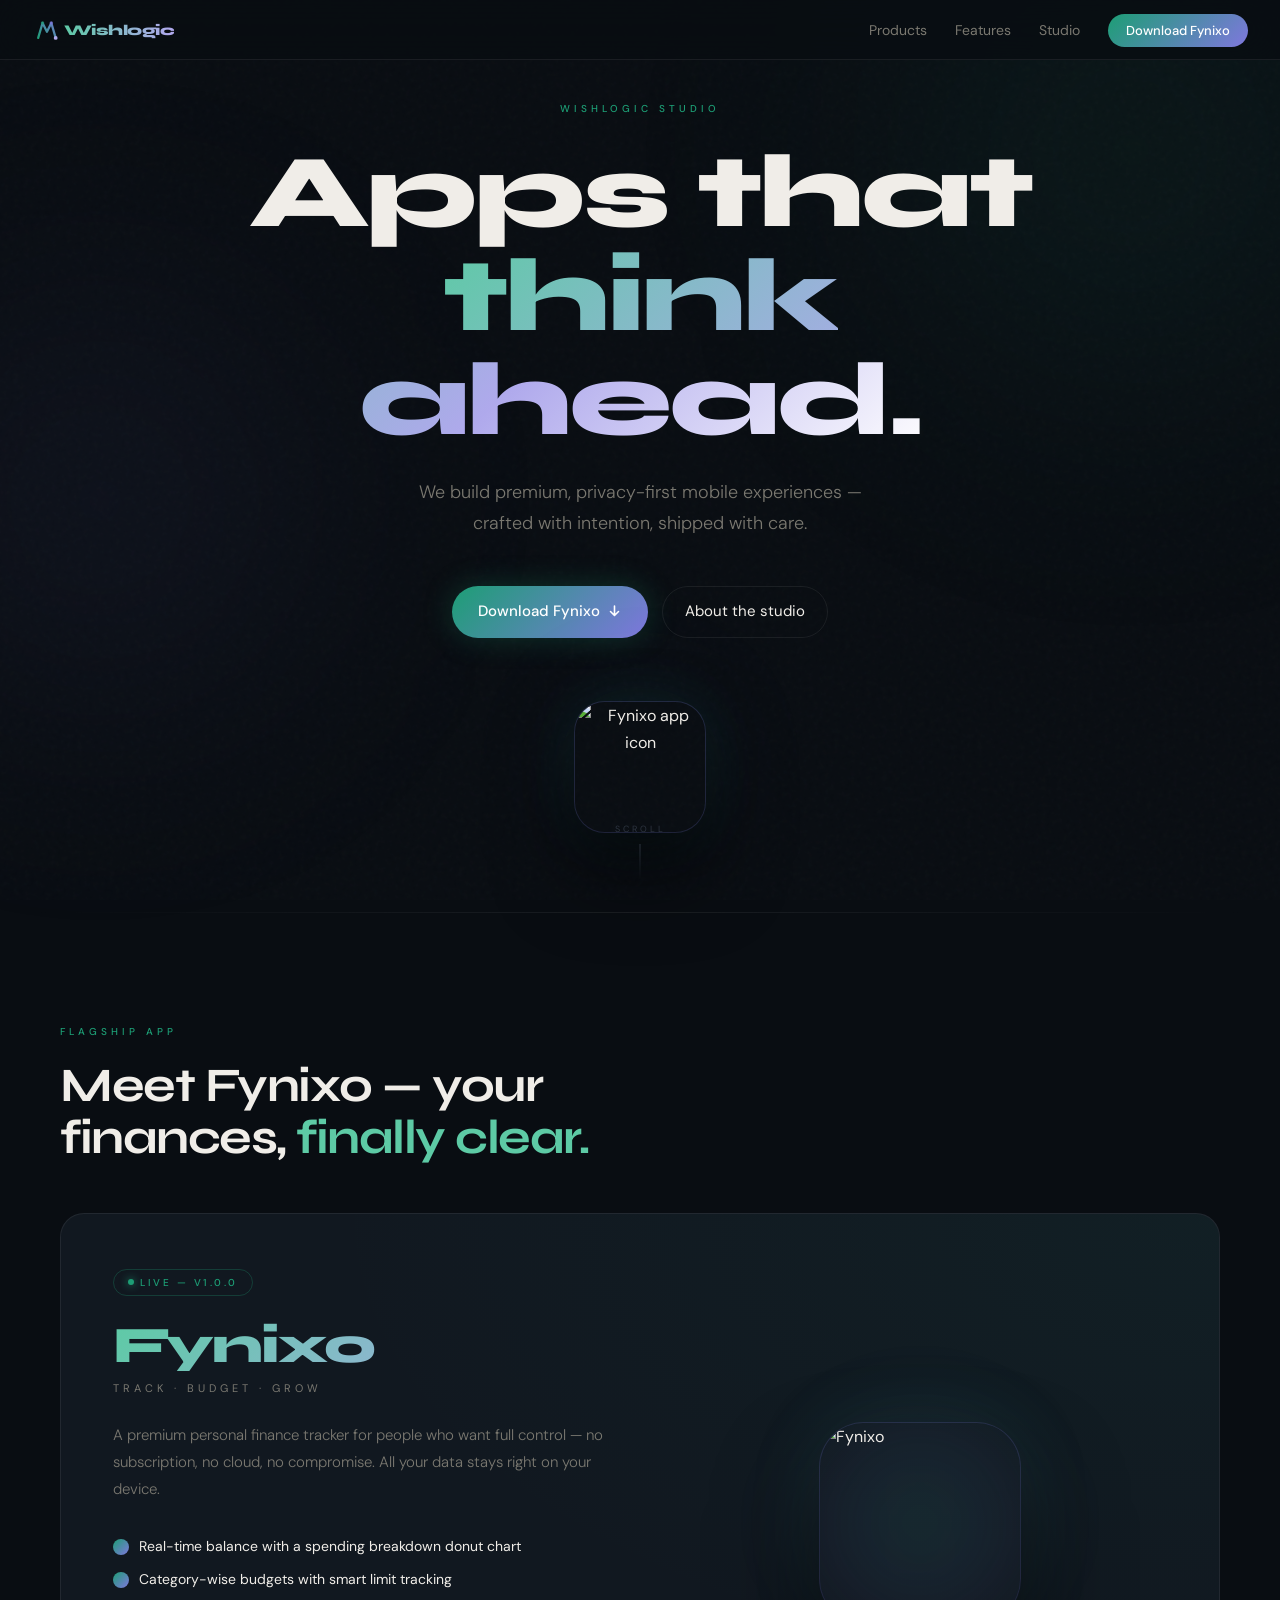
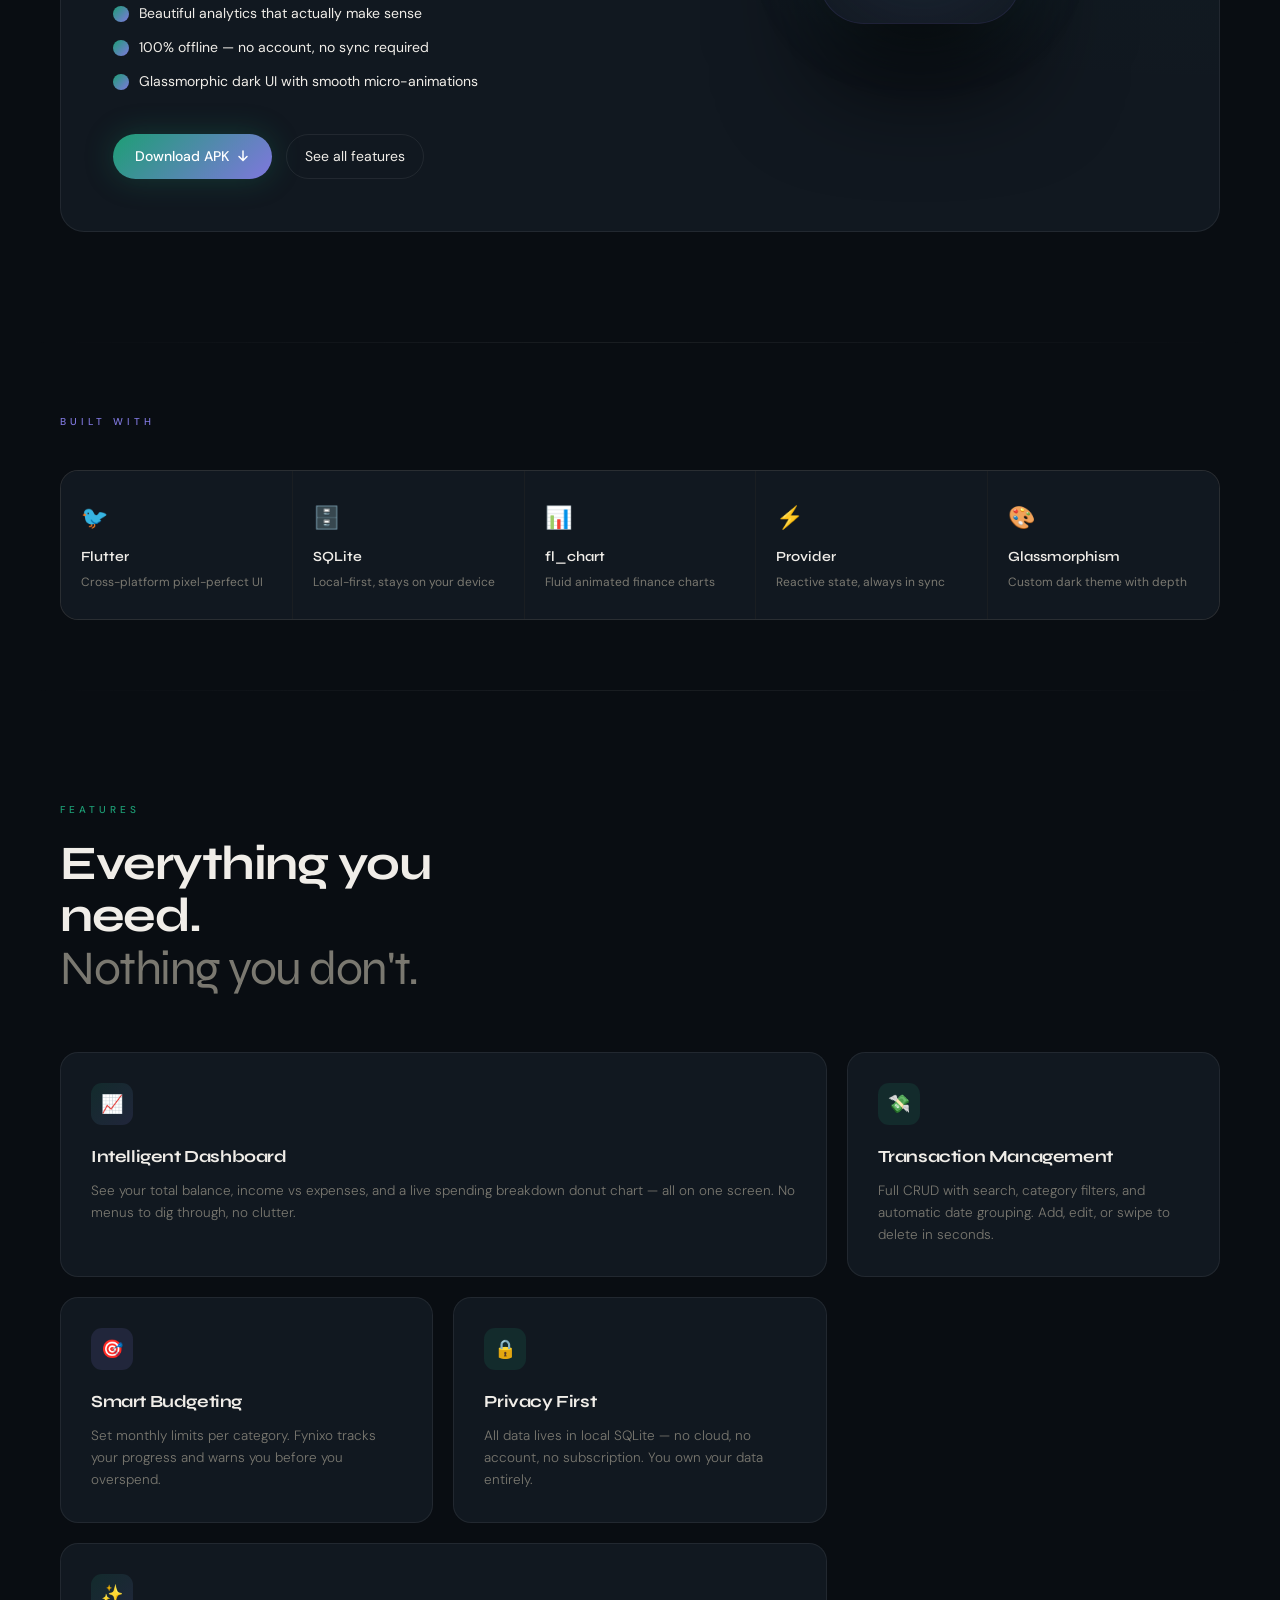
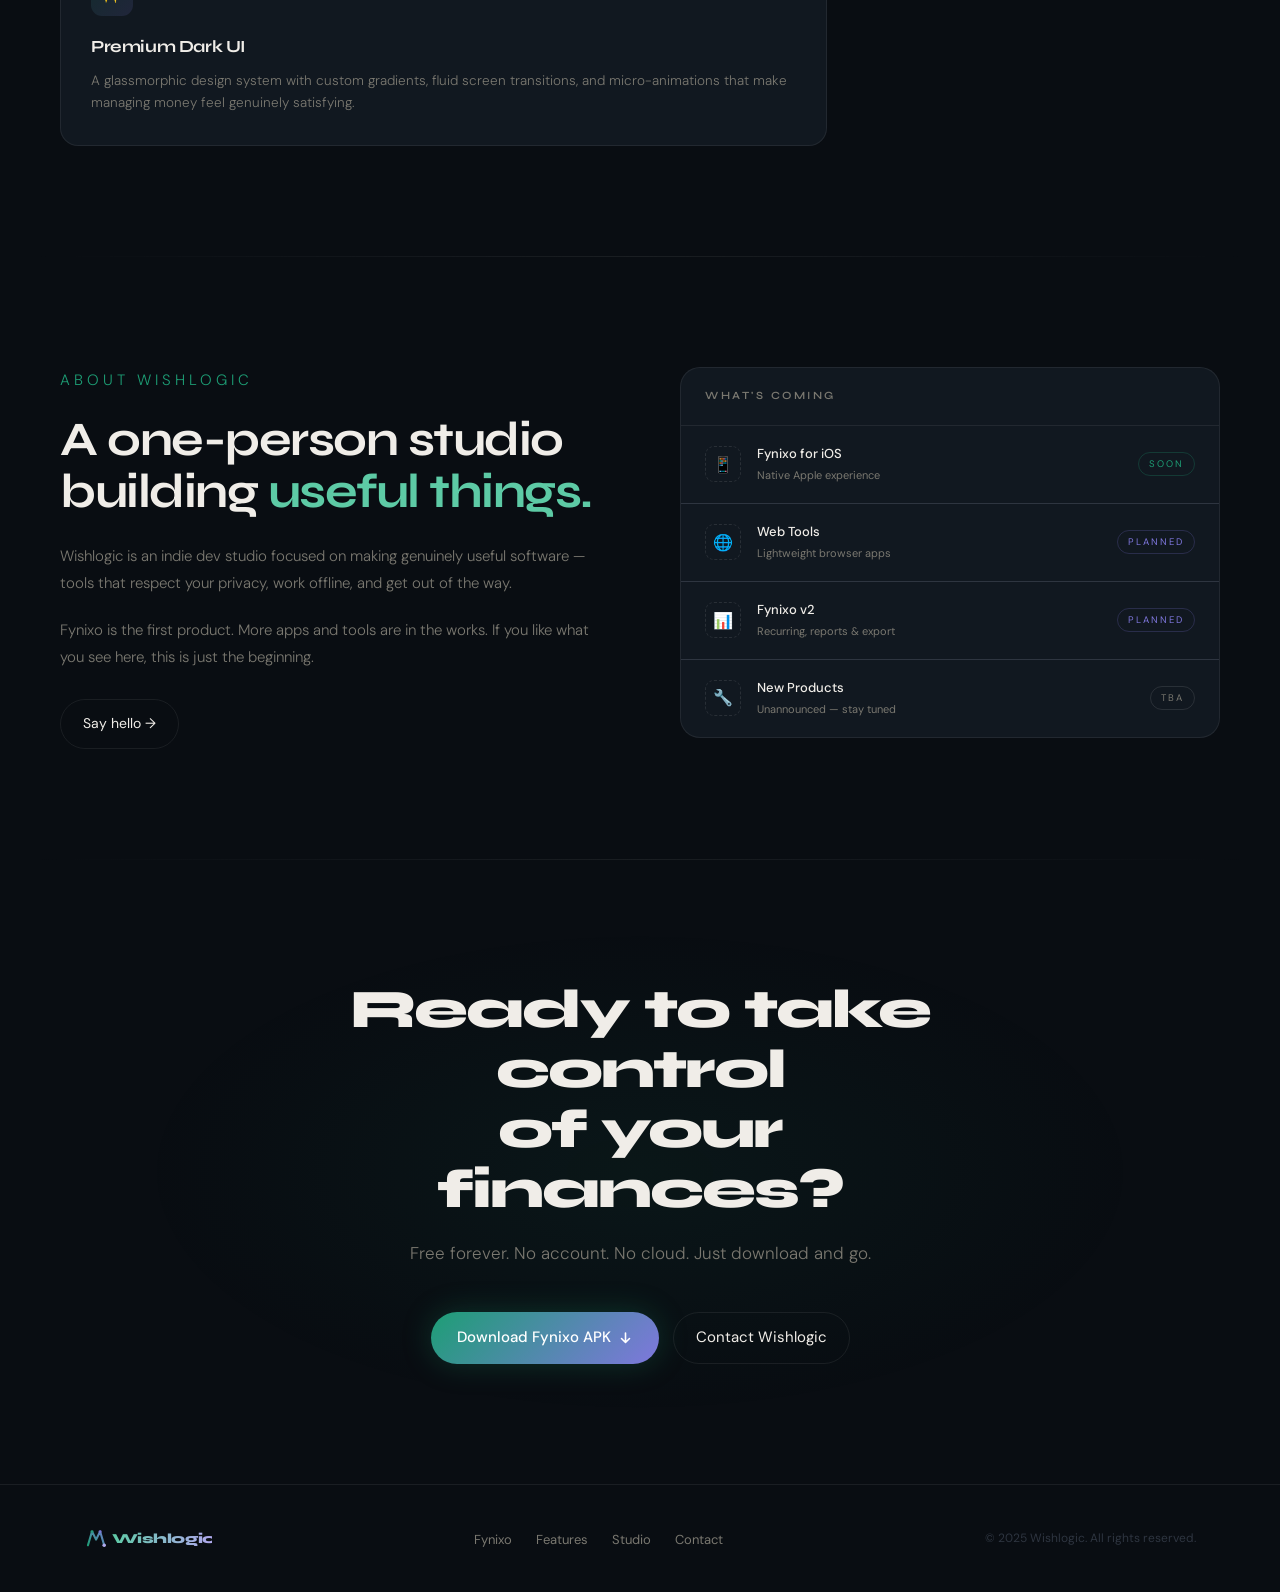
==== index.html @ 6b00cabf "Update print statement from 'Hello' to 'Goodbye'" ====
<!DOCTYPE html>
<html lang="en">
<head>
<meta charset="UTF-8"/>
<meta name="viewport" content="width=device-width, initial-scale=1.0"/>
<title>Wishlogic — Apps That Think Ahead</title>
<link rel="preconnect" href="https://fonts.googleapis.com"/>
<link rel="preconnect" href="https://fonts.gstatic.com" crossorigin/>
<link href="https://fonts.googleapis.com/css2?family=Syne:wght@400;500;600;700;800&family=DM+Sans:ital,opsz,wght@0,9..40,300;0,9..40,400;0,9..40,500;1,9..40,300&display=swap" rel="stylesheet"/>
<style>
:root{
  --teal:#1D9E75;--teal-d:#0F6E56;--teal-l:#5DCAA5;
  --purple:#7F77DD;--purple-l:#AFA9EC;--purple-d:#534AB7;
  --bg:#090d12;--bg2:#0e1419;--bg3:#111820;
  --glass:rgba(255,255,255,0.03);--gb:rgba(255,255,255,0.07);
  --text:#f0ede8;--muted:#7a7870;--faint:#2e3540;
}
*,*::before,*::after{box-sizing:border-box;margin:0;padding:0}
html{scroll-behavior:smooth}
body{background:var(--bg);color:var(--text);font-family:'DM Sans',sans-serif;font-size:16px;line-height:1.7;overflow-x:hidden}
body::after{content:'';position:fixed;inset:0;background-image:url("data:image/svg+xml,%3Csvg viewBox='0 0 200 200' xmlns='http://www.w3.org/2000/svg'%3E%3Cfilter id='n'%3E%3CfeTurbulence type='fractalNoise' baseFrequency='0.85' numOctaves='4' stitchTiles='stitch'/%3E%3C/filter%3E%3Crect width='100%25' height='100%25' filter='url(%23n)' opacity='0.035'/%3E%3C/svg%3E");pointer-events:none;z-index:0;opacity:.6}
.orb{position:fixed;border-radius:50%;filter:blur(130px);pointer-events:none;z-index:0}
.orb-t{width:700px;height:700px;background:radial-gradient(circle,rgba(29,158,117,.11) 0%,transparent 70%);top:-200px;right:-200px}
.orb-p{width:600px;height:600px;background:radial-gradient(circle,rgba(127,119,221,.09) 0%,transparent 70%);bottom:100px;left:-200px}

/* NAV */
nav{position:fixed;top:0;left:0;right:0;z-index:100;height:60px;display:flex;align-items:center;justify-content:space-between;padding:0 2rem;background:rgba(9,13,18,.85);backdrop-filter:blur(20px);-webkit-backdrop-filter:blur(20px);border-bottom:1px solid var(--gb)}
.nav-logo{text-decoration:none;display:flex;align-items:center}
.nav-links{display:flex;align-items:center;gap:1.75rem;list-style:none}
.nav-links a{color:var(--muted);text-decoration:none;font-size:14px;font-weight:400;transition:color .2s}
.nav-links a:hover{color:var(--text)}
.nav-dl{background:linear-gradient(135deg,var(--teal),var(--purple));color:#fff!important;padding:8px 18px;border-radius:999px;font-size:13px!important;font-weight:500!important;transition:opacity .2s!important;white-space:nowrap}
.nav-dl:hover{opacity:.82}
.nav-ham{display:none;flex-direction:column;gap:5px;cursor:pointer;background:none;border:none;padding:4px}
.nav-ham span{display:block;width:22px;height:1.5px;background:var(--muted);transition:all .3s;border-radius:2px}
.mob-menu{display:none;position:fixed;top:60px;left:0;right:0;background:rgba(9,13,18,.97);backdrop-filter:blur(20px);-webkit-backdrop-filter:blur(20px);padding:1.5rem 1.5rem;border-bottom:1px solid var(--gb);z-index:99;flex-direction:column}
.mob-menu.open{display:flex}
.mob-menu a{color:var(--muted);text-decoration:none;font-size:15px;padding:.75rem 0;border-bottom:1px solid var(--faint);transition:color .2s}
.mob-menu a:last-child{border-bottom:none;color:var(--teal-l);font-weight:500;margin-top:.25rem}
.mob-menu a:hover{color:var(--text)}

/* BUTTONS */
.btn-p{display:inline-flex;align-items:center;gap:7px;background:linear-gradient(135deg,var(--teal),var(--purple));color:#fff;font-family:'DM Sans',sans-serif;font-size:15px;font-weight:500;padding:13px 26px;border-radius:999px;text-decoration:none;transition:transform .2s,box-shadow .2s;box-shadow:0 0 30px rgba(29,158,117,.25)}
.btn-p:hover{transform:translateY(-2px);box-shadow:0 10px 38px rgba(29,158,117,.36)}
.btn-g{display:inline-flex;align-items:center;gap:7px;background:transparent;color:var(--text);font-family:'DM Sans',sans-serif;font-size:15px;font-weight:400;padding:12px 22px;border-radius:999px;text-decoration:none;border:1px solid var(--gb);transition:border-color .2s,background .2s}
.btn-g:hover{border-color:rgba(255,255,255,.17);background:var(--glass)}

/* HERO */
.hero{min-height:100vh;display:flex;flex-direction:column;align-items:center;justify-content:center;text-align:center;padding:100px 1.5rem 80px;position:relative;z-index:1}
.hero-eye{font-size:10px;font-weight:500;letter-spacing:4px;text-transform:uppercase;color:var(--teal);margin-bottom:1.5rem;opacity:0;animation:fadeUp .8s .2s forwards}
.hero-title{font-family:'Syne',sans-serif;font-size:clamp(2.8rem,9vw,6.5rem);font-weight:800;line-height:1.0;letter-spacing:-3px;max-width:860px;margin-bottom:1.5rem;opacity:0;animation:fadeUp .8s .35s forwards}
.grad{background:linear-gradient(135deg,var(--teal-l) 0%,var(--purple-l) 55%,#fff 100%);-webkit-background-clip:text;-webkit-text-fill-color:transparent;background-clip:text}
.hero-sub{font-size:clamp(15px,2.5vw,18px);color:var(--muted);max-width:480px;line-height:1.7;margin-bottom:3rem;font-weight:300;opacity:0;animation:fadeUp .8s .5s forwards}
.hero-btns{display:flex;gap:.875rem;align-items:center;flex-wrap:wrap;justify-content:center;opacity:0;animation:fadeUp .8s .65s forwards}
.hero-app{margin:4rem auto 0;opacity:0;animation:fadeUp .8s .8s forwards}
.hero-app img{width:130px;height:130px;border-radius:30px;box-shadow:0 0 0 1px rgba(127,119,221,.2),0 40px 80px rgba(0,0,0,.65),0 0 60px rgba(29,158,117,.14),0 0 130px rgba(127,119,221,.09);animation:float 6s ease-in-out infinite;display:block}
.scroll-cue{position:absolute;bottom:2rem;left:50%;transform:translateX(-50%);display:flex;flex-direction:column;align-items:center;gap:6px;opacity:0;animation:fadeIn 1s 1.8s forwards}
.scroll-cue span{font-size:9px;letter-spacing:3px;text-transform:uppercase;color:var(--faint)}
.scroll-cue::after{content:'';width:1px;height:36px;background:linear-gradient(to bottom,var(--faint),transparent);animation:sline 2.5s ease-in-out infinite}

/* LAYOUT */
section{position:relative;z-index:1}
.container{max-width:1160px;margin:0 auto;padding:0 1.5rem}
.sec-label{font-size:10px;font-weight:500;letter-spacing:4px;text-transform:uppercase;margin-bottom:1.25rem}
.sec-title{font-family:'Syne',sans-serif;font-size:clamp(1.9rem,4vw,3rem);font-weight:700;letter-spacing:-1.5px;line-height:1.1;margin-bottom:1.5rem}
.divider{height:1px;background:linear-gradient(90deg,transparent,var(--gb),transparent);margin:0 1.5rem;position:relative;z-index:1}

/* PRODUCT */
.product-sec{padding:110px 0}
.product-card{background:var(--bg3);border:1px solid var(--gb);border-radius:24px;padding:52px;display:grid;grid-template-columns:1fr 1fr;gap:4rem;align-items:center;position:relative;overflow:hidden;transition:border-color .3s}
.product-card:hover{border-color:rgba(29,158,117,.17)}
.product-card::before{content:'';position:absolute;inset:0;background:radial-gradient(ellipse at top right,rgba(29,158,117,.055) 0%,transparent 55%);pointer-events:none}
.prod-badge{display:inline-flex;align-items:center;gap:6px;font-size:10px;font-weight:500;letter-spacing:2.5px;text-transform:uppercase;color:var(--teal);border:1px solid rgba(29,158,117,.28);border-radius:999px;padding:4px 14px;margin-bottom:1.5rem}
.prod-badge::before{content:'';width:6px;height:6px;border-radius:50%;background:var(--teal);box-shadow:0 0 8px var(--teal);animation:pulse 2s ease-in-out infinite}
.prod-name{font-family:'Syne',sans-serif;font-size:3.2rem;font-weight:800;letter-spacing:-2px;background:linear-gradient(135deg,var(--teal-l),var(--purple-l));-webkit-background-clip:text;-webkit-text-fill-color:transparent;background-clip:text;margin-bottom:.5rem;line-height:1}
.prod-tagline{font-size:11px;letter-spacing:4px;text-transform:uppercase;color:var(--muted);margin-bottom:1.5rem}
.prod-desc{color:var(--muted);font-size:15px;line-height:1.8;font-weight:300;margin-bottom:2rem}
.feat-list{list-style:none;display:flex;flex-direction:column;gap:10px;margin-bottom:2.5rem}
.feat-list li{display:flex;align-items:flex-start;gap:10px;font-size:14px;color:var(--muted)}
.feat-list li .dot{width:16px;height:16px;border-radius:50%;background:linear-gradient(135deg,var(--teal),var(--purple));flex-shrink:0;margin-top:4px}
.feat-list li span{color:var(--text)}
.prod-btns{display:flex;gap:.875rem;flex-wrap:wrap}
.prod-vis{display:flex;justify-content:center;align-items:center;position:relative}
.prod-vis .glow{position:absolute;width:280px;height:280px;border-radius:50%;background:radial-gradient(circle,rgba(29,158,117,.15) 0%,rgba(127,119,221,.08) 40%,transparent 70%);filter:blur(35px);z-index:0}
.prod-vis img{width:200px;height:200px;border-radius:44px;box-shadow:0 0 0 1px rgba(127,119,221,.18),0 60px 100px rgba(0,0,0,.7),0 0 80px rgba(29,158,117,.11);animation:float 7s ease-in-out infinite;position:relative;z-index:1;display:block}

/* TECH */
.tech-sec{padding:70px 0}
.tech-grid{display:grid;grid-template-columns:repeat(5,1fr);gap:1px;background:var(--gb);border:1px solid var(--gb);border-radius:18px;overflow:hidden;margin-top:2.5rem}
.tech-item{background:var(--bg3);padding:1.75rem 1.25rem;transition:background .2s}
.tech-item:hover{background:rgba(255,255,255,.025)}
.tech-ico{font-size:22px;margin-bottom:8px}
.tech-name{font-family:'Syne',sans-serif;font-size:14px;font-weight:600;color:var(--text);margin-bottom:4px}
.tech-desc{font-size:12px;color:var(--muted);line-height:1.5}

/* FEATURES */
.features-sec{padding:110px 0}
.feat-hdr{max-width:520px;margin-bottom:3.5rem}
.feat-grid{display:grid;grid-template-columns:repeat(3,1fr);gap:1.25rem}
.feat-card{background:var(--bg3);border:1px solid var(--gb);border-radius:18px;padding:1.875rem;transition:transform .3s,border-color .3s,box-shadow .3s}
.feat-card:hover{transform:translateY(-4px);border-color:rgba(127,119,221,.17);box-shadow:0 20px 40px rgba(0,0,0,.28)}
.feat-card.wide{grid-column:span 2}
.fc-icon{width:42px;height:42px;border-radius:11px;display:flex;align-items:center;justify-content:center;margin-bottom:1.1rem;font-size:18px}
.fc-icon.t{background:rgba(29,158,117,.14)}
.fc-icon.p{background:rgba(127,119,221,.14)}
.fc-icon.m{background:linear-gradient(135deg,rgba(29,158,117,.14),rgba(127,119,221,.14))}
.fc-title{font-family:'Syne',sans-serif;font-size:17px;font-weight:700;letter-spacing:-.4px;margin-bottom:.5rem}
.fc-desc{font-size:13.5px;color:var(--muted);line-height:1.65;font-weight:300}

/* STUDIO */
.studio-sec{padding:110px 0}
.studio-inner{display:grid;grid-template-columns:1fr 1fr;gap:5rem;align-items:start}
.studio-text p{color:var(--muted);font-weight:300;line-height:1.8;margin-bottom:1.25rem;font-size:15px}
.roadmap{background:var(--bg3);border:1px solid var(--gb);border-radius:20px;overflow:hidden}
.roadmap-hdr{padding:1.2rem 1.5rem;border-bottom:1px solid var(--gb);font-family:'Syne',sans-serif;font-size:11px;font-weight:600;letter-spacing:2.5px;text-transform:uppercase;color:var(--muted)}
.road-item{display:flex;align-items:center;gap:1rem;padding:1.1rem 1.5rem;border-bottom:1px solid var(--faint)}
.road-item:last-child{border-bottom:none}
.road-ico{width:36px;height:36px;border-radius:9px;border:1px dashed rgba(255,255,255,.1);display:flex;align-items:center;justify-content:center;font-size:16px;flex-shrink:0}
.road-label{font-size:13px;font-weight:500;color:var(--text)}
.road-sub{font-size:11px;color:var(--muted);margin-top:1px}
.road-tag{margin-left:auto;font-size:9.5px;letter-spacing:2px;text-transform:uppercase;border-radius:999px;padding:3px 10px;white-space:nowrap;flex-shrink:0}
.road-tag.soon{color:var(--teal);border:1px solid rgba(29,158,117,.25)}
.road-tag.plan{color:var(--purple);border:1px solid rgba(127,119,221,.22)}
.road-tag.tba{color:var(--muted);border:1px solid rgba(255,255,255,.1)}

/* CTA */
.cta-sec{padding:120px 1.5rem;text-align:center;position:relative;overflow:hidden}
.cta-sec::before{content:'';position:absolute;inset:0;background:radial-gradient(ellipse at center,rgba(29,158,117,.065) 0%,transparent 55%);pointer-events:none}
.cta-inner{position:relative;z-index:1;max-width:640px;margin:0 auto}
.cta-title{font-family:'Syne',sans-serif;font-size:clamp(2rem,5vw,3.4rem);font-weight:800;letter-spacing:-2px;line-height:1.1;margin-bottom:1.25rem}
.cta-sub{font-size:17px;color:var(--muted);font-weight:300;margin-bottom:2.75rem}
.cta-btns{display:flex;gap:.875rem;justify-content:center;flex-wrap:wrap}

/* FOOTER */
footer{border-top:1px solid var(--gb)}
.footer-inner{max-width:1160px;margin:0 auto;padding:2.5rem 1.5rem;display:flex;align-items:center;justify-content:space-between;flex-wrap:wrap;gap:1rem}
.footer-links{display:flex;gap:1.5rem;list-style:none;flex-wrap:wrap}
.footer-links a{font-size:13px;color:var(--muted);text-decoration:none;transition:color .2s}
.footer-links a:hover{color:var(--text)}
.footer-copy{font-size:12px;color:var(--faint)}

/* REVEAL */
.reveal{opacity:0;transform:translateY(28px);transition:opacity .7s ease,transform .7s ease}
.reveal.visible{opacity:1;transform:none}

/* KEYFRAMES */
@keyframes fadeUp{from{opacity:0;transform:translateY(22px)}to{opacity:1;transform:translateY(0)}}
@keyframes fadeIn{from{opacity:0}to{opacity:1}}
@keyframes float{0%,100%{transform:translateY(0)}50%{transform:translateY(-11px)}}
@keyframes pulse{0%,100%{opacity:1}50%{opacity:.35}}
@keyframes sline{0%{opacity:0;transform:scaleY(0);transform-origin:top}50%{opacity:1;transform:scaleY(1);transform-origin:top}100%{opacity:0;transform:scaleY(1);transform-origin:bottom}}

/* RESPONSIVE */
@media(max-width:960px){
  .product-card{grid-template-columns:1fr;gap:2.5rem;padding:2.5rem}
  .prod-vis{order:-1}
  .feat-grid{grid-template-columns:1fr 1fr}
  .feat-card.wide{grid-column:span 2}
  .studio-inner{grid-template-columns:1fr;gap:2.5rem}
  .tech-grid{grid-template-columns:repeat(3,1fr)}
}
@media(max-width:680px){
  nav{padding:0 1rem}
  .nav-links{display:none}
  .nav-ham{display:flex}
  .hero-title{letter-spacing:-1.5px}
  .feat-grid{grid-template-columns:1fr}
  .feat-card.wide{grid-column:span 1}
  .tech-grid{grid-template-columns:repeat(2,1fr)}
  .product-card{padding:1.75rem}
  .prod-name{font-size:2.4rem}
  .hero-app img{width:108px;height:108px}
  .footer-inner{flex-direction:column;align-items:flex-start}
  .product-sec,.features-sec,.studio-sec,.tech-sec{padding-top:80px;padding-bottom:80px}
}
@media(max-width:420px){
  .hero-btns{flex-direction:column;align-items:stretch;width:100%;max-width:300px}
  .btn-p,.btn-g{justify-content:center}
  .prod-btns{flex-direction:column}
  .cta-btns{flex-direction:column;align-items:center}
}
</style>
</head>
<body>
<div class="orb orb-t"></div>
<div class="orb orb-p"></div>

<!-- NAV -->
<nav>
  <a href="#" class="nav-logo" aria-label="Wishlogic home">
    <svg width="152" height="30" viewBox="0 0 152 32" fill="none" xmlns="http://www.w3.org/2000/svg" style="height:28px;width:auto">
      <defs>
        <linearGradient id="wm" x1="0" y1="24" x2="24" y2="2" gradientUnits="userSpaceOnUse">
          <stop stop-color="#1D9E75"/>
          <stop offset="1" stop-color="#7F77DD"/>
        </linearGradient>
        <linearGradient id="wt" x1="30" y1="0" x2="152" y2="0" gradientUnits="userSpaceOnUse">
          <stop stop-color="#5DCAA5"/>
          <stop offset="1" stop-color="#AFA9EC"/>
        </linearGradient>
      </defs>
      <!-- W mark: two connected V shapes with rising dots -->
      <path d="M2 25 L7 8 L12 18 L17 8 L22 25" fill="none" stroke="url(#wm)" stroke-width="2.6" stroke-linecap="round" stroke-linejoin="round"/>
      <!-- Rising accent dots -->
      <circle cx="7" cy="8" r="2" fill="#1D9E75" opacity=".7"/>
      <circle cx="17" cy="8" r="2" fill="#7F77DD" opacity=".7"/>
      <circle cx="22" cy="25" r="2.2" fill="#AFA9EC"/>
      <!-- Wordmark -->
      <text x="31" y="22" font-family="'Syne',system-ui,sans-serif" font-size="17" font-weight="800" letter-spacing="-0.5" fill="url(#wt)">Wishlogic</text>
    </svg>
  </a>
  <ul class="nav-links">
    <li><a href="#product">Products</a></li>
    <li><a href="#features">Features</a></li>
    <li><a href="#studio">Studio</a></li>
    <li><a href="https://github.com/vishnurajkr/wishlogic/releases/download/v1.0.0/app-release.apk" class="nav-dl">Download Fynixo</a></li>
  </ul>
  <button class="nav-ham" id="ham" aria-label="Open menu" aria-expanded="false">
    <span></span><span></span><span></span>
  </button>
</nav>
<div class="mob-menu" id="mobMenu" role="navigation">
  <a href="#product" onclick="closeMob()">Products</a>
  <a href="#features" onclick="closeMob()">Features</a>
  <a href="#studio" onclick="closeMob()">Studio</a>
  <a href="https://github.com/vishnurajkr/wishlogic/releases/download/v1.0.0/app-release.apk">&#8595; Download Fynixo (.apk)</a>
</div>

<!-- HERO -->
<section class="hero" id="home">
  <p class="hero-eye">Wishlogic Studio</p>
  <h1 class="hero-title">Apps that<br/><span class="grad">think ahead.</span></h1>
  <p class="hero-sub">We build premium, privacy-first mobile experiences — crafted with intention, shipped with care.</p>
  <div class="hero-btns">
    <a href="https://github.com/vishnurajkr/wishlogic/releases/download/v1.0.0/app-release.apk" class="btn-p">
      Download Fynixo
      <svg width="15" height="15" viewBox="0 0 15 15" fill="none"><path d="M7.5 2v9M3.5 7.5l4 4 4-4" stroke="#fff" stroke-width="1.6" stroke-linecap="round" stroke-linejoin="round"/></svg>
    </a>
    <a href="#studio" class="btn-g">About the studio</a>
  </div>
  <div class="hero-app">
    <img src="fynixo_app_icon_1776662807743.png" alt="Fynixo app icon" width="130" height="130" loading="eager"/>
  </div>
  <div class="scroll-cue" aria-hidden="true"><span>scroll</span></div>
</section>

<div class="divider"></div>

<!-- PRODUCT -->
<section id="product">
  <div class="container product-sec">
    <p class="sec-label reveal" style="color:var(--teal)">Flagship App</p>
    <h2 class="sec-title reveal" style="max-width:560px;margin-bottom:3rem">Meet Fynixo — your finances, <span style="color:var(--teal-l)">finally clear.</span></h2>
    <div class="product-card reveal" id="fynixo">
      <div>
        <div class="prod-badge">Live — v1.0.0</div>
        <h3 class="prod-name">Fynixo</h3>
        <p class="prod-tagline">Track · Budget · Grow</p>
        <p class="prod-desc">A premium personal finance tracker for people who want full control — no subscription, no cloud, no compromise. All your data stays right on your device.</p>
        <ul class="feat-list">
          <li><div class="dot"></div><span>Real-time balance with a spending breakdown donut chart</span></li>
          <li><div class="dot"></div><span>Category-wise budgets with smart limit tracking</span></li>
          <li><div class="dot"></div><span>Beautiful analytics that actually make sense</span></li>
          <li><div class="dot"></div><span>100% offline — no account, no sync required</span></li>
          <li><div class="dot"></div><span>Glassmorphic dark UI with smooth micro-animations</span></li>
        </ul>
        <div class="prod-btns">
          <a href="https://github.com/vishnurajkr/wishlogic/releases/download/v1.0.0/app-release.apk" class="btn-p" style="font-size:14px;padding:11px 22px">
            Download APK
            <svg width="14" height="14" viewBox="0 0 14 14" fill="none"><path d="M7 1v9M3 6.5l4 4 4-4" stroke="#fff" stroke-width="1.5" stroke-linecap="round" stroke-linejoin="round"/></svg>
          </a>
          <a href="#features" class="btn-g" style="font-size:14px;padding:10px 18px">See all features</a>
        </div>
      </div>
      <div class="prod-vis">
        <div class="glow"></div>
        <img src="fynixo_app_icon_1776662807743.png" alt="Fynixo" width="200" height="200" loading="lazy"/>
      </div>
    </div>
  </div>
</section>

<div class="divider"></div>

<!-- TECH -->
<section>
  <div class="container tech-sec">
    <p class="sec-label reveal" style="color:var(--purple)">Built with</p>
    <div class="tech-grid reveal">
      <div class="tech-item">
        <div class="tech-ico">🐦</div>
        <div class="tech-name">Flutter</div>
        <div class="tech-desc">Cross-platform pixel-perfect UI</div>
      </div>
      <div class="tech-item">
        <div class="tech-ico">🗄️</div>
        <div class="tech-name">SQLite</div>
        <div class="tech-desc">Local-first, stays on your device</div>
      </div>
      <div class="tech-item">
        <div class="tech-ico">📊</div>
        <div class="tech-name">fl_chart</div>
        <div class="tech-desc">Fluid animated finance charts</div>
      </div>
      <div class="tech-item">
        <div class="tech-ico">⚡</div>
        <div class="tech-name">Provider</div>
        <div class="tech-desc">Reactive state, always in sync</div>
      </div>
      <div class="tech-item">
        <div class="tech-ico">🎨</div>
        <div class="tech-name">Glassmorphism</div>
        <div class="tech-desc">Custom dark theme with depth</div>
      </div>
    </div>
  </div>
</section>

<div class="divider"></div>

<!-- FEATURES -->
<section id="features">
  <div class="container features-sec">
    <div class="feat-hdr reveal">
      <p class="sec-label" style="color:var(--teal)">Features</p>
      <h2 class="sec-title">Everything you need.<br/><span style="color:var(--muted);font-weight:400">Nothing you don't.</span></h2>
    </div>
    <div class="feat-grid">
      <div class="feat-card wide reveal">
        <div class="fc-icon m">📈</div>
        <div class="fc-title">Intelligent Dashboard</div>
        <p class="fc-desc">See your total balance, income vs expenses, and a live spending breakdown donut chart — all on one screen. No menus to dig through, no clutter.</p>
      </div>
      <div class="feat-card reveal">
        <div class="fc-icon t">💸</div>
        <div class="fc-title">Transaction Management</div>
        <p class="fc-desc">Full CRUD with search, category filters, and automatic date grouping. Add, edit, or swipe to delete in seconds.</p>
      </div>
      <div class="feat-card reveal">
        <div class="fc-icon p">🎯</div>
        <div class="fc-title">Smart Budgeting</div>
        <p class="fc-desc">Set monthly limits per category. Fynixo tracks your progress and warns you before you overspend.</p>
      </div>
      <div class="feat-card reveal">
        <div class="fc-icon t">🔒</div>
        <div class="fc-title">Privacy First</div>
        <p class="fc-desc">All data lives in local SQLite — no cloud, no account, no subscription. You own your data entirely.</p>
      </div>
      <div class="feat-card wide reveal">
        <div class="fc-icon m">✨</div>
        <div class="fc-title">Premium Dark UI</div>
        <p class="fc-desc">A glassmorphic design system with custom gradients, fluid screen transitions, and micro-animations that make managing money feel genuinely satisfying.</p>
      </div>
    </div>
  </div>
</section>

<div class="divider"></div>

<!-- STUDIO -->
<section id="studio">
  <div class="container studio-sec">
    <div class="studio-inner">
      <div class="studio-text reveal">
        <p class="sec-label" style="color:var(--teal)">About Wishlogic</p>
        <h2 class="sec-title">A one-person studio building <span style="color:var(--teal-l)">useful things.</span></h2>
        <p>Wishlogic is an indie dev studio focused on making genuinely useful software — tools that respect your privacy, work offline, and get out of the way.</p>
        <p>Fynixo is the first product. More apps and tools are in the works. If you like what you see here, this is just the beginning.</p>
        <a href="mailto:hello@wishlogic.is-a.dev" class="btn-g" style="display:inline-flex;margin-top:.5rem;font-size:14px">Say hello &#8594;</a>
      </div>
      <div class="roadmap reveal">
        <div class="roadmap-hdr">What&#39;s coming</div>
        <div class="road-item">
          <div class="road-ico">📱</div>
          <div>
            <div class="road-label">Fynixo for iOS</div>
            <div class="road-sub">Native Apple experience</div>
          </div>
          <div class="road-tag soon">Soon</div>
        </div>
        <div class="road-item">
          <div class="road-ico">🌐</div>
          <div>
            <div class="road-label">Web Tools</div>
            <div class="road-sub">Lightweight browser apps</div>
          </div>
          <div class="road-tag plan">Planned</div>
        </div>
        <div class="road-item">
          <div class="road-ico">📊</div>
          <div>
            <div class="road-label">Fynixo v2</div>
            <div class="road-sub">Recurring, reports &amp; export</div>
          </div>
          <div class="road-tag plan">Planned</div>
        </div>
        <div class="road-item">
          <div class="road-ico">🔧</div>
          <div>
            <div class="road-label">New Products</div>
            <div class="road-sub">Unannounced — stay tuned</div>
          </div>
          <div class="road-tag tba">TBA</div>
        </div>
      </div>
    </div>
  </div>
</section>

<div class="divider"></div>

<!-- CTA -->
<section class="cta-sec">
  <div class="cta-inner reveal">
    <h2 class="cta-title">Ready to take control<br/>of your finances?</h2>
    <p class="cta-sub">Free forever. No account. No cloud. Just download and go.</p>
    <div class="cta-btns">
      <a href="https://github.com/vishnurajkr/wishlogic/releases/download/v1.0.0/app-release.apk" class="btn-p">
        Download Fynixo APK
        <svg width="15" height="15" viewBox="0 0 15 15" fill="none"><path d="M7.5 2v9M3.5 7.5l4 4 4-4" stroke="#fff" stroke-width="1.6" stroke-linecap="round" stroke-linejoin="round"/></svg>
      </a>
      <a href="mailto:hello@wishlogic.is-a.dev" class="btn-g">Contact Wishlogic</a>
    </div>
  </div>
</section>

<!-- FOOTER -->
<footer>
  <div class="footer-inner">
    <svg width="138" height="28" viewBox="0 0 152 32" fill="none" xmlns="http://www.w3.org/2000/svg" style="height:26px;width:auto">
      <defs>
        <linearGradient id="fm" x1="0" y1="24" x2="24" y2="2" gradientUnits="userSpaceOnUse">
          <stop stop-color="#1D9E75"/><stop offset="1" stop-color="#7F77DD"/>
        </linearGradient>
        <linearGradient id="ft" x1="30" y1="0" x2="152" y2="0" gradientUnits="userSpaceOnUse">
          <stop stop-color="#5DCAA5"/><stop offset="1" stop-color="#AFA9EC"/>
        </linearGradient>
      </defs>
      <path d="M2 25 L7 8 L12 18 L17 8 L22 25" fill="none" stroke="url(#fm)" stroke-width="2.6" stroke-linecap="round" stroke-linejoin="round"/>
      <circle cx="7" cy="8" r="2" fill="#1D9E75" opacity=".7"/>
      <circle cx="17" cy="8" r="2" fill="#7F77DD" opacity=".7"/>
      <circle cx="22" cy="25" r="2.2" fill="#AFA9EC"/>
      <text x="31" y="22" font-family="'Syne',system-ui,sans-serif" font-size="17" font-weight="800" letter-spacing="-0.5" fill="url(#ft)">Wishlogic</text>
    </svg>
    <ul class="footer-links">
      <li><a href="#product">Fynixo</a></li>
      <li><a href="#features">Features</a></li>
      <li><a href="#studio">Studio</a></li>
      <li><a href="mailto:hello@wishlogic.is-a.dev">Contact</a></li>
    </ul>
    <p class="footer-copy">&#169; 2025 Wishlogic. All rights reserved.</p>
  </div>
</footer>

<script>
const ham=document.getElementById('ham'),mob=document.getElementById('mobMenu');
function closeMob(){mob.classList.remove('open');ham.setAttribute('aria-expanded','false')}
ham.addEventListener('click',()=>{const o=mob.classList.toggle('open');ham.setAttribute('aria-expanded',String(o))});

const io=new IntersectionObserver((es)=>{
  let d=0;
  es.forEach(e=>{
    if(e.isIntersecting){
      setTimeout(()=>e.target.classList.add('visible'),d);
      d+=90;io.unobserve(e.target)
    }
  });
},{threshold:.08});
document.querySelectorAll('.reveal').forEach(el=>io.observe(el));
</script>
</body>
</html>
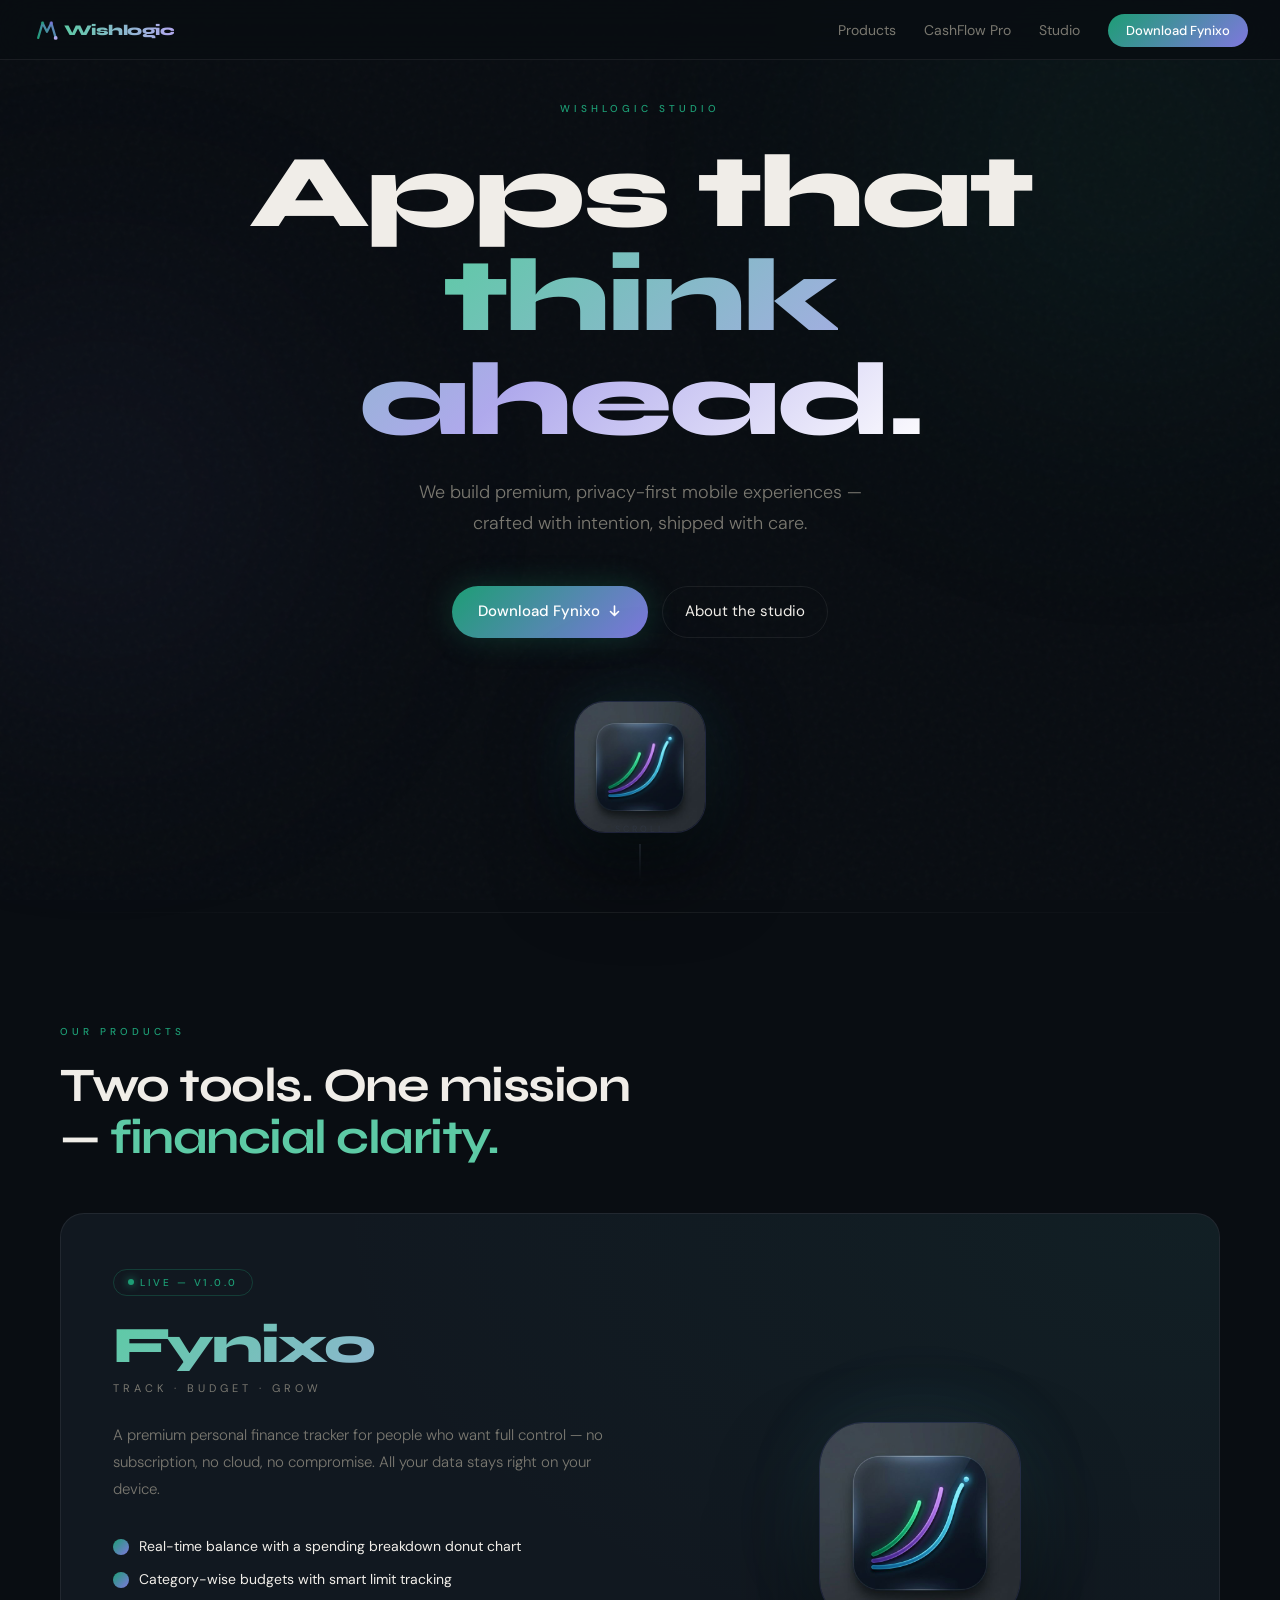
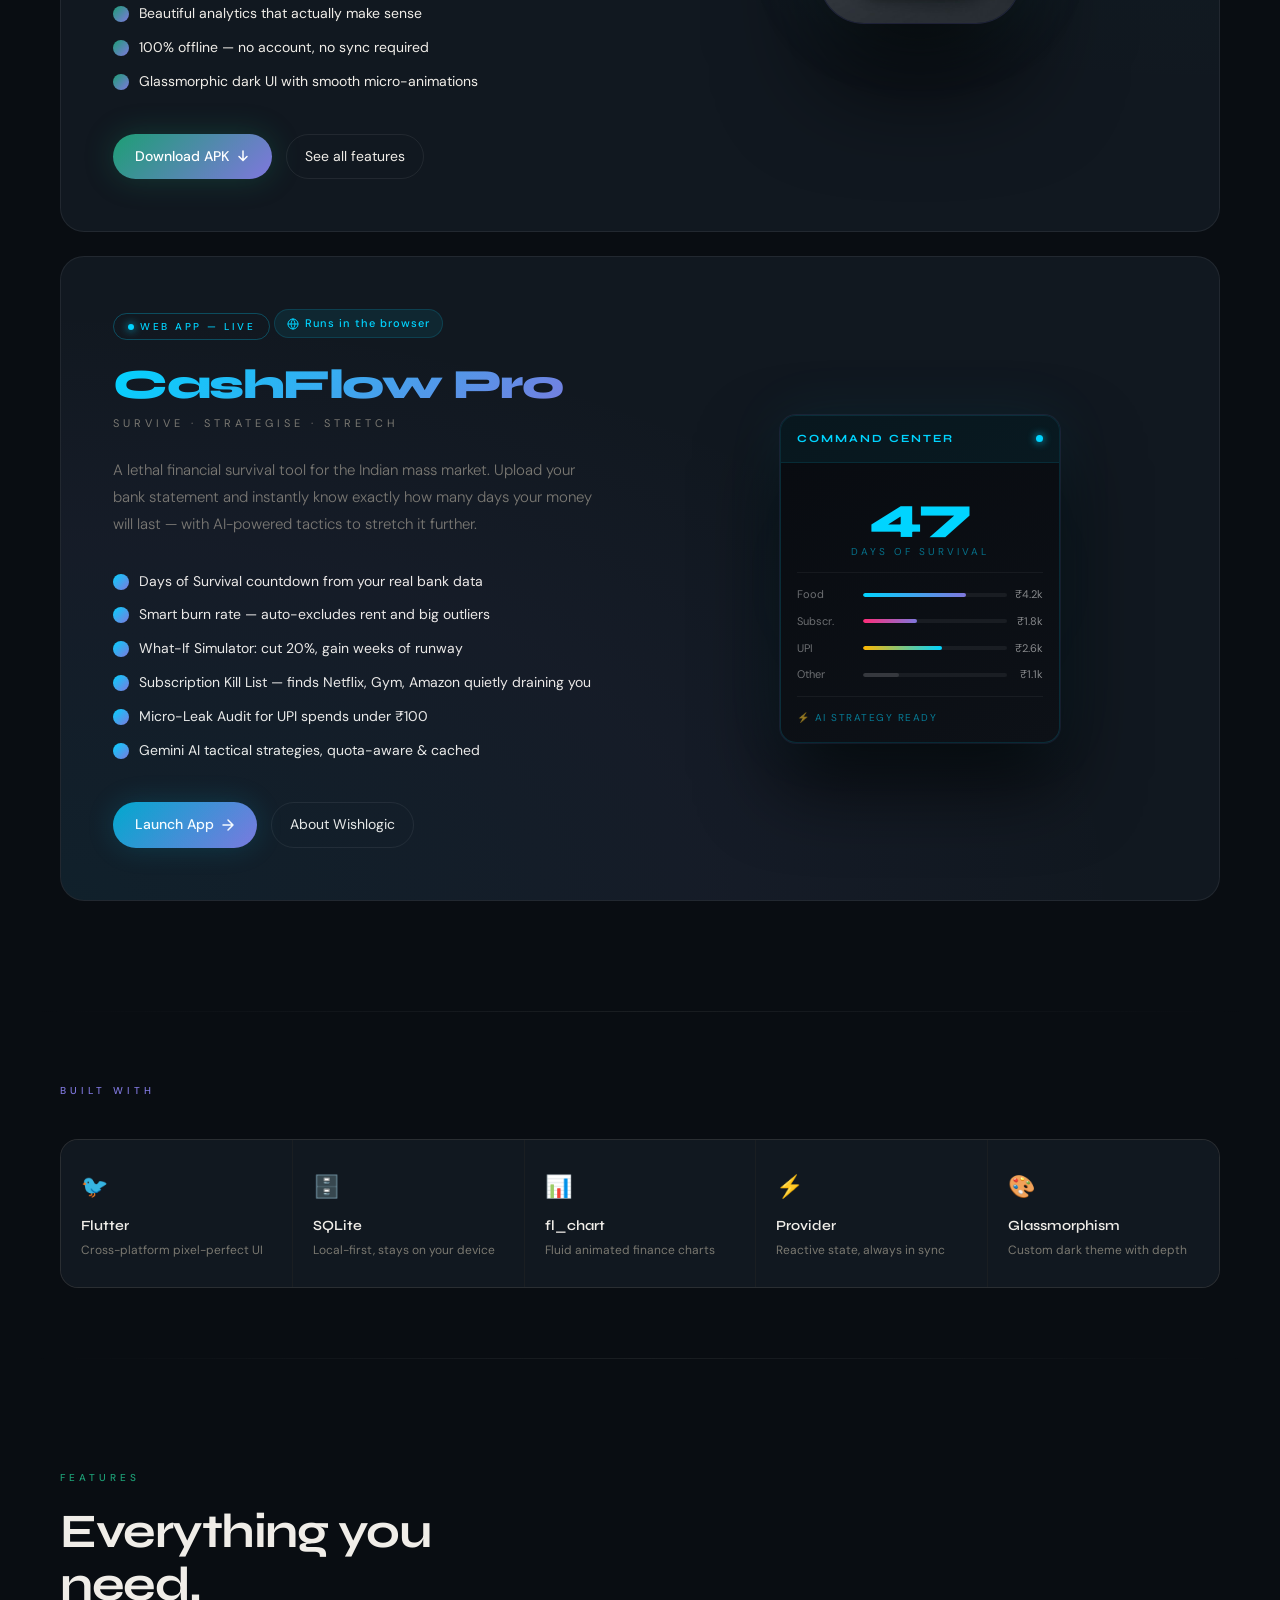
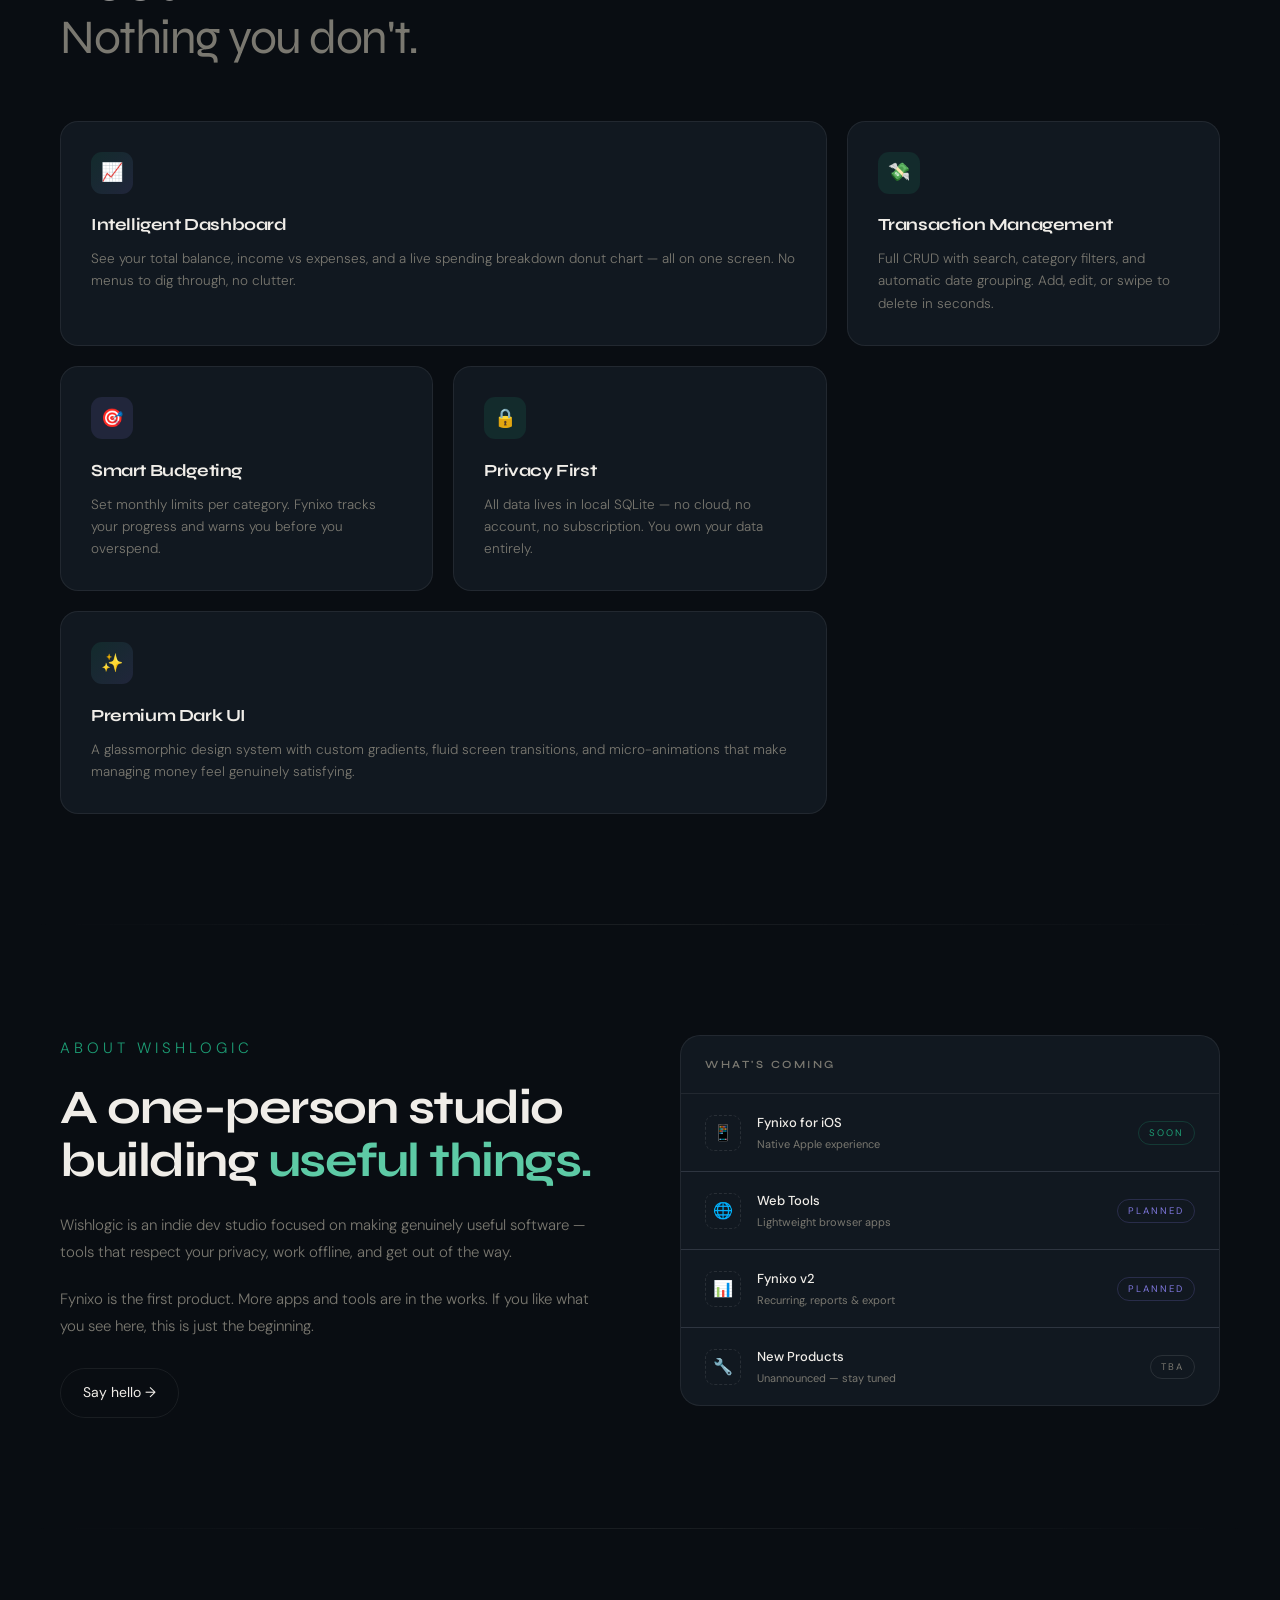
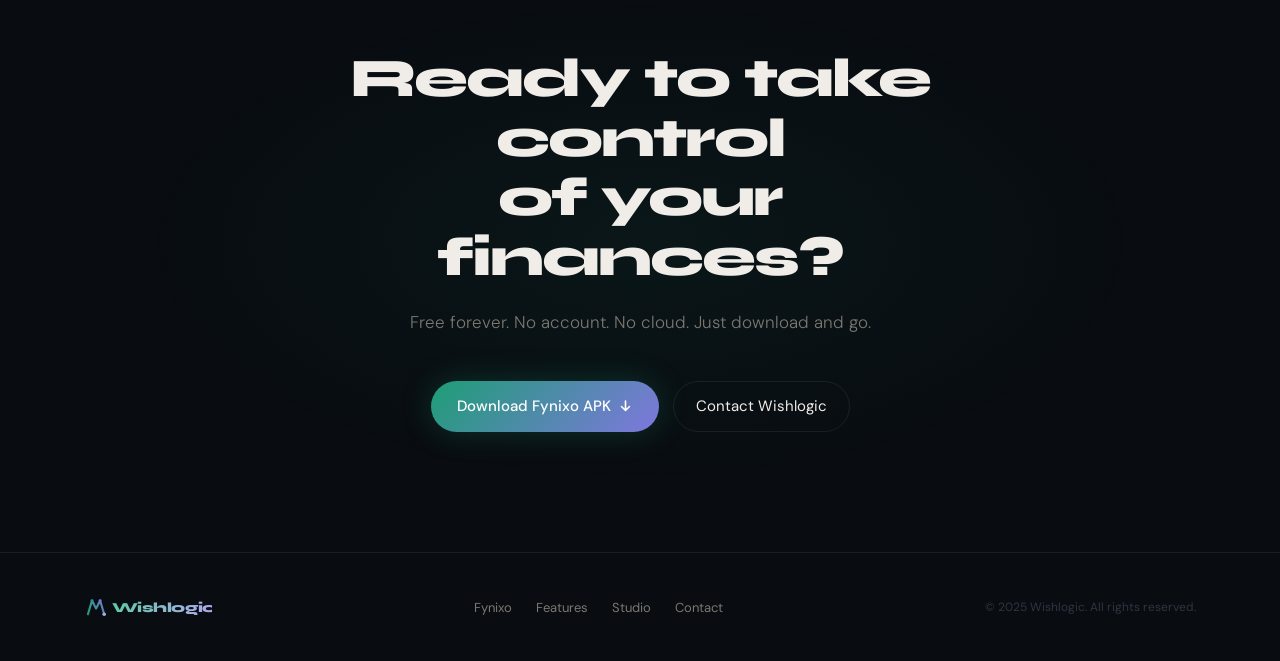
==== commit a31a44ba: "Add CashFlow Pro card to index.html" ====
--- a/index.html
+++ b/index.html
@@ -84,7 +84,37 @@
 .prod-vis .glow{position:absolute;width:280px;height:280px;border-radius:50%;background:radial-gradient(circle,rgba(29,158,117,.15) 0%,rgba(127,119,221,.08) 40%,transparent 70%);filter:blur(35px);z-index:0}
 .prod-vis img{width:200px;height:200px;border-radius:44px;box-shadow:0 0 0 1px rgba(127,119,221,.18),0 60px 100px rgba(0,0,0,.7),0 0 80px rgba(29,158,117,.11);animation:float 7s ease-in-out infinite;position:relative;z-index:1;display:block}
 
-/* TECH */
+/* CASHFLOW PRO CARD */
+.cashflow-card{background:var(--bg3);border:1px solid var(--gb);border-radius:24px;padding:52px;display:grid;grid-template-columns:1fr 1fr;gap:4rem;align-items:center;position:relative;overflow:hidden;transition:border-color .3s;margin-top:1.5rem}
+.cashflow-card:hover{border-color:rgba(0,212,255,.18)}
+.cashflow-card::before{content:'';position:absolute;inset:0;background:radial-gradient(ellipse at bottom left,rgba(0,190,255,.05) 0%,rgba(127,119,221,.04) 40%,transparent 65%);pointer-events:none}
+.cf-badge{display:inline-flex;align-items:center;gap:6px;font-size:10px;font-weight:500;letter-spacing:2.5px;text-transform:uppercase;color:#00d4ff;border:1px solid rgba(0,212,255,.28);border-radius:999px;padding:4px 14px;margin-bottom:1.5rem}
+.cf-badge::before{content:'';width:6px;height:6px;border-radius:50%;background:#00d4ff;box-shadow:0 0 8px #00d4ff;animation:pulse 2s ease-in-out infinite}
+.cf-name{font-family:'Syne',sans-serif;font-size:2.6rem;font-weight:800;letter-spacing:-1.5px;background:linear-gradient(135deg,#00d4ff,#7F77DD);-webkit-background-clip:text;-webkit-text-fill-color:transparent;background-clip:text;margin-bottom:.5rem;line-height:1}
+.cf-tagline{font-size:11px;letter-spacing:4px;text-transform:uppercase;color:var(--muted);margin-bottom:1.5rem}
+.cf-desc{color:var(--muted);font-size:15px;line-height:1.8;font-weight:300;margin-bottom:2rem}
+.cf-feat-list{list-style:none;display:flex;flex-direction:column;gap:10px;margin-bottom:2.5rem}
+.cf-feat-list li{display:flex;align-items:flex-start;gap:10px;font-size:14px;color:var(--muted)}
+.cf-feat-list li .dot-b{width:16px;height:16px;border-radius:50%;background:linear-gradient(135deg,#00d4ff,var(--purple));flex-shrink:0;margin-top:4px}
+.cf-feat-list li span{color:var(--text)}
+.cf-vis{display:flex;justify-content:center;align-items:center;position:relative;min-height:240px}
+.cf-vis .glow-b{position:absolute;width:260px;height:260px;border-radius:50%;background:radial-gradient(circle,rgba(0,212,255,.13) 0%,rgba(127,119,221,.07) 40%,transparent 70%);filter:blur(35px);z-index:0}
+.cf-screen{position:relative;z-index:1;width:100%;max-width:280px;background:linear-gradient(160deg,#080b10,#0d1117);border:1px solid rgba(0,212,255,.15);border-radius:16px;overflow:hidden;box-shadow:0 0 0 1px rgba(127,119,221,.1),0 40px 80px rgba(0,0,0,.7),0 0 60px rgba(0,212,255,.08)}
+.cf-screen-top{background:rgba(0,212,254,.06);border-bottom:1px solid rgba(0,212,255,.1);padding:.875rem 1rem;display:flex;align-items:center;justify-content:space-between}
+.cf-screen-title{font-family:'Syne',sans-serif;font-size:11px;font-weight:700;letter-spacing:2px;text-transform:uppercase;color:#00d4ff}
+.cf-pulse{width:7px;height:7px;border-radius:50%;background:#00d4ff;box-shadow:0 0 8px #00d4ff;animation:pulse 1.8s ease-in-out infinite}
+.cf-screen-body{padding:1rem}
+.cf-metric{text-align:center;padding:.75rem 0;border-bottom:1px solid rgba(255,255,255,.05)}
+.cf-days{font-family:'Syne',sans-serif;font-size:3rem;font-weight:800;color:#00d4ff;line-height:1;letter-spacing:-2px}
+.cf-days-label{font-size:10px;letter-spacing:3px;text-transform:uppercase;color:rgba(0,212,255,.5);margin-top:4px}
+.cf-bars{display:flex;flex-direction:column;gap:8px;padding:.75rem 0}
+.cf-bar-row{display:flex;align-items:center;gap:8px;font-size:11px;color:rgba(255,255,255,.4)}
+.cf-bar-track{flex:1;height:4px;background:rgba(255,255,255,.06);border-radius:2px;overflow:hidden}
+.cf-bar-fill{height:100%;border-radius:2px}
+.cf-bar-val{font-size:11px;color:rgba(255,255,255,.5);min-width:28px;text-align:right}
+.cf-web-badge{display:inline-flex;align-items:center;gap:6px;font-size:11px;font-weight:500;letter-spacing:1px;color:#00d4ff;background:rgba(0,212,255,.08);border:1px solid rgba(0,212,255,.15);border-radius:999px;padding:4px 12px;margin-bottom:.875rem}
+@media(max-width:960px){.cashflow-card{grid-template-columns:1fr;gap:2.5rem;padding:2.5rem}.cf-vis{order:-1}}
+@media(max-width:680px){.cashflow-card{padding:1.75rem}.cf-name{font-size:2rem}}
 .tech-sec{padding:70px 0}
 .tech-grid{display:grid;grid-template-columns:repeat(5,1fr);gap:1px;background:var(--gb);border:1px solid var(--gb);border-radius:18px;overflow:hidden;margin-top:2.5rem}
 .tech-item{background:var(--bg3);padding:1.75rem 1.25rem;transition:background .2s}
@@ -211,7 +241,7 @@
   </a>
   <ul class="nav-links">
     <li><a href="#product">Products</a></li>
-    <li><a href="#features">Features</a></li>
+    <li><a href="#cashflow">CashFlow Pro</a></li>
     <li><a href="#studio">Studio</a></li>
     <li><a href="https://github.com/vishnurajkr/wishlogic/releases/download/v1.0.0/app-release.apk" class="nav-dl">Download Fynixo</a></li>
   </ul>
@@ -221,7 +251,7 @@
 </nav>
 <div class="mob-menu" id="mobMenu" role="navigation">
   <a href="#product" onclick="closeMob()">Products</a>
-  <a href="#features" onclick="closeMob()">Features</a>
+  <a href="#cashflow" onclick="closeMob()">CashFlow Pro</a>
   <a href="#studio" onclick="closeMob()">Studio</a>
   <a href="https://github.com/vishnurajkr/wishlogic/releases/download/v1.0.0/app-release.apk">&#8595; Download Fynixo (.apk)</a>
 </div>
@@ -249,8 +279,8 @@
 <!-- PRODUCT -->
 <section id="product">
   <div class="container product-sec">
-    <p class="sec-label reveal" style="color:var(--teal)">Flagship App</p>
-    <h2 class="sec-title reveal" style="max-width:560px;margin-bottom:3rem">Meet Fynixo — your finances, <span style="color:var(--teal-l)">finally clear.</span></h2>
+    <p class="sec-label reveal" style="color:var(--teal)">Our Products</p>
+    <h2 class="sec-title reveal" style="max-width:600px;margin-bottom:3rem">Two tools. One mission — <span style="color:var(--teal-l)">financial clarity.</span></h2>
     <div class="product-card reveal" id="fynixo">
       <div>
         <div class="prod-badge">Live — v1.0.0</div>
@@ -277,6 +307,74 @@
         <img src="fynixo_app_icon_1776662807743.png" alt="Fynixo" width="200" height="200" loading="lazy"/>
       </div>
     </div>
+
+    <!-- CASHFLOW PRO CARD -->
+    <div class="cashflow-card reveal" id="cashflow">
+      <div>
+        <div class="cf-badge">Web App — Live</div>
+        <div class="cf-web-badge">
+          <svg width="12" height="12" viewBox="0 0 12 12" fill="none"><circle cx="6" cy="6" r="5" stroke="#00d4ff" stroke-width="1"/><path d="M6 1C6 1 4 3.5 4 6s2 5 2 5M6 1c0 0 2 2.5 2 5s-2 5-2 5M1 6h10" stroke="#00d4ff" stroke-width="1" stroke-linecap="round"/></svg>
+          Runs in the browser
+        </div>
+        <h3 class="cf-name">CashFlow Pro</h3>
+        <p class="cf-tagline">Survive · Strategise · Stretch</p>
+        <p class="cf-desc">A lethal financial survival tool for the Indian mass market. Upload your bank statement and instantly know exactly how many days your money will last — with AI-powered tactics to stretch it further.</p>
+        <ul class="cf-feat-list">
+          <li><div class="dot-b"></div><span>Days of Survival countdown from your real bank data</span></li>
+          <li><div class="dot-b"></div><span>Smart burn rate — auto-excludes rent and big outliers</span></li>
+          <li><div class="dot-b"></div><span>What-If Simulator: cut 20%, gain weeks of runway</span></li>
+          <li><div class="dot-b"></div><span>Subscription Kill List — finds Netflix, Gym, Amazon quietly draining you</span></li>
+          <li><div class="dot-b"></div><span>Micro-Leak Audit for UPI spends under &#8377;100</span></li>
+          <li><div class="dot-b"></div><span>Gemini AI tactical strategies, quota-aware &amp; cached</span></li>
+        </ul>
+        <div class="prod-btns">
+          <a href="/cashflow" class="btn-p" style="font-size:14px;padding:11px 22px;background:linear-gradient(135deg,#00a8cc,var(--purple));box-shadow:0 0 28px rgba(0,168,204,.2)">
+            Launch App
+            <svg width="14" height="14" viewBox="0 0 14 14" fill="none"><path d="M2 7h10M7 2l5 5-5 5" stroke="#fff" stroke-width="1.5" stroke-linecap="round" stroke-linejoin="round"/></svg>
+          </a>
+          <a href="#studio" class="btn-g" style="font-size:14px;padding:10px 18px">About Wishlogic</a>
+        </div>
+      </div>
+      <div class="cf-vis">
+        <div class="glow-b"></div>
+        <div class="cf-screen">
+          <div class="cf-screen-top">
+            <span class="cf-screen-title">Command Center</span>
+            <div class="cf-pulse"></div>
+          </div>
+          <div class="cf-screen-body">
+            <div class="cf-metric">
+              <div class="cf-days">47</div>
+              <div class="cf-days-label">days of survival</div>
+            </div>
+            <div class="cf-bars">
+              <div class="cf-bar-row">
+                <span style="min-width:58px;font-size:11px">Food</span>
+                <div class="cf-bar-track"><div class="cf-bar-fill" style="width:72%;background:linear-gradient(90deg,#00d4ff,#7F77DD)"></div></div>
+                <span class="cf-bar-val">&#8377;4.2k</span>
+              </div>
+              <div class="cf-bar-row">
+                <span style="min-width:58px;font-size:11px">Subscr.</span>
+                <div class="cf-bar-track"><div class="cf-bar-fill" style="width:38%;background:linear-gradient(90deg,#ff2d78,#7F77DD)"></div></div>
+                <span class="cf-bar-val">&#8377;1.8k</span>
+              </div>
+              <div class="cf-bar-row">
+                <span style="min-width:58px;font-size:11px">UPI</span>
+                <div class="cf-bar-track"><div class="cf-bar-fill" style="width:55%;background:linear-gradient(90deg,#ffb700,#00d4ff)"></div></div>
+                <span class="cf-bar-val">&#8377;2.6k</span>
+              </div>
+              <div class="cf-bar-row">
+                <span style="min-width:58px;font-size:11px">Other</span>
+                <div class="cf-bar-track"><div class="cf-bar-fill" style="width:25%;background:rgba(255,255,255,.12)"></div></div>
+                <span class="cf-bar-val">&#8377;1.1k</span>
+              </div>
+            </div>
+            <div style="border-top:1px solid rgba(255,255,255,.05);padding-top:.75rem;font-size:10px;color:rgba(0,212,255,.55);letter-spacing:1.5px;text-transform:uppercase">&#9889; AI strategy ready</div>
+          </div>
+        </div>
+      </div>
+    </div>
+
   </div>
 </section>
 
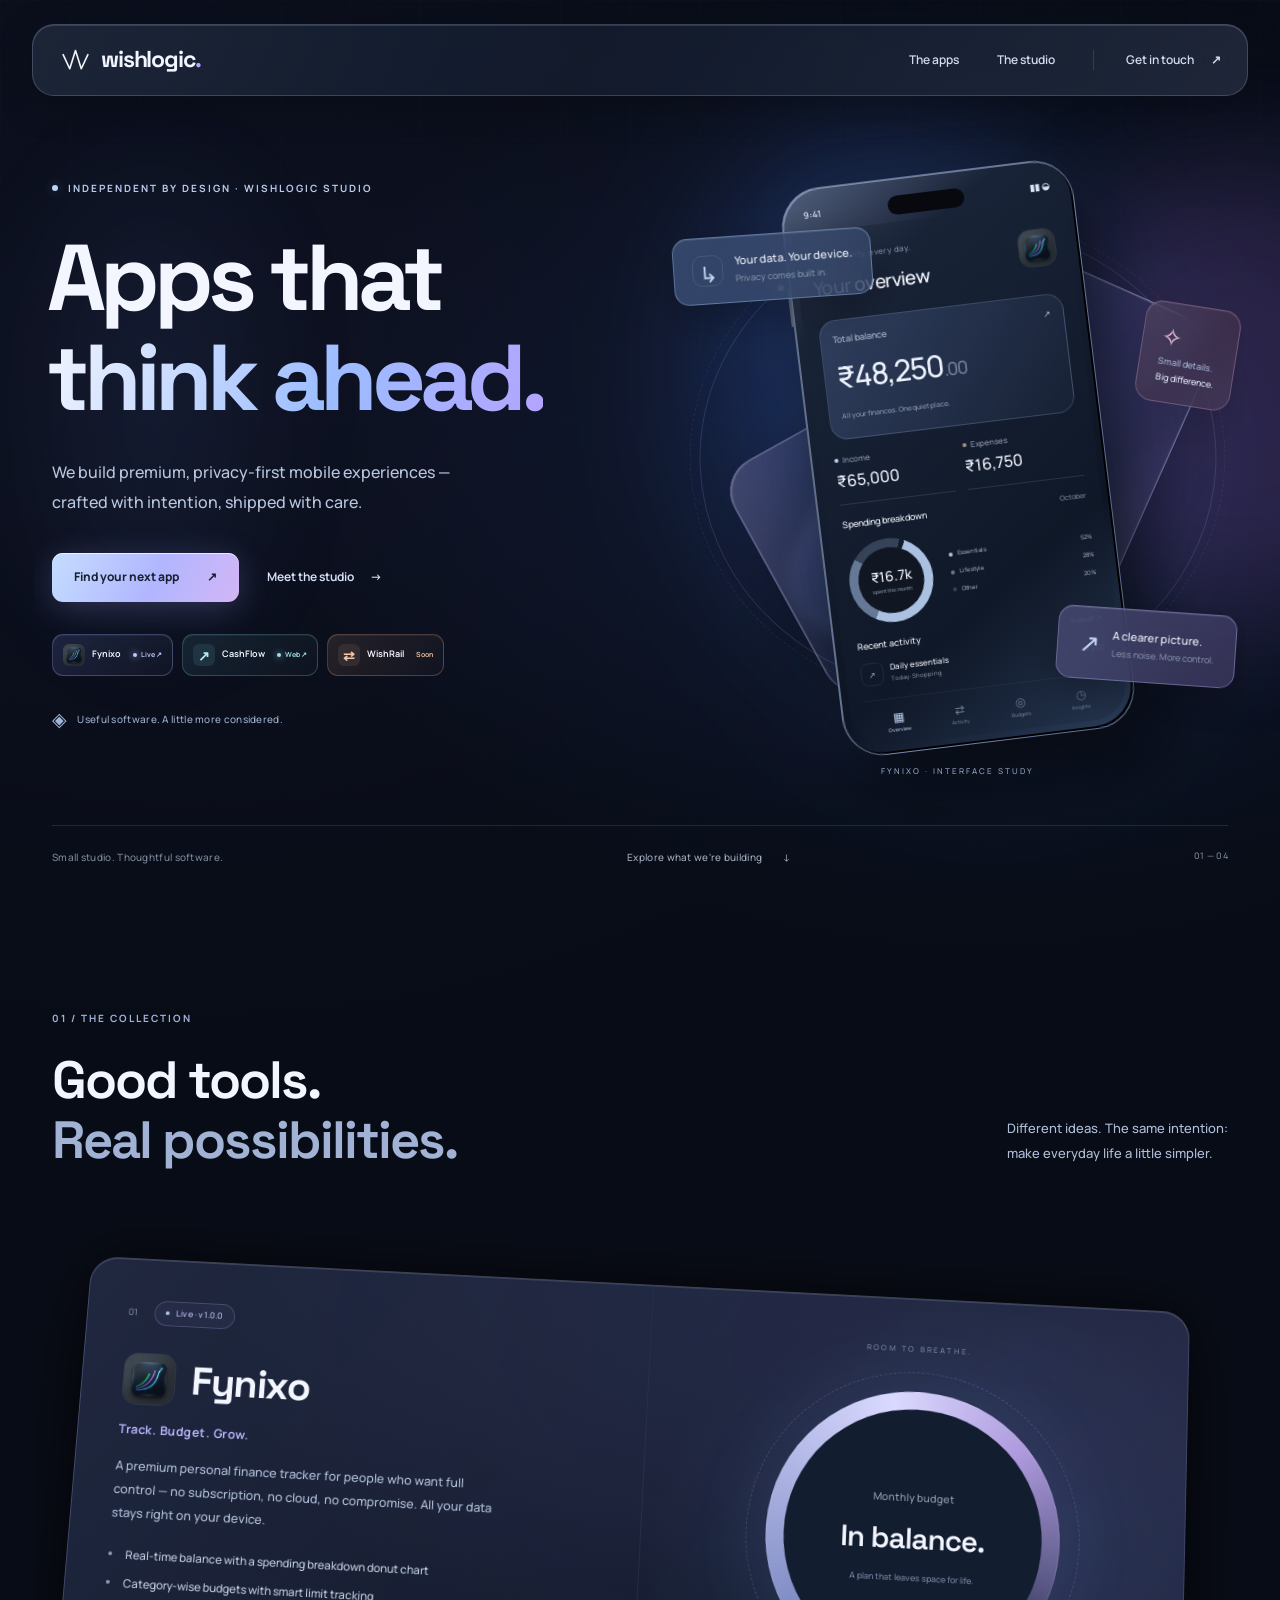
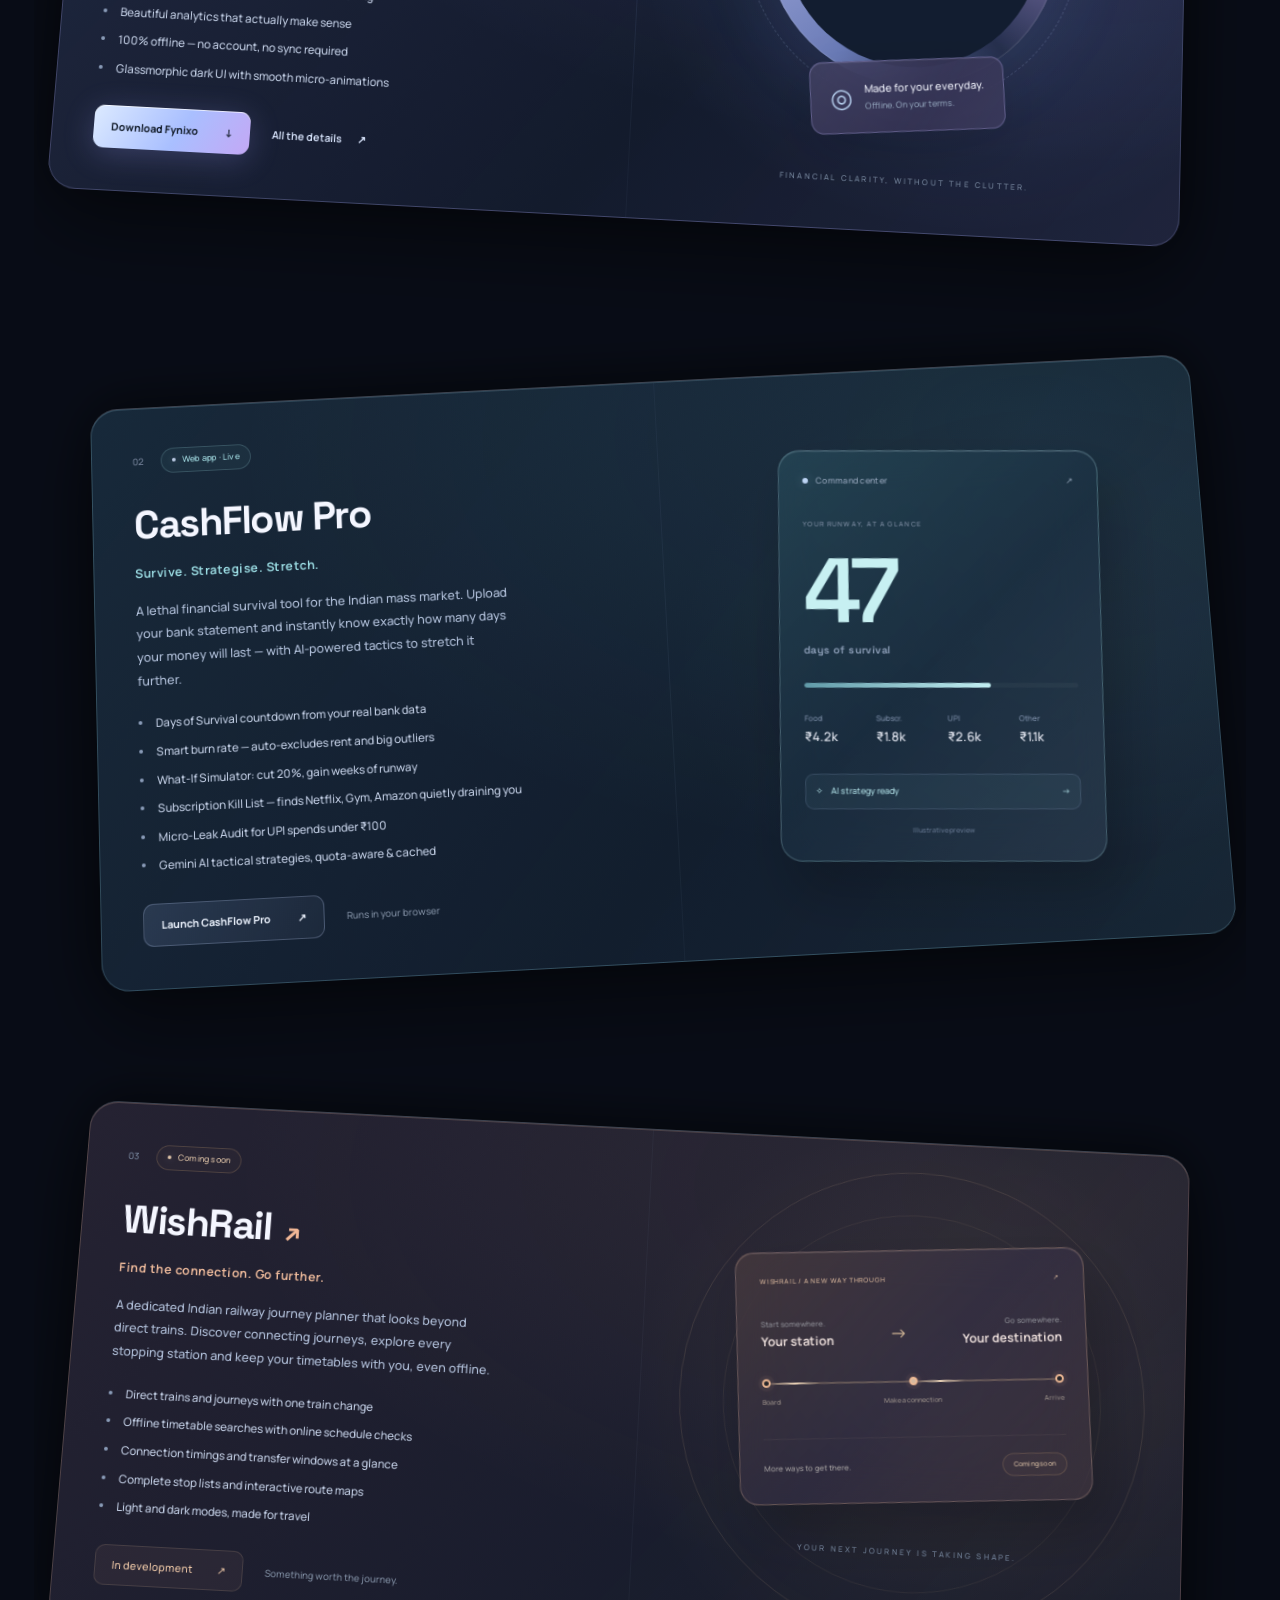
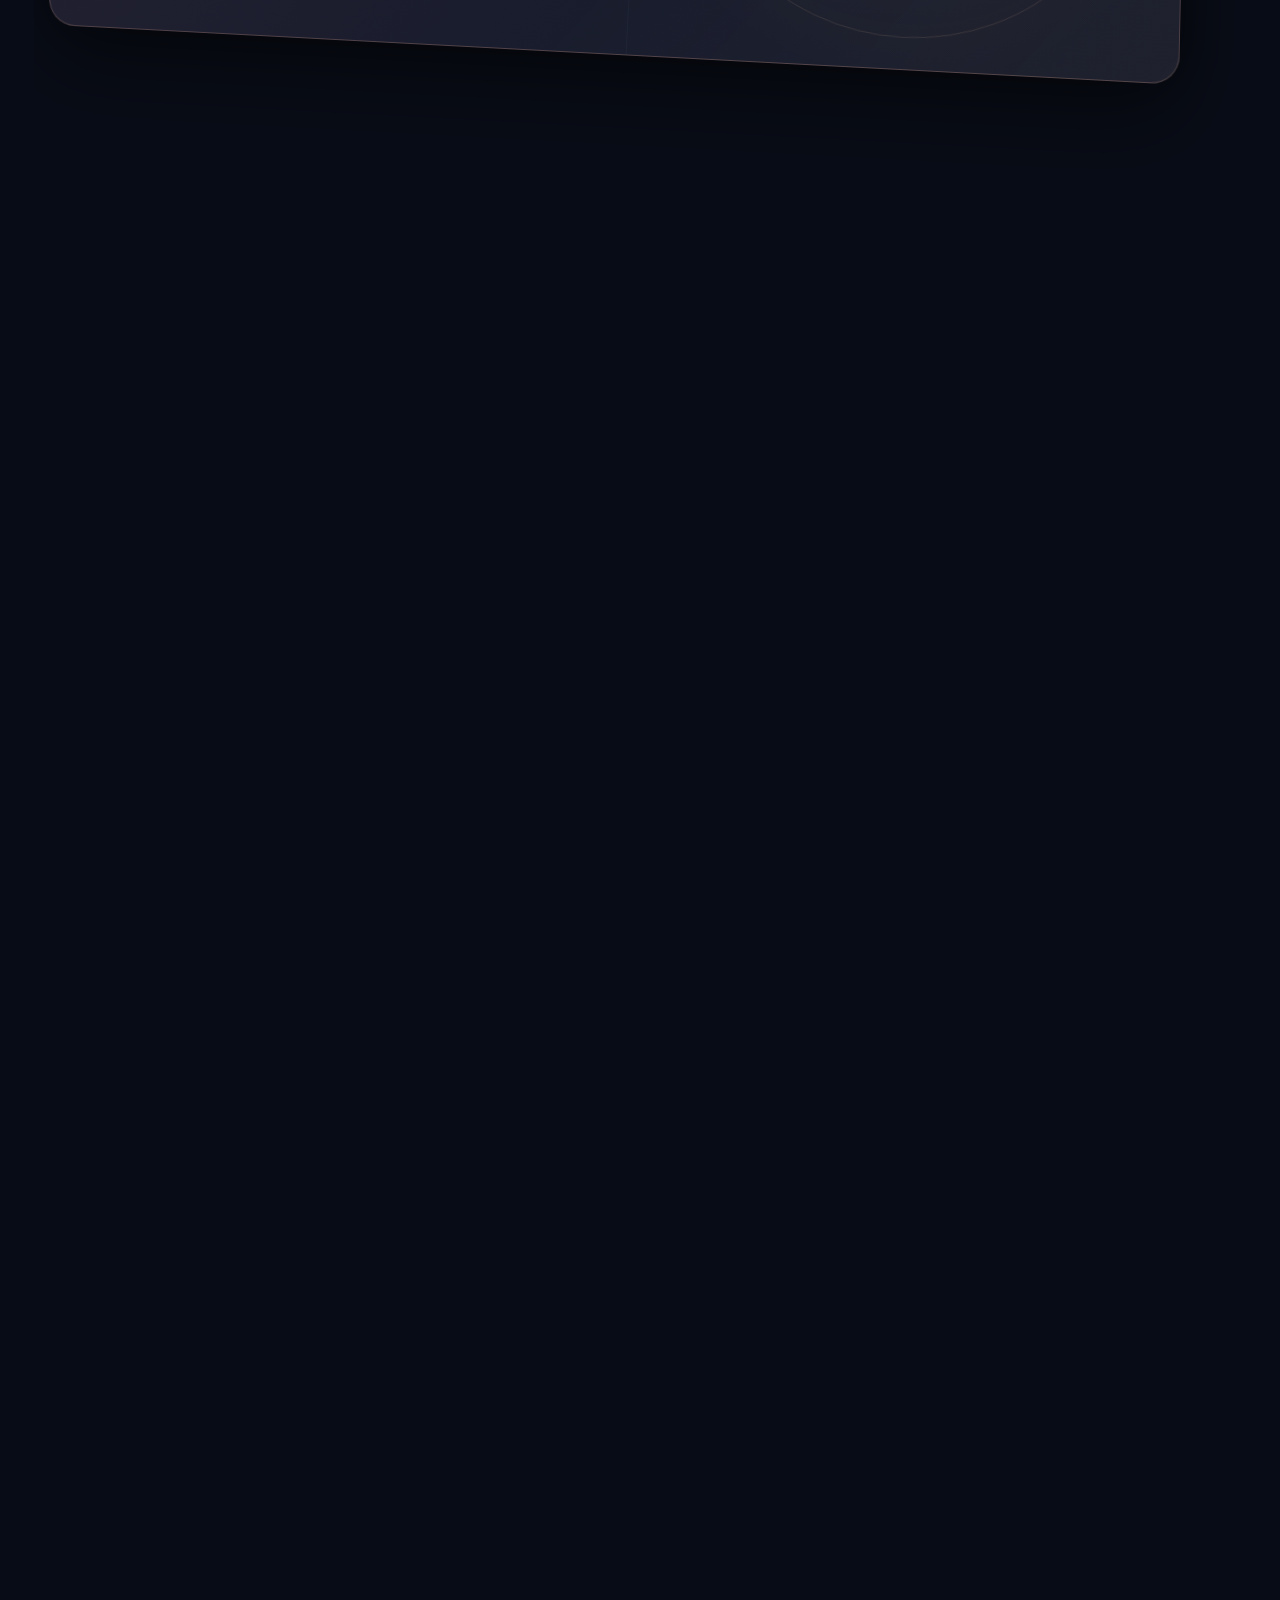
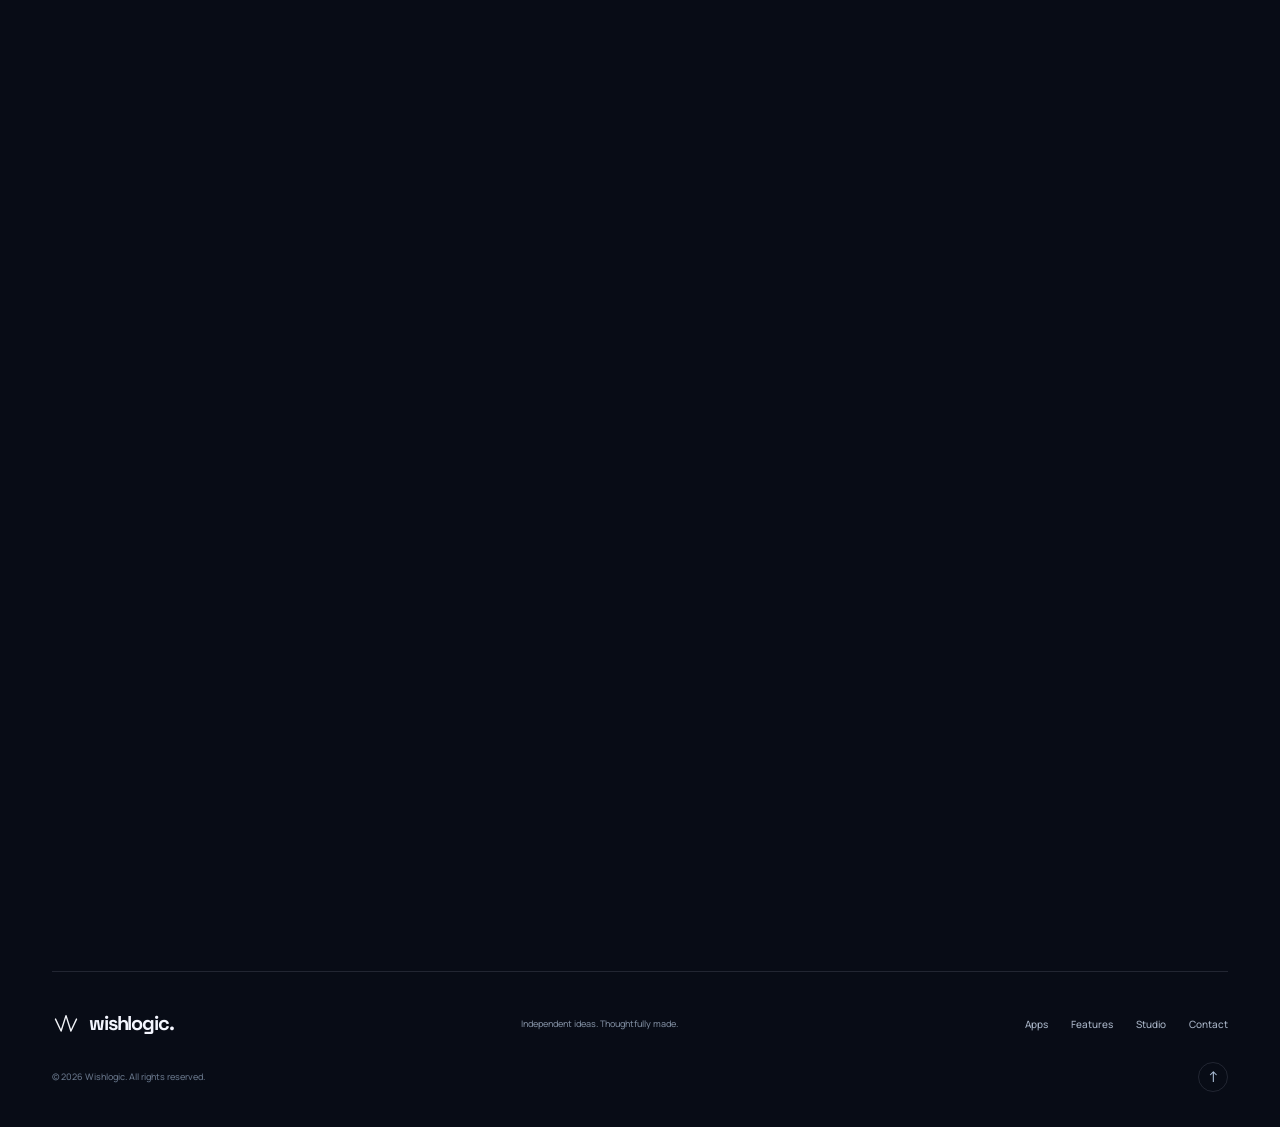
==== commit 4f4e1d01: "Redesign studio homepage with glass surfaces, scroll deck and WishRail preview" ====
--- a/index.html
+++ b/index.html
@@ -1,570 +1,577 @@
-<!DOCTYPE html>
+<!doctype html>
 <html lang="en">
-<head>
-<meta charset="UTF-8"/>
-<meta name="viewport" content="width=device-width, initial-scale=1.0"/>
-<title>Wishlogic — Apps That Think Ahead</title>
-<link rel="preconnect" href="https://fonts.googleapis.com"/>
-<link rel="preconnect" href="https://fonts.gstatic.com" crossorigin/>
-<link href="https://fonts.googleapis.com/css2?family=Syne:wght@400;500;600;700;800&family=DM+Sans:ital,opsz,wght@0,9..40,300;0,9..40,400;0,9..40,500;1,9..40,300&display=swap" rel="stylesheet"/>
-<style>
-:root{
-  --teal:#1D9E75;--teal-d:#0F6E56;--teal-l:#5DCAA5;
-  --purple:#7F77DD;--purple-l:#AFA9EC;--purple-d:#534AB7;
-  --bg:#090d12;--bg2:#0e1419;--bg3:#111820;
-  --glass:rgba(255,255,255,0.03);--gb:rgba(255,255,255,0.07);
-  --text:#f0ede8;--muted:#7a7870;--faint:#2e3540;
-}
-*,*::before,*::after{box-sizing:border-box;margin:0;padding:0}
-html{scroll-behavior:smooth}
-body{background:var(--bg);color:var(--text);font-family:'DM Sans',sans-serif;font-size:16px;line-height:1.7;overflow-x:hidden}
-body::after{content:'';position:fixed;inset:0;background-image:url("data:image/svg+xml,%3Csvg viewBox='0 0 200 200' xmlns='http://www.w3.org/2000/svg'%3E%3Cfilter id='n'%3E%3CfeTurbulence type='fractalNoise' baseFrequency='0.85' numOctaves='4' stitchTiles='stitch'/%3E%3C/filter%3E%3Crect width='100%25' height='100%25' filter='url(%23n)' opacity='0.035'/%3E%3C/svg%3E");pointer-events:none;z-index:0;opacity:.6}
-.orb{position:fixed;border-radius:50%;filter:blur(130px);pointer-events:none;z-index:0}
-.orb-t{width:700px;height:700px;background:radial-gradient(circle,rgba(29,158,117,.11) 0%,transparent 70%);top:-200px;right:-200px}
-.orb-p{width:600px;height:600px;background:radial-gradient(circle,rgba(127,119,221,.09) 0%,transparent 70%);bottom:100px;left:-200px}
-
-/* NAV */
-nav{position:fixed;top:0;left:0;right:0;z-index:100;height:60px;display:flex;align-items:center;justify-content:space-between;padding:0 2rem;background:rgba(9,13,18,.85);backdrop-filter:blur(20px);-webkit-backdrop-filter:blur(20px);border-bottom:1px solid var(--gb)}
-.nav-logo{text-decoration:none;display:flex;align-items:center}
-.nav-links{display:flex;align-items:center;gap:1.75rem;list-style:none}
-.nav-links a{color:var(--muted);text-decoration:none;font-size:14px;font-weight:400;transition:color .2s}
-.nav-links a:hover{color:var(--text)}
-.nav-dl{background:linear-gradient(135deg,var(--teal),var(--purple));color:#fff!important;padding:8px 18px;border-radius:999px;font-size:13px!important;font-weight:500!important;transition:opacity .2s!important;white-space:nowrap}
-.nav-dl:hover{opacity:.82}
-.nav-ham{display:none;flex-direction:column;gap:5px;cursor:pointer;background:none;border:none;padding:4px}
-.nav-ham span{display:block;width:22px;height:1.5px;background:var(--muted);transition:all .3s;border-radius:2px}
-.mob-menu{display:none;position:fixed;top:60px;left:0;right:0;background:rgba(9,13,18,.97);backdrop-filter:blur(20px);-webkit-backdrop-filter:blur(20px);padding:1.5rem 1.5rem;border-bottom:1px solid var(--gb);z-index:99;flex-direction:column}
-.mob-menu.open{display:flex}
-.mob-menu a{color:var(--muted);text-decoration:none;font-size:15px;padding:.75rem 0;border-bottom:1px solid var(--faint);transition:color .2s}
-.mob-menu a:last-child{border-bottom:none;color:var(--teal-l);font-weight:500;margin-top:.25rem}
-.mob-menu a:hover{color:var(--text)}
-
-/* BUTTONS */
-.btn-p{display:inline-flex;align-items:center;gap:7px;background:linear-gradient(135deg,var(--teal),var(--purple));color:#fff;font-family:'DM Sans',sans-serif;font-size:15px;font-weight:500;padding:13px 26px;border-radius:999px;text-decoration:none;transition:transform .2s,box-shadow .2s;box-shadow:0 0 30px rgba(29,158,117,.25)}
-.btn-p:hover{transform:translateY(-2px);box-shadow:0 10px 38px rgba(29,158,117,.36)}
-.btn-g{display:inline-flex;align-items:center;gap:7px;background:transparent;color:var(--text);font-family:'DM Sans',sans-serif;font-size:15px;font-weight:400;padding:12px 22px;border-radius:999px;text-decoration:none;border:1px solid var(--gb);transition:border-color .2s,background .2s}
-.btn-g:hover{border-color:rgba(255,255,255,.17);background:var(--glass)}
-
-/* HERO */
-.hero{min-height:100vh;display:flex;flex-direction:column;align-items:center;justify-content:center;text-align:center;padding:100px 1.5rem 80px;position:relative;z-index:1}
-.hero-eye{font-size:10px;font-weight:500;letter-spacing:4px;text-transform:uppercase;color:var(--teal);margin-bottom:1.5rem;opacity:0;animation:fadeUp .8s .2s forwards}
-.hero-title{font-family:'Syne',sans-serif;font-size:clamp(2.8rem,9vw,6.5rem);font-weight:800;line-height:1.0;letter-spacing:-3px;max-width:860px;margin-bottom:1.5rem;opacity:0;animation:fadeUp .8s .35s forwards}
-.grad{background:linear-gradient(135deg,var(--teal-l) 0%,var(--purple-l) 55%,#fff 100%);-webkit-background-clip:text;-webkit-text-fill-color:transparent;background-clip:text}
-.hero-sub{font-size:clamp(15px,2.5vw,18px);color:var(--muted);max-width:480px;line-height:1.7;margin-bottom:3rem;font-weight:300;opacity:0;animation:fadeUp .8s .5s forwards}
-.hero-btns{display:flex;gap:.875rem;align-items:center;flex-wrap:wrap;justify-content:center;opacity:0;animation:fadeUp .8s .65s forwards}
-.hero-app{margin:4rem auto 0;opacity:0;animation:fadeUp .8s .8s forwards}
-.hero-app img{width:130px;height:130px;border-radius:30px;box-shadow:0 0 0 1px rgba(127,119,221,.2),0 40px 80px rgba(0,0,0,.65),0 0 60px rgba(29,158,117,.14),0 0 130px rgba(127,119,221,.09);animation:float 6s ease-in-out infinite;display:block}
-.scroll-cue{position:absolute;bottom:2rem;left:50%;transform:translateX(-50%);display:flex;flex-direction:column;align-items:center;gap:6px;opacity:0;animation:fadeIn 1s 1.8s forwards}
-.scroll-cue span{font-size:9px;letter-spacing:3px;text-transform:uppercase;color:var(--faint)}
-.scroll-cue::after{content:'';width:1px;height:36px;background:linear-gradient(to bottom,var(--faint),transparent);animation:sline 2.5s ease-in-out infinite}
-
-/* LAYOUT */
-section{position:relative;z-index:1}
-.container{max-width:1160px;margin:0 auto;padding:0 1.5rem}
-.sec-label{font-size:10px;font-weight:500;letter-spacing:4px;text-transform:uppercase;margin-bottom:1.25rem}
-.sec-title{font-family:'Syne',sans-serif;font-size:clamp(1.9rem,4vw,3rem);font-weight:700;letter-spacing:-1.5px;line-height:1.1;margin-bottom:1.5rem}
-.divider{height:1px;background:linear-gradient(90deg,transparent,var(--gb),transparent);margin:0 1.5rem;position:relative;z-index:1}
-
-/* PRODUCT */
-.product-sec{padding:110px 0}
-.product-card{background:var(--bg3);border:1px solid var(--gb);border-radius:24px;padding:52px;display:grid;grid-template-columns:1fr 1fr;gap:4rem;align-items:center;position:relative;overflow:hidden;transition:border-color .3s}
-.product-card:hover{border-color:rgba(29,158,117,.17)}
-.product-card::before{content:'';position:absolute;inset:0;background:radial-gradient(ellipse at top right,rgba(29,158,117,.055) 0%,transparent 55%);pointer-events:none}
-.prod-badge{display:inline-flex;align-items:center;gap:6px;font-size:10px;font-weight:500;letter-spacing:2.5px;text-transform:uppercase;color:var(--teal);border:1px solid rgba(29,158,117,.28);border-radius:999px;padding:4px 14px;margin-bottom:1.5rem}
-.prod-badge::before{content:'';width:6px;height:6px;border-radius:50%;background:var(--teal);box-shadow:0 0 8px var(--teal);animation:pulse 2s ease-in-out infinite}
-.prod-name{font-family:'Syne',sans-serif;font-size:3.2rem;font-weight:800;letter-spacing:-2px;background:linear-gradient(135deg,var(--teal-l),var(--purple-l));-webkit-background-clip:text;-webkit-text-fill-color:transparent;background-clip:text;margin-bottom:.5rem;line-height:1}
-.prod-tagline{font-size:11px;letter-spacing:4px;text-transform:uppercase;color:var(--muted);margin-bottom:1.5rem}
-.prod-desc{color:var(--muted);font-size:15px;line-height:1.8;font-weight:300;margin-bottom:2rem}
-.feat-list{list-style:none;display:flex;flex-direction:column;gap:10px;margin-bottom:2.5rem}
-.feat-list li{display:flex;align-items:flex-start;gap:10px;font-size:14px;color:var(--muted)}
-.feat-list li .dot{width:16px;height:16px;border-radius:50%;background:linear-gradient(135deg,var(--teal),var(--purple));flex-shrink:0;margin-top:4px}
-.feat-list li span{color:var(--text)}
-.prod-btns{display:flex;gap:.875rem;flex-wrap:wrap}
-.prod-vis{display:flex;justify-content:center;align-items:center;position:relative}
-.prod-vis .glow{position:absolute;width:280px;height:280px;border-radius:50%;background:radial-gradient(circle,rgba(29,158,117,.15) 0%,rgba(127,119,221,.08) 40%,transparent 70%);filter:blur(35px);z-index:0}
-.prod-vis img{width:200px;height:200px;border-radius:44px;box-shadow:0 0 0 1px rgba(127,119,221,.18),0 60px 100px rgba(0,0,0,.7),0 0 80px rgba(29,158,117,.11);animation:float 7s ease-in-out infinite;position:relative;z-index:1;display:block}
-
-/* CASHFLOW PRO CARD */
-.cashflow-card{background:var(--bg3);border:1px solid var(--gb);border-radius:24px;padding:52px;display:grid;grid-template-columns:1fr 1fr;gap:4rem;align-items:center;position:relative;overflow:hidden;transition:border-color .3s;margin-top:1.5rem}
-.cashflow-card:hover{border-color:rgba(0,212,255,.18)}
-.cashflow-card::before{content:'';position:absolute;inset:0;background:radial-gradient(ellipse at bottom left,rgba(0,190,255,.05) 0%,rgba(127,119,221,.04) 40%,transparent 65%);pointer-events:none}
-.cf-badge{display:inline-flex;align-items:center;gap:6px;font-size:10px;font-weight:500;letter-spacing:2.5px;text-transform:uppercase;color:#00d4ff;border:1px solid rgba(0,212,255,.28);border-radius:999px;padding:4px 14px;margin-bottom:1.5rem}
-.cf-badge::before{content:'';width:6px;height:6px;border-radius:50%;background:#00d4ff;box-shadow:0 0 8px #00d4ff;animation:pulse 2s ease-in-out infinite}
-.cf-name{font-family:'Syne',sans-serif;font-size:2.6rem;font-weight:800;letter-spacing:-1.5px;background:linear-gradient(135deg,#00d4ff,#7F77DD);-webkit-background-clip:text;-webkit-text-fill-color:transparent;background-clip:text;margin-bottom:.5rem;line-height:1}
-.cf-tagline{font-size:11px;letter-spacing:4px;text-transform:uppercase;color:var(--muted);margin-bottom:1.5rem}
-.cf-desc{color:var(--muted);font-size:15px;line-height:1.8;font-weight:300;margin-bottom:2rem}
-.cf-feat-list{list-style:none;display:flex;flex-direction:column;gap:10px;margin-bottom:2.5rem}
-.cf-feat-list li{display:flex;align-items:flex-start;gap:10px;font-size:14px;color:var(--muted)}
-.cf-feat-list li .dot-b{width:16px;height:16px;border-radius:50%;background:linear-gradient(135deg,#00d4ff,var(--purple));flex-shrink:0;margin-top:4px}
-.cf-feat-list li span{color:var(--text)}
-.cf-vis{display:flex;justify-content:center;align-items:center;position:relative;min-height:240px}
-.cf-vis .glow-b{position:absolute;width:260px;height:260px;border-radius:50%;background:radial-gradient(circle,rgba(0,212,255,.13) 0%,rgba(127,119,221,.07) 40%,transparent 70%);filter:blur(35px);z-index:0}
-.cf-screen{position:relative;z-index:1;width:100%;max-width:280px;background:linear-gradient(160deg,#080b10,#0d1117);border:1px solid rgba(0,212,255,.15);border-radius:16px;overflow:hidden;box-shadow:0 0 0 1px rgba(127,119,221,.1),0 40px 80px rgba(0,0,0,.7),0 0 60px rgba(0,212,255,.08)}
-.cf-screen-top{background:rgba(0,212,254,.06);border-bottom:1px solid rgba(0,212,255,.1);padding:.875rem 1rem;display:flex;align-items:center;justify-content:space-between}
-.cf-screen-title{font-family:'Syne',sans-serif;font-size:11px;font-weight:700;letter-spacing:2px;text-transform:uppercase;color:#00d4ff}
-.cf-pulse{width:7px;height:7px;border-radius:50%;background:#00d4ff;box-shadow:0 0 8px #00d4ff;animation:pulse 1.8s ease-in-out infinite}
-.cf-screen-body{padding:1rem}
-.cf-metric{text-align:center;padding:.75rem 0;border-bottom:1px solid rgba(255,255,255,.05)}
-.cf-days{font-family:'Syne',sans-serif;font-size:3rem;font-weight:800;color:#00d4ff;line-height:1;letter-spacing:-2px}
-.cf-days-label{font-size:10px;letter-spacing:3px;text-transform:uppercase;color:rgba(0,212,255,.5);margin-top:4px}
-.cf-bars{display:flex;flex-direction:column;gap:8px;padding:.75rem 0}
-.cf-bar-row{display:flex;align-items:center;gap:8px;font-size:11px;color:rgba(255,255,255,.4)}
-.cf-bar-track{flex:1;height:4px;background:rgba(255,255,255,.06);border-radius:2px;overflow:hidden}
-.cf-bar-fill{height:100%;border-radius:2px}
-.cf-bar-val{font-size:11px;color:rgba(255,255,255,.5);min-width:28px;text-align:right}
-.cf-web-badge{display:inline-flex;align-items:center;gap:6px;font-size:11px;font-weight:500;letter-spacing:1px;color:#00d4ff;background:rgba(0,212,255,.08);border:1px solid rgba(0,212,255,.15);border-radius:999px;padding:4px 12px;margin-bottom:.875rem}
-@media(max-width:960px){.cashflow-card{grid-template-columns:1fr;gap:2.5rem;padding:2.5rem}.cf-vis{order:-1}}
-@media(max-width:680px){.cashflow-card{padding:1.75rem}.cf-name{font-size:2rem}}
-.tech-sec{padding:70px 0}
-.tech-grid{display:grid;grid-template-columns:repeat(5,1fr);gap:1px;background:var(--gb);border:1px solid var(--gb);border-radius:18px;overflow:hidden;margin-top:2.5rem}
-.tech-item{background:var(--bg3);padding:1.75rem 1.25rem;transition:background .2s}
-.tech-item:hover{background:rgba(255,255,255,.025)}
-.tech-ico{font-size:22px;margin-bottom:8px}
-.tech-name{font-family:'Syne',sans-serif;font-size:14px;font-weight:600;color:var(--text);margin-bottom:4px}
-.tech-desc{font-size:12px;color:var(--muted);line-height:1.5}
-
-/* FEATURES */
-.features-sec{padding:110px 0}
-.feat-hdr{max-width:520px;margin-bottom:3.5rem}
-.feat-grid{display:grid;grid-template-columns:repeat(3,1fr);gap:1.25rem}
-.feat-card{background:var(--bg3);border:1px solid var(--gb);border-radius:18px;padding:1.875rem;transition:transform .3s,border-color .3s,box-shadow .3s}
-.feat-card:hover{transform:translateY(-4px);border-color:rgba(127,119,221,.17);box-shadow:0 20px 40px rgba(0,0,0,.28)}
-.feat-card.wide{grid-column:span 2}
-.fc-icon{width:42px;height:42px;border-radius:11px;display:flex;align-items:center;justify-content:center;margin-bottom:1.1rem;font-size:18px}
-.fc-icon.t{background:rgba(29,158,117,.14)}
-.fc-icon.p{background:rgba(127,119,221,.14)}
-.fc-icon.m{background:linear-gradient(135deg,rgba(29,158,117,.14),rgba(127,119,221,.14))}
-.fc-title{font-family:'Syne',sans-serif;font-size:17px;font-weight:700;letter-spacing:-.4px;margin-bottom:.5rem}
-.fc-desc{font-size:13.5px;color:var(--muted);line-height:1.65;font-weight:300}
-
-/* STUDIO */
-.studio-sec{padding:110px 0}
-.studio-inner{display:grid;grid-template-columns:1fr 1fr;gap:5rem;align-items:start}
-.studio-text p{color:var(--muted);font-weight:300;line-height:1.8;margin-bottom:1.25rem;font-size:15px}
-.roadmap{background:var(--bg3);border:1px solid var(--gb);border-radius:20px;overflow:hidden}
-.roadmap-hdr{padding:1.2rem 1.5rem;border-bottom:1px solid var(--gb);font-family:'Syne',sans-serif;font-size:11px;font-weight:600;letter-spacing:2.5px;text-transform:uppercase;color:var(--muted)}
-.road-item{display:flex;align-items:center;gap:1rem;padding:1.1rem 1.5rem;border-bottom:1px solid var(--faint)}
-.road-item:last-child{border-bottom:none}
-.road-ico{width:36px;height:36px;border-radius:9px;border:1px dashed rgba(255,255,255,.1);display:flex;align-items:center;justify-content:center;font-size:16px;flex-shrink:0}
-.road-label{font-size:13px;font-weight:500;color:var(--text)}
-.road-sub{font-size:11px;color:var(--muted);margin-top:1px}
-.road-tag{margin-left:auto;font-size:9.5px;letter-spacing:2px;text-transform:uppercase;border-radius:999px;padding:3px 10px;white-space:nowrap;flex-shrink:0}
-.road-tag.soon{color:var(--teal);border:1px solid rgba(29,158,117,.25)}
-.road-tag.plan{color:var(--purple);border:1px solid rgba(127,119,221,.22)}
-.road-tag.tba{color:var(--muted);border:1px solid rgba(255,255,255,.1)}
-
-/* CTA */
-.cta-sec{padding:120px 1.5rem;text-align:center;position:relative;overflow:hidden}
-.cta-sec::before{content:'';position:absolute;inset:0;background:radial-gradient(ellipse at center,rgba(29,158,117,.065) 0%,transparent 55%);pointer-events:none}
-.cta-inner{position:relative;z-index:1;max-width:640px;margin:0 auto}
-.cta-title{font-family:'Syne',sans-serif;font-size:clamp(2rem,5vw,3.4rem);font-weight:800;letter-spacing:-2px;line-height:1.1;margin-bottom:1.25rem}
-.cta-sub{font-size:17px;color:var(--muted);font-weight:300;margin-bottom:2.75rem}
-.cta-btns{display:flex;gap:.875rem;justify-content:center;flex-wrap:wrap}
-
-/* FOOTER */
-footer{border-top:1px solid var(--gb)}
-.footer-inner{max-width:1160px;margin:0 auto;padding:2.5rem 1.5rem;display:flex;align-items:center;justify-content:space-between;flex-wrap:wrap;gap:1rem}
-.footer-links{display:flex;gap:1.5rem;list-style:none;flex-wrap:wrap}
-.footer-links a{font-size:13px;color:var(--muted);text-decoration:none;transition:color .2s}
-.footer-links a:hover{color:var(--text)}
-.footer-copy{font-size:12px;color:var(--faint)}
-
-/* REVEAL */
-.reveal{opacity:0;transform:translateY(28px);transition:opacity .7s ease,transform .7s ease}
-.reveal.visible{opacity:1;transform:none}
-
-/* KEYFRAMES */
-@keyframes fadeUp{from{opacity:0;transform:translateY(22px)}to{opacity:1;transform:translateY(0)}}
-@keyframes fadeIn{from{opacity:0}to{opacity:1}}
-@keyframes float{0%,100%{transform:translateY(0)}50%{transform:translateY(-11px)}}
-@keyframes pulse{0%,100%{opacity:1}50%{opacity:.35}}
-@keyframes sline{0%{opacity:0;transform:scaleY(0);transform-origin:top}50%{opacity:1;transform:scaleY(1);transform-origin:top}100%{opacity:0;transform:scaleY(1);transform-origin:bottom}}
-
-/* RESPONSIVE */
-@media(max-width:960px){
-  .product-card{grid-template-columns:1fr;gap:2.5rem;padding:2.5rem}
-  .prod-vis{order:-1}
-  .feat-grid{grid-template-columns:1fr 1fr}
-  .feat-card.wide{grid-column:span 2}
-  .studio-inner{grid-template-columns:1fr;gap:2.5rem}
-  .tech-grid{grid-template-columns:repeat(3,1fr)}
-}
-@media(max-width:680px){
-  nav{padding:0 1rem}
-  .nav-links{display:none}
-  .nav-ham{display:flex}
-  .hero-title{letter-spacing:-1.5px}
-  .feat-grid{grid-template-columns:1fr}
-  .feat-card.wide{grid-column:span 1}
-  .tech-grid{grid-template-columns:repeat(2,1fr)}
-  .product-card{padding:1.75rem}
-  .prod-name{font-size:2.4rem}
-  .hero-app img{width:108px;height:108px}
-  .footer-inner{flex-direction:column;align-items:flex-start}
-  .product-sec,.features-sec,.studio-sec,.tech-sec{padding-top:80px;padding-bottom:80px}
-}
-@media(max-width:420px){
-  .hero-btns{flex-direction:column;align-items:stretch;width:100%;max-width:300px}
-  .btn-p,.btn-g{justify-content:center}
-  .prod-btns{flex-direction:column}
-  .cta-btns{flex-direction:column;align-items:center}
-}
-</style>
-</head>
-<body>
-<div class="orb orb-t"></div>
-<div class="orb orb-p"></div>
-
-<!-- NAV -->
-<nav>
-  <a href="#" class="nav-logo" aria-label="Wishlogic home">
-    <svg width="152" height="30" viewBox="0 0 152 32" fill="none" xmlns="http://www.w3.org/2000/svg" style="height:28px;width:auto">
-      <defs>
-        <linearGradient id="wm" x1="0" y1="24" x2="24" y2="2" gradientUnits="userSpaceOnUse">
-          <stop stop-color="#1D9E75"/>
-          <stop offset="1" stop-color="#7F77DD"/>
-        </linearGradient>
-        <linearGradient id="wt" x1="30" y1="0" x2="152" y2="0" gradientUnits="userSpaceOnUse">
-          <stop stop-color="#5DCAA5"/>
-          <stop offset="1" stop-color="#AFA9EC"/>
-        </linearGradient>
-      </defs>
-      <!-- W mark: two connected V shapes with rising dots -->
-      <path d="M2 25 L7 8 L12 18 L17 8 L22 25" fill="none" stroke="url(#wm)" stroke-width="2.6" stroke-linecap="round" stroke-linejoin="round"/>
-      <!-- Rising accent dots -->
-      <circle cx="7" cy="8" r="2" fill="#1D9E75" opacity=".7"/>
-      <circle cx="17" cy="8" r="2" fill="#7F77DD" opacity=".7"/>
-      <circle cx="22" cy="25" r="2.2" fill="#AFA9EC"/>
-      <!-- Wordmark -->
-      <text x="31" y="22" font-family="'Syne',system-ui,sans-serif" font-size="17" font-weight="800" letter-spacing="-0.5" fill="url(#wt)">Wishlogic</text>
-    </svg>
-  </a>
-  <ul class="nav-links">
-    <li><a href="#product">Products</a></li>
-    <li><a href="#cashflow">CashFlow Pro</a></li>
-    <li><a href="#studio">Studio</a></li>
-    <li><a href="https://github.com/vishnurajkr/wishlogic/releases/download/v1.0.0/app-release.apk" class="nav-dl">Download Fynixo</a></li>
-  </ul>
-  <button class="nav-ham" id="ham" aria-label="Open menu" aria-expanded="false">
-    <span></span><span></span><span></span>
-  </button>
-</nav>
-<div class="mob-menu" id="mobMenu" role="navigation">
-  <a href="#product" onclick="closeMob()">Products</a>
-  <a href="#cashflow" onclick="closeMob()">CashFlow Pro</a>
-  <a href="#studio" onclick="closeMob()">Studio</a>
-  <a href="https://github.com/vishnurajkr/wishlogic/releases/download/v1.0.0/app-release.apk">&#8595; Download Fynixo (.apk)</a>
-</div>
-
-<!-- HERO -->
-<section class="hero" id="home">
-  <p class="hero-eye">Wishlogic Studio</p>
-  <h1 class="hero-title">Apps that<br/><span class="grad">think ahead.</span></h1>
-  <p class="hero-sub">We build premium, privacy-first mobile experiences — crafted with intention, shipped with care.</p>
-  <div class="hero-btns">
-    <a href="https://github.com/vishnurajkr/wishlogic/releases/download/v1.0.0/app-release.apk" class="btn-p">
-      Download Fynixo
-      <svg width="15" height="15" viewBox="0 0 15 15" fill="none"><path d="M7.5 2v9M3.5 7.5l4 4 4-4" stroke="#fff" stroke-width="1.6" stroke-linecap="round" stroke-linejoin="round"/></svg>
-    </a>
-    <a href="#studio" class="btn-g">About the studio</a>
-  </div>
-  <div class="hero-app">
-    <img src="fynixo_app_icon_1776662807743.png" alt="Fynixo app icon" width="130" height="130" loading="eager"/>
-  </div>
-  <div class="scroll-cue" aria-hidden="true"><span>scroll</span></div>
-</section>
-
-<div class="divider"></div>
-
-<!-- PRODUCT -->
-<section id="product">
-  <div class="container product-sec">
-    <p class="sec-label reveal" style="color:var(--teal)">Our Products</p>
-    <h2 class="sec-title reveal" style="max-width:600px;margin-bottom:3rem">Two tools. One mission — <span style="color:var(--teal-l)">financial clarity.</span></h2>
-    <div class="product-card reveal" id="fynixo">
-      <div>
-        <div class="prod-badge">Live — v1.0.0</div>
-        <h3 class="prod-name">Fynixo</h3>
-        <p class="prod-tagline">Track · Budget · Grow</p>
-        <p class="prod-desc">A premium personal finance tracker for people who want full control — no subscription, no cloud, no compromise. All your data stays right on your device.</p>
-        <ul class="feat-list">
-          <li><div class="dot"></div><span>Real-time balance with a spending breakdown donut chart</span></li>
-          <li><div class="dot"></div><span>Category-wise budgets with smart limit tracking</span></li>
-          <li><div class="dot"></div><span>Beautiful analytics that actually make sense</span></li>
-          <li><div class="dot"></div><span>100% offline — no account, no sync required</span></li>
-          <li><div class="dot"></div><span>Glassmorphic dark UI with smooth micro-animations</span></li>
-        </ul>
-        <div class="prod-btns">
-          <a href="https://github.com/vishnurajkr/wishlogic/releases/download/v1.0.0/app-release.apk" class="btn-p" style="font-size:14px;padding:11px 22px">
-            Download APK
-            <svg width="14" height="14" viewBox="0 0 14 14" fill="none"><path d="M7 1v9M3 6.5l4 4 4-4" stroke="#fff" stroke-width="1.5" stroke-linecap="round" stroke-linejoin="round"/></svg>
-          </a>
-          <a href="#features" class="btn-g" style="font-size:14px;padding:10px 18px">See all features</a>
-        </div>
+  <head>
+    <meta charset="utf-8" />
+    <meta name="viewport" content="width=device-width, initial-scale=1" />
+    <meta name="theme-color" content="#090b10" />
+    <meta
+      name="description"
+      content="Wishlogic is an independent studio building thoughtful, privacy-first apps. Meet Fynixo, CashFlow Pro and WishRail, coming soon."
+    />
+    <title>Wishlogic — Apps That Think Ahead</title>
+    <link
+      rel="icon"
+      href="data:image/svg+xml,%3Csvg xmlns='http://www.w3.org/2000/svg' viewBox='0 0 64 64'%3E%3Crect width='64' height='64' rx='18' fill='%230b0e15'/%3E%3Cpath d='m12 23 9 21 11-26 11 26 9-21' fill='none' stroke='%23c6dcff' stroke-width='5' stroke-linecap='round' stroke-linejoin='round'/%3E%3C/svg%3E"
+    />
+    <link
+      rel="preload"
+      href="fonts/manrope.woff"
+      as="font"
+      type="font/woff"
+      crossorigin
+    />
+    <link
+      rel="preload"
+      href="fonts/space-grotesk.woff"
+      as="font"
+      type="font/woff"
+      crossorigin
+    />
+    <link rel="stylesheet" href="styles.css" />
+    <script src="script.js" defer></script>
+  </head>
+  <body>
+    <a class="skip-link" href="#main">Skip to content</a>
+    <div class="ambient" aria-hidden="true">
+      <span class="aurora aurora-blue"></span
+      ><span class="aurora aurora-violet"></span
+      ><span class="aurora aurora-pearl"></span>
+    </div>
+    <div class="reading-progress" aria-hidden="true"></div>
+    <header class="site-header">
+      <nav class="navigation glass" aria-label="Main navigation">
+        <a class="brand" href="#top" aria-label="Wishlogic home"
+          ><svg viewBox="0 0 40 40" aria-hidden="true">
+            <path d="m5 13 8 17 7-22 7 22 8-17" /></svg
+          ><span>wishlogic<span class="brand-dot">.</span></span></a
+        >
+        <div class="nav-links" id="navigation-links">
+          <a href="#product">The apps</a><a href="#studio">The studio</a
+          ><a href="mailto:hello@wishlogic.is-a.dev"
+            >Get in touch <span aria-hidden="true">↗</span></a
+          >
+        </div>
+        <button
+          class="menu-toggle"
+          aria-expanded="false"
+          aria-controls="navigation-links"
+          aria-label="Open navigation"
+        >
+          <span></span><span></span>
+        </button>
+      </nav>
+    </header>
+    <main id="main">
+      <section class="hero section-wrap" id="top" aria-labelledby="hero-title">
+        <div class="hero-copy">
+          <p class="eyebrow">
+            <span class="status-dot"></span> Independent by design · Wishlogic
+            Studio
+          </p>
+          <h1 id="hero-title">
+            Apps that<br /><span class="silver-text">think ahead.</span>
+          </h1>
+          <p class="hero-description">
+            We build premium, privacy-first mobile experiences — crafted with
+            intention, shipped with care.
+          </p>
+          <div class="hero-actions">
+            <a class="button primary" href="#product"
+              >Find your next app <span aria-hidden="true">↗</span></a
+            ><a class="text-link" href="#studio"
+              >Meet the studio <span aria-hidden="true">→</span></a
+            >
+          </div>
+          <div class="hero-apps" aria-label="Explore our apps">
+            <a href="#product"
+              ><img
+                src="fynixo_app_icon_1776662807743.png"
+                width="22"
+                height="22"
+                alt=""
+              />Fynixo <span>Live ↗</span></a
+            >
+            <a href="#cashflow"
+              ><span class="app-glyph" aria-hidden="true">↗</span>CashFlow
+              <span>Web ↗</span></a
+            >
+            <a href="#wishrail"
+              ><span class="app-glyph rail-glyph" aria-hidden="true">⇄</span
+              >WishRail <span>Soon</span></a
+            >
+          </div>
+          <div class="hero-note">
+            <span class="tiny-mark" aria-hidden="true">◈</span> Useful software.
+            A little more considered.
+          </div>
+        </div>
+        <div
+          class="hero-art"
+          aria-label="Illustrative preview of Fynixo's finance dashboard"
+        >
+          <div class="glass-sculpture sculpture-back" aria-hidden="true"></div>
+          <div class="glass-sculpture sculpture-front" aria-hidden="true"></div>
+          <div class="orbit orbit-one" aria-hidden="true"></div>
+          <div class="orbit orbit-two" aria-hidden="true"></div>
+          <div class="floating-label glass">
+            <span class="privacy-icon" aria-hidden="true">↳</span>
+            <div>
+              Your data. Your device.<small>Privacy comes built in.</small>
+            </div>
+          </div>
+          <div class="device glass">
+            <div class="device-top">
+              <span>9:41</span><span class="device-island"></span
+              ><span aria-hidden="true">▮▮ ◒</span>
+            </div>
+            <div class="device-content">
+              <div class="app-welcome">
+                <div>
+                  <span class="micro">A little clarity, every day.</span>
+                  <h3>Your overview</h3>
+                </div>
+                <img
+                  src="fynixo_app_icon_1776662807743.png"
+                  alt="Fynixo app icon"
+                  width="38"
+                  height="38"
+                />
+              </div>
+              <div class="balance">
+                <span>Total balance <span aria-hidden="true">↗</span></span
+                ><strong>₹48,250<span>.00</span></strong
+                ><small>All your finances. One quiet place.</small>
+              </div>
+              <div class="money-split">
+                <div>
+                  <span><i class="income-dot"></i> Income</span
+                  ><strong>₹65,000</strong>
+                </div>
+                <div>
+                  <span><i class="expense-dot"></i> Expenses</span
+                  ><strong>₹16,750</strong>
+                </div>
+              </div>
+              <div class="spending">
+                <div class="mini-heading">
+                  Spending breakdown <span>October</span>
+                </div>
+                <div class="spending-row">
+                  <div class="donut">
+                    <div>
+                      <strong>₹16.7k</strong><span>spent this month</span>
+                    </div>
+                  </div>
+                  <div class="chart-key">
+                    <span><i></i> Essentials <b>52%</b></span
+                    ><span><i></i> Lifestyle <b>28%</b></span
+                    ><span><i></i> Other <b>20%</b></span>
+                  </div>
+                </div>
+              </div>
+              <div class="recent">
+                <div class="mini-heading">
+                  Recent activity <span>View all ↗</span>
+                </div>
+                <div class="transaction">
+                  <span class="transaction-icon">↗</span>
+                  <div>Daily essentials<small>Today · Shopping</small></div>
+                  <strong>− ₹850</strong>
+                </div>
+                <div class="transaction">
+                  <span class="transaction-icon">↓</span>
+                  <div>Monthly salary<small>Income · October</small></div>
+                  <strong>+ ₹65,000</strong>
+                </div>
+              </div>
+              <div class="device-nav">
+                <span>▦<small>Overview</small></span
+                ><span>⇄<small>Activity</small></span
+                ><span>◎<small>Budgets</small></span
+                ><span>◷<small>Insights</small></span>
+              </div>
+            </div>
+          </div>
+          <div class="floating-badge glass" aria-hidden="true">
+            <span>✧</span> Small details.<br /><b>Big difference.</b>
+          </div>
+          <div class="float-caption glass">
+            <span class="float-symbol" aria-hidden="true">↗</span>
+            <div>
+              A clearer picture.<small>Less noise. More control.</small>
+            </div>
+          </div>
+          <span class="mock-label">FYNIXO · INTERFACE STUDY</span>
+        </div>
+        <div class="hero-bottom">
+          <span>Small studio. Thoughtful software.</span
+          ><a href="#product"
+            >Explore what we're building <span aria-hidden="true">↓</span></a
+          ><span class="hero-index">01 — 04</span>
+        </div>
+      </section>
+      <section
+        class="products section-wrap"
+        id="product"
+        aria-labelledby="products-title"
+      >
+        <div class="section-heading reveal">
+          <div>
+            <p class="eyebrow">01 / The collection</p>
+            <h2 id="products-title">
+              Good tools.<br /><span class="muted">Real possibilities.</span>
+            </h2>
+          </div>
+          <p>
+            Different ideas. The same intention:<br />make everyday life a
+            little simpler.
+          </p>
+        </div>
+        <article class="product-card fynixo glass reveal">
+          <div class="product-copy">
+            <div class="product-meta">
+              <span class="app-number">01</span
+              ><span class="badge"><i></i> Live · v1.0.0</span>
+            </div>
+            <div class="product-identity">
+              <img
+                src="fynixo_app_icon_1776662807743.png"
+                width="56"
+                height="56"
+                alt=""
+              />
+              <h3>Fynixo</h3>
+            </div>
+            <p class="product-tagline">Track. Budget. Grow.</p>
+            <p class="product-description">
+              A premium personal finance tracker for people who want full
+              control — no subscription, no cloud, no compromise. All your data
+              stays right on your device.
+            </p>
+            <ul class="feature-list">
+              <li>Real-time balance with a spending breakdown donut chart</li>
+              <li>Category-wise budgets with smart limit tracking</li>
+              <li>Beautiful analytics that actually make sense</li>
+              <li>100% offline — no account, no sync required</li>
+              <li>Glassmorphic dark UI with smooth micro-animations</li>
+            </ul>
+            <div class="product-actions">
+              <a
+                class="button primary"
+                href="https://github.com/vishnurajkr/wishlogic/releases/download/v1.0.0/app-release.apk"
+                >Download Fynixo <span aria-hidden="true">↓</span></a
+              ><a class="text-link" href="#features"
+                >All the details <span aria-hidden="true">↗</span></a
+              >
+            </div>
+          </div>
+          <div
+            class="fynixo-art"
+            aria-label="Illustrative budget and spending preview"
+          >
+            <span class="art-overline">ROOM TO BREATHE.</span>
+            <div class="big-ring">
+              <div>
+                <span>Monthly budget</span><strong>In balance.</strong
+                ><small>A plan that leaves space for life.</small>
+              </div>
+            </div>
+            <div class="budget-chip glass">
+              <span>◎</span>
+              <div>
+                Made for your everyday.<small>Offline. On your terms.</small>
+              </div>
+            </div>
+            <span class="art-footnote"
+              >FINANCIAL CLARITY, WITHOUT THE CLUTTER.</span
+            >
+          </div>
+        </article>
+        <article class="product-card cashflow glass reveal" id="cashflow">
+          <div class="product-copy">
+            <div class="product-meta">
+              <span class="app-number">02</span
+              ><span class="badge"><i></i> Web app · Live</span>
+            </div>
+            <h3>CashFlow Pro</h3>
+            <p class="product-tagline">Survive. Strategise. Stretch.</p>
+            <p class="product-description">
+              A lethal financial survival tool for the Indian mass market.
+              Upload your bank statement and instantly know exactly how many
+              days your money will last — with AI-powered tactics to stretch it
+              further.
+            </p>
+            <ul class="feature-list">
+              <li>Days of Survival countdown from your real bank data</li>
+              <li>Smart burn rate — auto-excludes rent and big outliers</li>
+              <li>What-If Simulator: cut 20%, gain weeks of runway</li>
+              <li>
+                Subscription Kill List — finds Netflix, Gym, Amazon quietly
+                draining you
+              </li>
+              <li>Micro-Leak Audit for UPI spends under ₹100</li>
+              <li>Gemini AI tactical strategies, quota-aware & cached</li>
+            </ul>
+            <div class="product-actions">
+              <a class="button secondary" href="/cashflow"
+                >Launch CashFlow Pro <span aria-hidden="true">↗</span></a
+              ><span class="inline-note">Runs in your browser</span>
+            </div>
+          </div>
+          <div class="cashflow-art">
+            <div class="command-panel glass">
+              <div class="panel-top">
+                <span><i class="status-dot"></i> Command center</span
+                ><span>↗</span>
+              </div>
+              <span class="micro">YOUR RUNWAY, AT A GLANCE</span>
+              <div class="survival">47<span>days of survival</span></div>
+              <div class="runway-bar"><span></span></div>
+              <div class="spend-grid">
+                <div><span>Food</span><strong>₹4.2k</strong></div>
+                <div><span>Subscr.</span><strong>₹1.8k</strong></div>
+                <div><span>UPI</span><strong>₹2.6k</strong></div>
+                <div><span>Other</span><strong>₹1.1k</strong></div>
+              </div>
+              <div class="strategy">
+                <span>✧</span> AI strategy ready <span>→</span>
+              </div>
+              <span class="sample-label">Illustrative preview</span>
+            </div>
+          </div>
+        </article>
+        <article class="product-card wishrail glass reveal" id="wishrail">
+          <div class="product-copy">
+            <div class="product-meta">
+              <span class="app-number">03</span
+              ><span class="badge coming"><i></i> Coming soon</span>
+            </div>
+            <h3>WishRail<span class="rail-spark">↗</span></h3>
+            <p class="product-tagline">Find the connection. Go further.</p>
+            <p class="product-description">
+              A dedicated Indian railway journey planner that looks beyond
+              direct trains. Discover connecting journeys, explore every
+              stopping station and keep your timetables with you, even offline.
+            </p>
+            <ul class="feature-list">
+              <li>Direct trains and journeys with one train change</li>
+              <li>Offline timetable searches with online schedule checks</li>
+              <li>Connection timings and transfer windows at a glance</li>
+              <li>Complete stop lists and interactive route maps</li>
+              <li>Light and dark modes, made for travel</li>
+            </ul>
+            <div class="product-actions">
+              <span class="coming-label"
+                >In development <span aria-hidden="true">↗</span></span
+              ><span class="inline-note">Something worth the journey.</span>
+            </div>
+          </div>
+          <div class="rail-art">
+            <div class="rail-orbit" aria-hidden="true"></div>
+            <div class="rail-card glass">
+              <div class="panel-top">
+                <span>WISHRAIL / A NEW WAY THROUGH</span
+                ><span aria-hidden="true">↗</span>
+              </div>
+              <div class="rail-stations">
+                <div>
+                  <span>Start somewhere.</span><strong>Your station</strong>
+                </div>
+                <span class="rail-direction" aria-hidden="true">→</span>
+                <div>
+                  <span>Go somewhere.</span><strong>Your destination</strong>
+                </div>
+              </div>
+              <div class="route-line" aria-hidden="true">
+                <i></i><span></span><i></i><span></span><i></i>
+              </div>
+              <div class="rail-legends">
+                <span>Board</span><span>Make a connection</span
+                ><span>Arrive</span>
+              </div>
+              <div class="rail-bottom">
+                <span>More ways to get there.</span
+                ><span class="badge coming">Coming soon</span>
+              </div>
+            </div>
+            <span class="art-footnote">YOUR NEXT JOURNEY IS TAKING SHAPE.</span>
+          </div>
+        </article>
+      </section>
+      <section
+        class="features section-wrap"
+        id="features"
+        aria-labelledby="features-title"
+      >
+        <div class="section-heading reveal">
+          <div>
+            <p class="eyebrow">02 / Inside Fynixo</p>
+            <h2 id="features-title">
+              Everything you need.<br /><span class="muted"
+                >Nothing you don't.</span
+              >
+            </h2>
+          </div>
+          <p>Considered in the details.<br />Effortless in the everyday.</p>
+        </div>
+        <div class="feature-grid">
+          <article class="feature-item reveal">
+            <span class="feature-icon" aria-hidden="true">▥</span
+            ><span class="feature-index">01</span>
+            <h3>Intelligent dashboard</h3>
+            <p>
+              See your total balance, income vs expenses, and a live spending
+              breakdown donut chart — all on one screen. No menus to dig
+              through, no clutter.
+            </p>
+          </article>
+          <article class="feature-item reveal">
+            <span class="feature-icon" aria-hidden="true">⇄</span
+            ><span class="feature-index">02</span>
+            <h3>Transaction management</h3>
+            <p>
+              Full CRUD with search, category filters, and automatic date
+              grouping. Add, edit, or swipe to delete in seconds.
+            </p>
+          </article>
+          <article class="feature-item reveal">
+            <span class="feature-icon" aria-hidden="true">◎</span
+            ><span class="feature-index">03</span>
+            <h3>Smart budgeting</h3>
+            <p>
+              Set monthly limits per category. Fynixo tracks your progress and
+              warns you before you overspend.
+            </p>
+          </article>
+          <article class="feature-item reveal">
+            <span class="feature-icon" aria-hidden="true">⌑</span
+            ><span class="feature-index">04</span>
+            <h3>Privacy first</h3>
+            <p>
+              All data lives in local SQLite — no cloud, no account, no
+              subscription. You own your data entirely.
+            </p>
+          </article>
+          <article class="feature-item reveal">
+            <span class="feature-icon" aria-hidden="true">✧</span
+            ><span class="feature-index">05</span>
+            <h3>Premium dark UI</h3>
+            <p>
+              A glassmorphic design system with custom gradients, fluid screen
+              transitions, and micro-animations that make managing money feel
+              genuinely satisfying.
+            </p>
+          </article>
+        </div>
+        <div class="stack reveal">
+          <span class="eyebrow">Built with intention</span>
+          <div>
+            <span>Flutter <small>Cross-platform pixel-perfect UI</small></span
+            ><span>SQLite <small>Local-first, stays on your device</small></span
+            ><span>fl_chart <small>Fluid animated finance charts</small></span
+            ><span>Provider <small>Reactive state, always in sync</small></span
+            ><span
+              >Glassmorphism <small>Custom dark theme with depth</small></span
+            >
+          </div>
+        </div>
+      </section>
+      <section
+        class="studio section-wrap"
+        id="studio"
+        aria-labelledby="studio-title"
+      >
+        <div class="studio-story reveal">
+          <p class="eyebrow">03 / The independent spirit</p>
+          <h2 id="studio-title">
+            One person.<br />Plenty of
+            <span class="silver-text">possibility.</span>
+          </h2>
+          <p>
+            Wishlogic is an indie dev studio focused on making genuinely useful
+            software — tools that respect your privacy, work offline, and get
+            out of the way.
+          </p>
+          <p>
+            Fynixo is the first product. More apps and tools are in the works.
+            If you like what you see here, this is just the beginning.
+          </p>
+          <a class="text-link" href="mailto:hello@wishlogic.is-a.dev"
+            >Say hello <span aria-hidden="true">↗</span></a
+          >
+        </div>
+        <div class="roadmap glass reveal">
+          <div class="roadmap-header">
+            <span class="eyebrow">On the horizon</span
+            ><span aria-hidden="true">↗</span>
+          </div>
+          <div class="roadmap-row">
+            <span class="roadmap-symbol">↗</span>
+            <div>WishRail<small>Connections across Indian railways</small></div>
+            <span class="roadmap-status">Coming soon</span>
+          </div>
+          <div class="roadmap-row">
+            <span class="roadmap-symbol">◈</span>
+            <div>Fynixo for iOS<small>Native Apple experience</small></div>
+            <span class="roadmap-status">Soon</span>
+          </div>
+          <div class="roadmap-row">
+            <span class="roadmap-symbol">⌘</span>
+            <div>Web tools<small>Lightweight browser apps</small></div>
+            <span class="roadmap-status">Planned</span>
+          </div>
+          <div class="roadmap-row">
+            <span class="roadmap-symbol">▥</span>
+            <div>Fynixo v2<small>Recurring, reports & export</small></div>
+            <span class="roadmap-status">Planned</span>
+          </div>
+          <div class="roadmap-row">
+            <span class="roadmap-symbol">+</span>
+            <div>New products<small>Unannounced — stay tuned</small></div>
+            <span class="roadmap-status">TBA</span>
+          </div>
+        </div>
+      </section>
+      <section
+        class="closing section-wrap reveal"
+        aria-labelledby="closing-title"
+      >
+        <p class="eyebrow">04 / Make room for clarity</p>
+        <h2 id="closing-title">
+          A little less friction.<br /><span class="silver-text"
+            >A lot more living.</span
+          >
+        </h2>
+        <p>
+          Ready to take control of your finances?<br />Free forever. No account.
+          No cloud. Just download and go.
+        </p>
+        <div class="hero-actions">
+          <a
+            class="button primary"
+            href="https://github.com/vishnurajkr/wishlogic/releases/download/v1.0.0/app-release.apk"
+            >Download Fynixo APK <span aria-hidden="true">↓</span></a
+          ><a class="text-link" href="mailto:hello@wishlogic.is-a.dev"
+            >Contact Wishlogic <span aria-hidden="true">↗</span></a
+          >
+        </div>
+        <div class="closing-glow" aria-hidden="true"></div>
+      </section>
+    </main>
+    <footer class="footer section-wrap">
+      <a class="brand" href="#top"
+        ><svg viewBox="0 0 40 40" aria-hidden="true">
+          <path d="m5 13 8 17 7-22 7 22 8-17" /></svg
+        ><span>wishlogic.</span></a
+      ><span>Independent ideas. Thoughtfully made.</span>
+      <div class="footer-links">
+        <a href="#product">Apps</a><a href="#features">Features</a
+        ><a href="#studio">Studio</a
+        ><a href="mailto:hello@wishlogic.is-a.dev">Contact</a>
       </div>
-      <div class="prod-vis">
-        <div class="glow"></div>
-        <img src="fynixo_app_icon_1776662807743.png" alt="Fynixo" width="200" height="200" loading="lazy"/>
-      </div>
-    </div>
-
-    <!-- CASHFLOW PRO CARD -->
-    <div class="cashflow-card reveal" id="cashflow">
-      <div>
-        <div class="cf-badge">Web App — Live</div>
-        <div class="cf-web-badge">
-          <svg width="12" height="12" viewBox="0 0 12 12" fill="none"><circle cx="6" cy="6" r="5" stroke="#00d4ff" stroke-width="1"/><path d="M6 1C6 1 4 3.5 4 6s2 5 2 5M6 1c0 0 2 2.5 2 5s-2 5-2 5M1 6h10" stroke="#00d4ff" stroke-width="1" stroke-linecap="round"/></svg>
-          Runs in the browser
-        </div>
-        <h3 class="cf-name">CashFlow Pro</h3>
-        <p class="cf-tagline">Survive · Strategise · Stretch</p>
-        <p class="cf-desc">A lethal financial survival tool for the Indian mass market. Upload your bank statement and instantly know exactly how many days your money will last — with AI-powered tactics to stretch it further.</p>
-        <ul class="cf-feat-list">
-          <li><div class="dot-b"></div><span>Days of Survival countdown from your real bank data</span></li>
-          <li><div class="dot-b"></div><span>Smart burn rate — auto-excludes rent and big outliers</span></li>
-          <li><div class="dot-b"></div><span>What-If Simulator: cut 20%, gain weeks of runway</span></li>
-          <li><div class="dot-b"></div><span>Subscription Kill List — finds Netflix, Gym, Amazon quietly draining you</span></li>
-          <li><div class="dot-b"></div><span>Micro-Leak Audit for UPI spends under &#8377;100</span></li>
-          <li><div class="dot-b"></div><span>Gemini AI tactical strategies, quota-aware &amp; cached</span></li>
-        </ul>
-        <div class="prod-btns">
-          <a href="/cashflow" class="btn-p" style="font-size:14px;padding:11px 22px;background:linear-gradient(135deg,#00a8cc,var(--purple));box-shadow:0 0 28px rgba(0,168,204,.2)">
-            Launch App
-            <svg width="14" height="14" viewBox="0 0 14 14" fill="none"><path d="M2 7h10M7 2l5 5-5 5" stroke="#fff" stroke-width="1.5" stroke-linecap="round" stroke-linejoin="round"/></svg>
-          </a>
-          <a href="#studio" class="btn-g" style="font-size:14px;padding:10px 18px">About Wishlogic</a>
-        </div>
-      </div>
-      <div class="cf-vis">
-        <div class="glow-b"></div>
-        <div class="cf-screen">
-          <div class="cf-screen-top">
-            <span class="cf-screen-title">Command Center</span>
-            <div class="cf-pulse"></div>
-          </div>
-          <div class="cf-screen-body">
-            <div class="cf-metric">
-              <div class="cf-days">47</div>
-              <div class="cf-days-label">days of survival</div>
-            </div>
-            <div class="cf-bars">
-              <div class="cf-bar-row">
-                <span style="min-width:58px;font-size:11px">Food</span>
-                <div class="cf-bar-track"><div class="cf-bar-fill" style="width:72%;background:linear-gradient(90deg,#00d4ff,#7F77DD)"></div></div>
-                <span class="cf-bar-val">&#8377;4.2k</span>
-              </div>
-              <div class="cf-bar-row">
-                <span style="min-width:58px;font-size:11px">Subscr.</span>
-                <div class="cf-bar-track"><div class="cf-bar-fill" style="width:38%;background:linear-gradient(90deg,#ff2d78,#7F77DD)"></div></div>
-                <span class="cf-bar-val">&#8377;1.8k</span>
-              </div>
-              <div class="cf-bar-row">
-                <span style="min-width:58px;font-size:11px">UPI</span>
-                <div class="cf-bar-track"><div class="cf-bar-fill" style="width:55%;background:linear-gradient(90deg,#ffb700,#00d4ff)"></div></div>
-                <span class="cf-bar-val">&#8377;2.6k</span>
-              </div>
-              <div class="cf-bar-row">
-                <span style="min-width:58px;font-size:11px">Other</span>
-                <div class="cf-bar-track"><div class="cf-bar-fill" style="width:25%;background:rgba(255,255,255,.12)"></div></div>
-                <span class="cf-bar-val">&#8377;1.1k</span>
-              </div>
-            </div>
-            <div style="border-top:1px solid rgba(255,255,255,.05);padding-top:.75rem;font-size:10px;color:rgba(0,212,255,.55);letter-spacing:1.5px;text-transform:uppercase">&#9889; AI strategy ready</div>
-          </div>
-        </div>
-      </div>
-    </div>
-
-  </div>
-</section>
-
-<div class="divider"></div>
-
-<!-- TECH -->
-<section>
-  <div class="container tech-sec">
-    <p class="sec-label reveal" style="color:var(--purple)">Built with</p>
-    <div class="tech-grid reveal">
-      <div class="tech-item">
-        <div class="tech-ico">🐦</div>
-        <div class="tech-name">Flutter</div>
-        <div class="tech-desc">Cross-platform pixel-perfect UI</div>
-      </div>
-      <div class="tech-item">
-        <div class="tech-ico">🗄️</div>
-        <div class="tech-name">SQLite</div>
-        <div class="tech-desc">Local-first, stays on your device</div>
-      </div>
-      <div class="tech-item">
-        <div class="tech-ico">📊</div>
-        <div class="tech-name">fl_chart</div>
-        <div class="tech-desc">Fluid animated finance charts</div>
-      </div>
-      <div class="tech-item">
-        <div class="tech-ico">⚡</div>
-        <div class="tech-name">Provider</div>
-        <div class="tech-desc">Reactive state, always in sync</div>
-      </div>
-      <div class="tech-item">
-        <div class="tech-ico">🎨</div>
-        <div class="tech-name">Glassmorphism</div>
-        <div class="tech-desc">Custom dark theme with depth</div>
-      </div>
-    </div>
-  </div>
-</section>
-
-<div class="divider"></div>
-
-<!-- FEATURES -->
-<section id="features">
-  <div class="container features-sec">
-    <div class="feat-hdr reveal">
-      <p class="sec-label" style="color:var(--teal)">Features</p>
-      <h2 class="sec-title">Everything you need.<br/><span style="color:var(--muted);font-weight:400">Nothing you don't.</span></h2>
-    </div>
-    <div class="feat-grid">
-      <div class="feat-card wide reveal">
-        <div class="fc-icon m">📈</div>
-        <div class="fc-title">Intelligent Dashboard</div>
-        <p class="fc-desc">See your total balance, income vs expenses, and a live spending breakdown donut chart — all on one screen. No menus to dig through, no clutter.</p>
-      </div>
-      <div class="feat-card reveal">
-        <div class="fc-icon t">💸</div>
-        <div class="fc-title">Transaction Management</div>
-        <p class="fc-desc">Full CRUD with search, category filters, and automatic date grouping. Add, edit, or swipe to delete in seconds.</p>
-      </div>
-      <div class="feat-card reveal">
-        <div class="fc-icon p">🎯</div>
-        <div class="fc-title">Smart Budgeting</div>
-        <p class="fc-desc">Set monthly limits per category. Fynixo tracks your progress and warns you before you overspend.</p>
-      </div>
-      <div class="feat-card reveal">
-        <div class="fc-icon t">🔒</div>
-        <div class="fc-title">Privacy First</div>
-        <p class="fc-desc">All data lives in local SQLite — no cloud, no account, no subscription. You own your data entirely.</p>
-      </div>
-      <div class="feat-card wide reveal">
-        <div class="fc-icon m">✨</div>
-        <div class="fc-title">Premium Dark UI</div>
-        <p class="fc-desc">A glassmorphic design system with custom gradients, fluid screen transitions, and micro-animations that make managing money feel genuinely satisfying.</p>
-      </div>
-    </div>
-  </div>
-</section>
-
-<div class="divider"></div>
-
-<!-- STUDIO -->
-<section id="studio">
-  <div class="container studio-sec">
-    <div class="studio-inner">
-      <div class="studio-text reveal">
-        <p class="sec-label" style="color:var(--teal)">About Wishlogic</p>
-        <h2 class="sec-title">A one-person studio building <span style="color:var(--teal-l)">useful things.</span></h2>
-        <p>Wishlogic is an indie dev studio focused on making genuinely useful software — tools that respect your privacy, work offline, and get out of the way.</p>
-        <p>Fynixo is the first product. More apps and tools are in the works. If you like what you see here, this is just the beginning.</p>
-        <a href="mailto:hello@wishlogic.is-a.dev" class="btn-g" style="display:inline-flex;margin-top:.5rem;font-size:14px">Say hello &#8594;</a>
-      </div>
-      <div class="roadmap reveal">
-        <div class="roadmap-hdr">What&#39;s coming</div>
-        <div class="road-item">
-          <div class="road-ico">📱</div>
-          <div>
-            <div class="road-label">Fynixo for iOS</div>
-            <div class="road-sub">Native Apple experience</div>
-          </div>
-          <div class="road-tag soon">Soon</div>
-        </div>
-        <div class="road-item">
-          <div class="road-ico">🌐</div>
-          <div>
-            <div class="road-label">Web Tools</div>
-            <div class="road-sub">Lightweight browser apps</div>
-          </div>
-          <div class="road-tag plan">Planned</div>
-        </div>
-        <div class="road-item">
-          <div class="road-ico">📊</div>
-          <div>
-            <div class="road-label">Fynixo v2</div>
-            <div class="road-sub">Recurring, reports &amp; export</div>
-          </div>
-          <div class="road-tag plan">Planned</div>
-        </div>
-        <div class="road-item">
-          <div class="road-ico">🔧</div>
-          <div>
-            <div class="road-label">New Products</div>
-            <div class="road-sub">Unannounced — stay tuned</div>
-          </div>
-          <div class="road-tag tba">TBA</div>
-        </div>
-      </div>
-    </div>
-  </div>
-</section>
-
-<div class="divider"></div>
-
-<!-- CTA -->
-<section class="cta-sec">
-  <div class="cta-inner reveal">
-    <h2 class="cta-title">Ready to take control<br/>of your finances?</h2>
-    <p class="cta-sub">Free forever. No account. No cloud. Just download and go.</p>
-    <div class="cta-btns">
-      <a href="https://github.com/vishnurajkr/wishlogic/releases/download/v1.0.0/app-release.apk" class="btn-p">
-        Download Fynixo APK
-        <svg width="15" height="15" viewBox="0 0 15 15" fill="none"><path d="M7.5 2v9M3.5 7.5l4 4 4-4" stroke="#fff" stroke-width="1.6" stroke-linecap="round" stroke-linejoin="round"/></svg>
-      </a>
-      <a href="mailto:hello@wishlogic.is-a.dev" class="btn-g">Contact Wishlogic</a>
-    </div>
-  </div>
-</section>
-
-<!-- FOOTER -->
-<footer>
-  <div class="footer-inner">
-    <svg width="138" height="28" viewBox="0 0 152 32" fill="none" xmlns="http://www.w3.org/2000/svg" style="height:26px;width:auto">
-      <defs>
-        <linearGradient id="fm" x1="0" y1="24" x2="24" y2="2" gradientUnits="userSpaceOnUse">
-          <stop stop-color="#1D9E75"/><stop offset="1" stop-color="#7F77DD"/>
-        </linearGradient>
-        <linearGradient id="ft" x1="30" y1="0" x2="152" y2="0" gradientUnits="userSpaceOnUse">
-          <stop stop-color="#5DCAA5"/><stop offset="1" stop-color="#AFA9EC"/>
-        </linearGradient>
-      </defs>
-      <path d="M2 25 L7 8 L12 18 L17 8 L22 25" fill="none" stroke="url(#fm)" stroke-width="2.6" stroke-linecap="round" stroke-linejoin="round"/>
-      <circle cx="7" cy="8" r="2" fill="#1D9E75" opacity=".7"/>
-      <circle cx="17" cy="8" r="2" fill="#7F77DD" opacity=".7"/>
-      <circle cx="22" cy="25" r="2.2" fill="#AFA9EC"/>
-      <text x="31" y="22" font-family="'Syne',system-ui,sans-serif" font-size="17" font-weight="800" letter-spacing="-0.5" fill="url(#ft)">Wishlogic</text>
-    </svg>
-    <ul class="footer-links">
-      <li><a href="#product">Fynixo</a></li>
-      <li><a href="#features">Features</a></li>
-      <li><a href="#studio">Studio</a></li>
-      <li><a href="mailto:hello@wishlogic.is-a.dev">Contact</a></li>
-    </ul>
-    <p class="footer-copy">&#169; 2025 Wishlogic. All rights reserved.</p>
-  </div>
-</footer>
-
-<script>
-const ham=document.getElementById('ham'),mob=document.getElementById('mobMenu');
-function closeMob(){mob.classList.remove('open');ham.setAttribute('aria-expanded','false')}
-ham.addEventListener('click',()=>{const o=mob.classList.toggle('open');ham.setAttribute('aria-expanded',String(o))});
-
-const io=new IntersectionObserver((es)=>{
-  let d=0;
-  es.forEach(e=>{
-    if(e.isIntersecting){
-      setTimeout(()=>e.target.classList.add('visible'),d);
-      d+=90;io.unobserve(e.target)
-    }
-  });
-},{threshold:.08});
-document.querySelectorAll('.reveal').forEach(el=>io.observe(el));
-</script>
-</body>
+      <small
+        >© <span id="year">2026</span> Wishlogic. All rights reserved.</small
+      ><a class="back-top" href="#top" aria-label="Back to top">↑</a>
+    </footer>
+  </body>
 </html>
--- a/styles.css
+++ b/styles.css
@@ -0,0 +1,3848 @@
+:root {
+  color-scheme: dark;
+  --bg: #090b10;
+  --text: #f1f3f7;
+  --muted: #939cab;
+  --accent: #b9d4ff;
+  --line: rgba(216, 230, 255, 0.12);
+  --glass: rgba(27, 33, 45, 0.48);
+  --ease: cubic-bezier(0.22, 1, 0.36, 1);
+}
+* {
+  box-sizing: border-box;
+}
+html {
+  scroll-behavior: smooth;
+  scroll-padding-top: 110px;
+}
+body {
+  margin: 0;
+  background: var(--bg);
+  color: var(--text);
+  font-family: Inter, "Helvetica Neue", Arial, sans-serif;
+  font-size: 15px;
+  line-height: 1.65;
+  -webkit-font-smoothing: antialiased;
+}
+::selection {
+  background: #bdd6ff;
+  color: #090b10;
+}
+a {
+  color: inherit;
+  text-decoration: none;
+}
+button {
+  font: inherit;
+}
+a,
+button {
+  -webkit-tap-highlight-color: transparent;
+}
+a:focus-visible,
+button:focus-visible {
+  outline: 2px solid var(--accent);
+  outline-offset: 6px;
+}
+img {
+  max-width: 100%;
+  display: block;
+}
+p,
+h1,
+h2,
+h3 {
+  margin: 0;
+}
+button,
+a {
+  touch-action: manipulation;
+}
+.section-wrap {
+  width: min(1200px, calc(100% - 104px));
+  margin-inline: auto;
+}
+.glass {
+  background: linear-gradient(
+    125deg,
+    rgba(151, 173, 210, 0.095),
+    rgba(67, 81, 106, 0.035) 60%,
+    rgba(121, 150, 191, 0.075)
+  );
+  border: 1px solid var(--line);
+  box-shadow:
+    inset 0 1px 0 rgba(255, 255, 255, 0.055),
+    0 18px 55px rgba(0, 0, 0, 0.12);
+  backdrop-filter: blur(24px);
+  -webkit-backdrop-filter: blur(24px);
+}
+.ambient {
+  position: absolute;
+  inset: 0 0 auto;
+  height: 1000px;
+  pointer-events: none;
+  overflow: hidden;
+  background:
+    radial-gradient(
+      ellipse at 76% 29%,
+      rgba(75, 106, 157, 0.13),
+      transparent 45%
+    ),
+    radial-gradient(
+      ellipse at 10% 0%,
+      rgba(99, 131, 168, 0.055),
+      transparent 50%
+    );
+}
+.ambient:after {
+  content: "";
+  position: absolute;
+  inset: 0;
+  background-image:
+    linear-gradient(rgba(158, 179, 215, 0.025) 1px, transparent 1px),
+    linear-gradient(90deg, rgba(158, 179, 215, 0.025) 1px, transparent 1px);
+  background-size: 88px 88px;
+  mask-image: linear-gradient(#000, transparent);
+}
+.skip-link {
+  position: fixed;
+  left: 20px;
+  top: -80px;
+  z-index: 200;
+  padding: 12px 20px;
+  background: var(--accent);
+  color: var(--bg);
+  border-radius: 8px;
+}
+.skip-link:focus {
+  top: 12px;
+}
+.site-header {
+  position: fixed;
+  top: 24px;
+  left: 0;
+  right: 0;
+  z-index: 100;
+  padding-inline: 32px;
+}
+.navigation {
+  max-width: 1248px;
+  height: 72px;
+  margin: auto;
+  border-radius: 22px;
+  padding: 0 26px;
+  display: flex;
+  align-items: center;
+  justify-content: space-between;
+  background-color: rgba(13, 17, 25, 0.68);
+  transition:
+    background-color 0.4s,
+    border-color 0.4s,
+    box-shadow 0.4s;
+}
+.scrolled .navigation {
+  background-color: rgba(13, 17, 25, 0.92);
+  border-color: rgba(216, 230, 255, 0.2);
+  box-shadow: 0 12px 45px #0005;
+}
+.brand {
+  display: inline-flex;
+  align-items: center;
+  gap: 9px;
+  font-size: 23px;
+  font-weight: 650;
+  letter-spacing: -1.15px;
+}
+.brand svg {
+  width: 33px;
+  height: 33px;
+  fill: none;
+  stroke: var(--text);
+  stroke-width: 2;
+  stroke-linecap: round;
+  stroke-linejoin: round;
+}
+.brand-dot {
+  color: var(--accent);
+}
+.nav-links {
+  display: flex;
+  align-items: center;
+  gap: 38px;
+  font-size: 12px;
+  color: #bcc3ce;
+}
+.nav-links a {
+  transition: color 0.25s;
+}
+.nav-links a:hover {
+  color: #fff;
+}
+.nav-links a:last-child {
+  border-left: 1px solid var(--line);
+  padding-left: 32px;
+}
+.nav-links a span {
+  margin-left: 15px;
+}
+.menu-toggle {
+  display: none;
+}
+.hero {
+  min-height: 860px;
+  height: min(1000px, 100svh);
+  position: relative;
+  display: grid;
+  grid-template-columns: 1.12fr 1fr;
+  align-items: center;
+  padding-top: 125px;
+  padding-bottom: 110px;
+  gap: 20px;
+}
+.hero-copy {
+  position: relative;
+  z-index: 2;
+}
+.eyebrow {
+  font-size: 10px;
+  font-weight: 550;
+  letter-spacing: 2px;
+  text-transform: uppercase;
+  color: #a0acbe;
+  display: flex;
+  align-items: center;
+  gap: 10px;
+}
+.status-dot {
+  display: inline-block;
+  width: 6px;
+  height: 6px;
+  border-radius: 50%;
+  background: #bdd5f5;
+  box-shadow: 0 0 12px #bdd5f54d;
+  flex-shrink: 0;
+}
+h1 {
+  font-size: clamp(70px, 7.5vw, 108px);
+  font-weight: 500;
+  letter-spacing: -7px;
+  line-height: 1.03;
+  margin-top: 31px;
+  margin-left: -5px;
+}
+.silver-text {
+  background: linear-gradient(110deg, #f5f6fa 5%, #b8c3d6 45%, #7d8b9f 100%);
+  -webkit-background-clip: text;
+  background-clip: text;
+  color: transparent;
+}
+.hero-description {
+  max-width: 390px;
+  margin-top: 29px;
+  font-size: 16px;
+  line-height: 1.85;
+  color: #9ba5b5;
+}
+.hero-actions {
+  display: flex;
+  align-items: center;
+  gap: 28px;
+  margin-top: 35px;
+}
+.button {
+  min-height: 49px;
+  padding: 13px 22px;
+  display: inline-flex;
+  align-items: center;
+  justify-content: center;
+  gap: 28px;
+  border-radius: 11px;
+  font-size: 12px;
+  font-weight: 600;
+  transition:
+    transform 0.35s var(--ease),
+    box-shadow 0.35s,
+    background 0.35s;
+  white-space: nowrap;
+}
+.button:hover {
+  transform: translateY(-3px);
+}
+.primary {
+  background: linear-gradient(155deg, #e7effc, #b9cde9);
+  color: #172130;
+  box-shadow:
+    inset 0 1px #fff,
+    0 5px 24px #9fbeed13;
+}
+.primary:hover {
+  box-shadow: 0 8px 30px #bdd5ff30;
+}
+.secondary {
+  background: rgba(177, 200, 236, 0.08);
+  border: 1px solid rgba(192, 214, 247, 0.25);
+  color: #e6edf8;
+}
+.secondary:hover {
+  background: rgba(177, 200, 236, 0.15);
+}
+.text-link {
+  font-size: 12px;
+  color: #c8d0dd;
+  display: inline-flex;
+  align-items: center;
+  gap: 16px;
+  transition: color 0.25s;
+}
+.text-link:hover {
+  color: #fff;
+}
+.text-link span {
+  transition: transform 0.3s;
+}
+.text-link:hover span {
+  transform: translate(3px, -2px);
+}
+.hero-note {
+  display: flex;
+  align-items: center;
+  gap: 10px;
+  margin-top: 56px;
+  font-size: 10px;
+  letter-spacing: 0.3px;
+  color: #778293;
+}
+.tiny-mark {
+  font-size: 19px;
+  color: #a1b7d8;
+}
+.hero-art {
+  position: relative;
+  min-height: 600px;
+  display: flex;
+  justify-content: center;
+  align-items: center;
+  perspective: 1200px;
+}
+.orbit {
+  position: absolute;
+  border: 1px solid #adc7f012;
+  border-radius: 50%;
+  width: 470px;
+  height: 470px;
+  transform: rotate(-25deg) scaleX(1.1);
+}
+.orbit-two {
+  width: 570px;
+  height: 570px;
+  border-color: #adc7f008;
+}
+.device {
+  position: relative;
+  width: 294px;
+  height: 572px;
+  border-radius: 41px;
+  background: linear-gradient(
+    145deg,
+    #26303c,
+    #121720 25%,
+    #0d131c 70%,
+    #1b2432
+  );
+  padding: 8px;
+  transform: rotate(-7deg);
+  border: 1px solid #93a7c447;
+  box-shadow:
+    inset 1px 1px 0 #e4f0ff3b,
+    inset -2px -2px 0 #000,
+    20px 35px 65px #0008,
+    0 0 100px #7a9bc011;
+  transition: transform 1s var(--ease);
+}
+.hero-art:hover .device {
+  transform: rotate(-3deg) translateY(-5px);
+}
+.device:before {
+  content: "";
+  position: absolute;
+  top: 96px;
+  left: -3px;
+  height: 39px;
+  width: 2px;
+  border-radius: 2px;
+  background: #596477;
+}
+.device-top {
+  height: 35px;
+  padding: 2px 14px 0;
+  display: flex;
+  align-items: center;
+  justify-content: space-between;
+  font-size: 9px;
+  font-weight: 600;
+  color: #dae4f4;
+}
+.device-island {
+  width: 77px;
+  height: 19px;
+  border-radius: 30px;
+  background: #07090e;
+}
+.device-content {
+  padding: 18px 15px;
+  overflow: hidden;
+  border-radius: 0 0 33px 33px;
+}
+.app-welcome {
+  display: flex;
+  align-items: center;
+  justify-content: space-between;
+}
+.micro {
+  font-size: 8px;
+  letter-spacing: 0.4px;
+  color: #8290a6;
+}
+.app-welcome h3 {
+  font-size: 19px;
+  letter-spacing: -0.6px;
+  font-weight: 550;
+  margin-top: 4px;
+}
+.app-welcome img {
+  border-radius: 12px;
+  border: 1px solid #ffffff17;
+}
+.balance {
+  margin-top: 22px;
+  border: 1px solid #c7dcff14;
+  background: linear-gradient(120deg, #6d8cbd1f, #92b5ff05);
+  border-radius: 17px;
+  padding: 15px;
+}
+.balance > span {
+  display: flex;
+  justify-content: space-between;
+  font-size: 9px;
+  color: #adbbd0;
+}
+.balance > strong {
+  display: block;
+  font-size: 30px;
+  font-weight: 500;
+  letter-spacing: -1.2px;
+  margin-top: 5px;
+}
+.balance > strong > span {
+  font-size: 18px;
+  color: #738097;
+}
+.balance > small {
+  font-size: 7px;
+  color: #8a99af;
+}
+.money-split {
+  display: grid;
+  grid-template-columns: 1fr 1fr;
+  gap: 12px;
+  margin-top: 18px;
+}
+.money-split > div {
+  border-bottom: 1px solid var(--line);
+  padding-bottom: 12px;
+}
+.money-split span {
+  font-size: 8px;
+  color: #8f9bb0;
+  display: flex;
+  align-items: center;
+  gap: 4px;
+}
+.money-split strong {
+  display: block;
+  font-size: 16px;
+  font-weight: 500;
+  margin-top: 2px;
+}
+.money-split i {
+  width: 4px;
+  height: 4px;
+  border-radius: 50%;
+  background: #bfd2f2;
+}
+.money-split .expense-dot {
+  background: #a4947e;
+}
+.spending {
+  margin-top: 18px;
+}
+.mini-heading {
+  display: flex;
+  align-items: center;
+  justify-content: space-between;
+  font-size: 9px;
+  font-weight: 500;
+}
+.mini-heading > span {
+  color: #79879c;
+  font-size: 7px;
+}
+.spending-row {
+  display: flex;
+  gap: 18px;
+  align-items: center;
+  margin-top: 13px;
+}
+.donut {
+  width: 93px;
+  height: 93px;
+  flex-shrink: 0;
+  border-radius: 50%;
+  background: conic-gradient(
+    #abc1e1 0 51%,
+    #657896 51% 78%,
+    #354257 78% 98%,
+    transparent 98%
+  );
+  padding: 9px;
+  transform: rotate(25deg);
+}
+.donut > div {
+  height: 100%;
+  border-radius: 50%;
+  background: #111722;
+  display: flex;
+  flex-direction: column;
+  justify-content: center;
+  align-items: center;
+  transform: rotate(-25deg);
+}
+.donut strong {
+  font-size: 14px;
+  font-weight: 500;
+}
+.donut span {
+  font-size: 5px;
+  color: #8897ad;
+}
+.chart-key {
+  flex: 1;
+  display: grid;
+  gap: 8px;
+  font-size: 6px;
+  color: #9eaabf;
+}
+.chart-key > span {
+  display: flex;
+  align-items: center;
+  gap: 5px;
+}
+.chart-key i {
+  background: #abc1e1;
+  width: 4px;
+  height: 4px;
+  border-radius: 50%;
+}
+.chart-key > span:nth-child(2) i {
+  background: #657896;
+}
+.chart-key > span:nth-child(3) i {
+  background: #354257;
+}
+.chart-key b {
+  margin-left: auto;
+  font-weight: 400;
+  color: #a8b9d0;
+}
+.recent {
+  margin-top: 20px;
+}
+.transaction {
+  display: flex;
+  align-items: center;
+  gap: 7px;
+  margin-top: 12px;
+  font-size: 8px;
+}
+.transaction-icon {
+  height: 23px;
+  width: 23px;
+  border: 1px solid #c7dcff14;
+  border-radius: 7px;
+  display: grid;
+  place-items: center;
+  color: #adbbd0;
+}
+.transaction > div {
+  flex: 1;
+}
+.transaction small {
+  display: block;
+  font-size: 6px;
+  color: #7f8ba0;
+  margin-top: 1px;
+}
+.transaction strong {
+  font-size: 8px;
+  font-weight: 500;
+}
+.device-nav {
+  display: flex;
+  justify-content: space-around;
+  border-top: 1px solid #ffffff0b;
+  margin-top: 18px;
+  padding-top: 9px;
+  text-align: center;
+  font-size: 12px;
+  color: #6d7c92;
+}
+.device-nav > span:first-child {
+  color: #c2d6f6;
+}
+.device-nav small {
+  display: block;
+  font-size: 5px;
+}
+.floating-label,
+.float-caption {
+  position: absolute;
+  z-index: 3;
+  display: flex;
+  align-items: center;
+  gap: 12px;
+  border-radius: 15px;
+  background-color: #151d2cb8;
+  font-size: 11px;
+  font-weight: 500;
+  box-shadow: 0 15px 40px #0004;
+}
+.floating-label {
+  top: 88px;
+  left: -8px;
+  padding: 15px 18px;
+  transform: rotate(-4deg);
+}
+.floating-label small,
+.float-caption small {
+  display: block;
+  color: #8d9bb0;
+  font-weight: 400;
+  font-size: 9px;
+  margin-top: 2px;
+}
+.privacy-icon {
+  display: grid;
+  place-items: center;
+  width: 31px;
+  height: 31px;
+  border-radius: 10px;
+  border: 1px solid #c7dcff20;
+  color: #c4d6f1;
+  font-size: 22px;
+}
+.float-caption {
+  bottom: 94px;
+  right: -4px;
+  padding: 15px 21px;
+  transform: rotate(4deg);
+}
+.float-symbol {
+  font-size: 25px;
+  color: #c4d6f1;
+  font-weight: 300;
+}
+.mock-label {
+  position: absolute;
+  bottom: -10px;
+  font-size: 8px;
+  letter-spacing: 2px;
+  color: #626f83;
+}
+.hero-bottom {
+  position: absolute;
+  bottom: 35px;
+  left: 0;
+  right: 0;
+  display: flex;
+  justify-content: space-between;
+  align-items: center;
+  border-top: 1px solid var(--line);
+  padding-top: 23px;
+  font-size: 10px;
+  letter-spacing: 0.3px;
+  color: #7b879a;
+}
+.hero-bottom a {
+  color: #a0abbd;
+}
+.hero-bottom a span {
+  margin-left: 18px;
+}
+.hero-index {
+  font-size: 9px;
+}
+.products {
+  padding-top: 110px;
+}
+.section-heading {
+  display: flex;
+  align-items: flex-end;
+  justify-content: space-between;
+  margin-bottom: 50px;
+  gap: 40px;
+}
+.section-heading .eyebrow {
+  margin-bottom: 23px;
+}
+h2 {
+  font-size: clamp(38px, 4.1vw, 57px);
+  line-height: 1.15;
+  font-weight: 450;
+  letter-spacing: -2.6px;
+}
+.muted {
+  color: #737e90;
+}
+.section-heading > p {
+  font-size: 12px;
+  color: #8e9aab;
+  padding-bottom: 5px;
+  line-height: 1.9;
+}
+.product-card {
+  display: grid;
+  grid-template-columns: 1.05fr 1fr;
+  border-radius: 29px;
+  overflow: hidden;
+  margin-bottom: 26px;
+  position: relative;
+  scroll-margin-top: 120px;
+}
+.product-copy {
+  padding: 44px;
+}
+.product-meta {
+  display: flex;
+  align-items: center;
+  gap: 18px;
+  margin-bottom: 30px;
+}
+.app-number {
+  font-size: 10px;
+  color: #748299;
+}
+.badge {
+  display: inline-flex;
+  align-items: center;
+  gap: 7px;
+  border: 1px solid #b9cfee20;
+  border-radius: 30px;
+  padding: 4px 10px;
+  font-size: 9px;
+  color: #b9c9e2;
+  letter-spacing: 0.2px;
+}
+.badge i {
+  width: 4px;
+  height: 4px;
+  border-radius: 50%;
+  background: #b9c9e2;
+}
+.coming {
+  color: #dcc1a6;
+  border-color: #dcc1a62b;
+}
+.coming i {
+  background: #dcc1a6;
+}
+.product-identity {
+  display: flex;
+  align-items: center;
+  gap: 17px;
+}
+.product-identity img {
+  border-radius: 15px;
+  border: 1px solid #ffffff14;
+}
+.product-copy h3 {
+  font-size: 38px;
+  font-weight: 500;
+  letter-spacing: -1.5px;
+  line-height: 1.2;
+}
+.product-tagline {
+  font-size: 12px;
+  letter-spacing: 0.5px;
+  color: #b3c0d5;
+  margin-top: 16px;
+}
+.product-description {
+  margin-top: 16px;
+  font-size: 12px;
+  color: #929eb0;
+  max-width: 400px;
+  line-height: 1.9;
+}
+.feature-list {
+  list-style: none;
+  margin: 22px 0 0;
+  padding: 0;
+  color: #a8b3c4;
+  font-size: 11px;
+  line-height: 1.8;
+}
+.feature-list li {
+  position: relative;
+  padding-left: 18px;
+  margin-top: 8px;
+}
+.feature-list li:before {
+  content: "";
+  width: 4px;
+  height: 4px;
+  border-radius: 50%;
+  background: #899bb7;
+  position: absolute;
+  left: 0;
+  top: 8px;
+}
+.product-actions {
+  display: flex;
+  gap: 23px;
+  align-items: center;
+  margin-top: 28px;
+  flex-wrap: wrap;
+}
+.product-actions .button {
+  font-size: 11px;
+  padding: 12px 18px;
+  min-height: 44px;
+}
+.product-actions .text-link {
+  font-size: 11px;
+}
+.inline-note {
+  font-size: 10px;
+  color: #7d8b9f;
+}
+.fynixo-art,
+.cashflow-art,
+.rail-art {
+  position: relative;
+  display: flex;
+  flex-direction: column;
+  align-items: center;
+  justify-content: center;
+  overflow: hidden;
+  border-left: 1px solid #b4c8ed0a;
+  min-height: 460px;
+}
+.fynixo-art {
+  background: radial-gradient(ellipse at 50% 55%, #89a7d014, transparent 70%);
+}
+.art-overline,
+.art-footnote {
+  font-size: 8px;
+  letter-spacing: 2.2px;
+  color: #77879e;
+}
+.art-overline {
+  margin-bottom: 40px;
+}
+.big-ring {
+  position: relative;
+  width: 310px;
+  height: 310px;
+  border-radius: 50%;
+  padding: 19px;
+  background: conic-gradient(
+    from 160deg,
+    #27344800 0deg,
+    #4d617d 70deg,
+    #d6e6fc 210deg,
+    #6c82a0 270deg,
+    #27344800 359deg
+  );
+  box-shadow:
+    inset 0 0 2px #fff3,
+    0 0 70px #9cbdf711;
+  transform: rotate(-20deg);
+}
+.big-ring:after {
+  position: absolute;
+  content: "";
+  inset: -21px;
+  border: 1px solid #9ab7e314;
+  border-radius: 50%;
+}
+.big-ring > div {
+  border-radius: 50%;
+  height: 100%;
+  background: #10151f;
+  display: flex;
+  align-items: center;
+  justify-content: center;
+  flex-direction: column;
+  transform: rotate(20deg);
+}
+.big-ring span {
+  font-size: 11px;
+  color: #929fb2;
+}
+.big-ring strong {
+  font-size: 31px;
+  font-weight: 450;
+  letter-spacing: -1px;
+  margin-top: 9px;
+}
+.big-ring small {
+  font-size: 9px;
+  color: #76869e;
+  margin-top: 9px;
+}
+.budget-chip {
+  display: flex;
+  gap: 12px;
+  align-items: center;
+  margin-top: -27px;
+  z-index: 1;
+  padding: 14px 20px;
+  border-radius: 14px;
+  transform: rotate(-5deg);
+  background-color: #1a2332cc;
+  font-size: 11px;
+}
+.budget-chip > span {
+  font-size: 27px;
+  color: #b6cfee;
+}
+.budget-chip small {
+  display: block;
+  color: #8c9db5;
+  font-size: 9px;
+  margin-top: 2px;
+}
+.art-footnote {
+  margin-top: 45px;
+}
+.cashflow-art {
+  background: radial-gradient(ellipse at 70% 50%, #65778f10, transparent 70%);
+  padding: 35px;
+}
+.command-panel {
+  width: min(340px, 100%);
+  border-radius: 23px;
+  padding: 25px;
+  background-color: #12192499;
+  transform: rotate(3deg);
+  transition: transform 0.7s var(--ease);
+}
+.cashflow-art:hover .command-panel {
+  transform: rotate(0deg) translateY(-5px);
+}
+.panel-top {
+  display: flex;
+  align-items: center;
+  justify-content: space-between;
+  color: #97a7bd;
+  font-size: 9px;
+  letter-spacing: 0.3px;
+}
+.panel-top > span:first-child {
+  display: flex;
+  align-items: center;
+  gap: 8px;
+}
+.command-panel > .micro {
+  display: block;
+  letter-spacing: 1.3px;
+  margin-top: 33px;
+  font-size: 7px;
+}
+.survival {
+  font-size: 97px;
+  font-weight: 400;
+  line-height: 1;
+  letter-spacing: -8px;
+  color: #dbe7f8;
+  margin-top: 17px;
+}
+.survival > span {
+  display: block;
+  font-size: 11px;
+  letter-spacing: 0.4px;
+  color: #94a5bf;
+  margin-top: 9px;
+}
+.runway-bar {
+  height: 5px;
+  background: #ffffff09;
+  border-radius: 20px;
+  margin-top: 29px;
+}
+.runway-bar > span {
+  display: block;
+  width: 68%;
+  height: 100%;
+  border-radius: 20px;
+  background: linear-gradient(90deg, #495d7a, #d4e5ff);
+}
+.spend-grid {
+  display: grid;
+  grid-template-columns: repeat(4, 1fr);
+  margin-top: 25px;
+  gap: 12px;
+}
+.spend-grid span {
+  display: block;
+  font-size: 8px;
+  color: #7f90ab;
+}
+.spend-grid strong {
+  font-size: 13px;
+  font-weight: 500;
+}
+.strategy {
+  display: flex;
+  align-items: center;
+  gap: 8px;
+  border: 1px solid #bdcfee14;
+  background: #bccdec06;
+  border-radius: 9px;
+  padding: 10px;
+  font-size: 9px;
+  color: #a8bedf;
+  margin-top: 27px;
+}
+.strategy > span:last-child {
+  margin-left: auto;
+}
+.sample-label {
+  display: block;
+  font-size: 7px;
+  color: #687a94;
+  text-align: center;
+  margin-top: 16px;
+}
+.rail-spark {
+  font-size: 27px;
+  color: #d6b99b;
+  margin-left: 15px;
+}
+.rail-art {
+  padding: 36px;
+  background: radial-gradient(ellipse at 50% 50%, #ac86600c, transparent 75%);
+}
+.rail-orbit {
+  position: absolute;
+  border: 1px solid #cdb09310;
+  width: 490px;
+  height: 490px;
+  border-radius: 50%;
+}
+.rail-orbit:after {
+  content: "";
+  position: absolute;
+  inset: 45px;
+  border: 1px solid #cdb0930c;
+  border-radius: 50%;
+}
+.rail-card {
+  z-index: 1;
+  border-radius: 20px;
+  padding: 25px;
+  width: 100%;
+  max-width: 370px;
+  background-color: #1e2026a1;
+  transform: rotate(-4deg);
+  transition: transform 0.7s var(--ease);
+}
+.rail-art:hover .rail-card {
+  transform: rotate(0) translateY(-4px);
+}
+.rail-card .panel-top {
+  font-size: 7px;
+  letter-spacing: 0.8px;
+  color: #b3a495;
+}
+.rail-stations {
+  display: flex;
+  align-items: center;
+  justify-content: space-between;
+  margin-top: 32px;
+  gap: 10px;
+}
+.rail-stations > div:last-child {
+  text-align: right;
+}
+.rail-stations > div > span {
+  font-size: 8px;
+  color: #8d8e96;
+  display: block;
+}
+.rail-stations strong {
+  font-size: 13px;
+  font-weight: 500;
+  color: #dedbd9;
+}
+.rail-direction {
+  color: #c9ae91;
+  font-size: 19px;
+}
+.route-line {
+  display: flex;
+  align-items: center;
+  margin-top: 28px;
+}
+.route-line > i {
+  width: 9px;
+  height: 9px;
+  border: 2px solid #d7baa0;
+  border-radius: 50%;
+  background: #242429;
+  box-shadow: 0 0 0 4px #c5ac8d0c;
+}
+.route-line > span {
+  flex: 1;
+  border-top: 1px solid #ae978063;
+}
+.route-line > i:nth-of-type(2) {
+  background: #d7baa0;
+}
+.rail-legends {
+  display: flex;
+  justify-content: space-between;
+  font-size: 7px;
+  color: #9c928b;
+  margin-top: 10px;
+}
+.rail-bottom {
+  display: flex;
+  justify-content: space-between;
+  align-items: center;
+  margin-top: 32px;
+  padding-top: 18px;
+  border-top: 1px solid #c5ac8d15;
+  gap: 10px;
+  font-size: 8px;
+  color: #a5a1a1;
+}
+.rail-bottom .badge {
+  font-size: 7px;
+}
+.coming-label {
+  font-size: 11px;
+  display: flex;
+  gap: 25px;
+  align-items: center;
+  padding: 11px 17px;
+  border: 1px solid #d1b28c2b;
+  border-radius: 10px;
+  color: #d8bea4;
+  background: #c3a18308;
+}
+.features {
+  padding-top: 130px;
+}
+.feature-grid {
+  display: grid;
+  grid-template-columns: repeat(6, 1fr);
+  border-top: 1px solid var(--line);
+}
+.feature-item {
+  position: relative;
+  grid-column: span 2;
+  padding: 32px 30px 35px 0;
+  border-bottom: 1px solid var(--line);
+}
+.feature-item:nth-child(n + 4) {
+  grid-column: span 3;
+}
+.feature-item:not(:nth-child(3)):not(:last-child) {
+  border-right: 1px solid var(--line);
+}
+.feature-item:nth-child(2),
+.feature-item:nth-child(3),
+.feature-item:nth-child(5) {
+  padding-left: 30px;
+}
+.feature-icon {
+  display: grid;
+  place-items: center;
+  font-size: 25px;
+  color: #acc0de;
+  width: 39px;
+  height: 39px;
+  border-radius: 10px;
+  border: 1px solid #c7dcff19;
+  background: linear-gradient(130deg, #bbcce817, #bbcce801);
+  margin-bottom: 25px;
+}
+.feature-index {
+  position: absolute;
+  right: 29px;
+  top: 39px;
+  color: #5f6c7f;
+  font-size: 9px;
+}
+.feature-item h3 {
+  font-size: 15px;
+  font-weight: 500;
+  letter-spacing: -0.2px;
+  margin-bottom: 12px;
+}
+.feature-item p {
+  font-size: 11px;
+  color: #8c99ac;
+  line-height: 1.9;
+  max-width: 360px;
+}
+.stack {
+  padding-top: 44px;
+}
+.stack > .eyebrow {
+  font-size: 8px;
+  letter-spacing: 1.6px;
+}
+.stack > div {
+  display: flex;
+  justify-content: space-between;
+  gap: 20px;
+  margin-top: 24px;
+}
+.stack > div > span {
+  font-size: 12px;
+  color: #bfcbdb;
+}
+.stack small {
+  display: block;
+  color: #69788d;
+  font-size: 9px;
+  margin-top: 5px;
+}
+.studio {
+  padding-top: 150px;
+  padding-bottom: 140px;
+  display: grid;
+  grid-template-columns: 1fr 1fr;
+  gap: 90px;
+  align-items: center;
+}
+.studio-story .eyebrow {
+  margin-bottom: 25px;
+}
+.studio h2 {
+  font-size: 48px;
+  letter-spacing: -2px;
+  margin-bottom: 25px;
+}
+.studio-story p:not(.eyebrow) {
+  font-size: 12px;
+  line-height: 1.95;
+  color: #939fb0;
+  margin-top: 16px;
+  max-width: 410px;
+}
+.studio-story .text-link {
+  margin-top: 25px;
+}
+.roadmap {
+  border-radius: 23px;
+  padding: 29px;
+}
+.roadmap-header {
+  display: flex;
+  justify-content: space-between;
+  align-items: center;
+  padding-bottom: 20px;
+}
+.roadmap-header .eyebrow {
+  font-size: 8px;
+}
+.roadmap-header > span:last-child {
+  color: #a3b5cf;
+}
+.roadmap-row {
+  border-top: 1px solid var(--line);
+  padding: 19px 0;
+  display: flex;
+  gap: 14px;
+  align-items: center;
+}
+.roadmap-row:last-child {
+  padding-bottom: 0;
+}
+.roadmap-symbol {
+  width: 23px;
+  text-align: center;
+  font-size: 21px;
+  color: #acbdd6;
+}
+.roadmap-row > div {
+  font-size: 12px;
+  flex: 1;
+}
+.roadmap-row small {
+  display: block;
+  font-size: 9px;
+  color: #7d8ca1;
+  margin-top: 2px;
+}
+.roadmap-status {
+  font-size: 8px;
+  color: #a0aec2;
+  white-space: nowrap;
+}
+.roadmap-row:nth-child(2) .roadmap-status {
+  color: #d7baa0;
+}
+.closing {
+  position: relative;
+  text-align: center;
+  border-top: 1px solid var(--line);
+  padding-top: 95px;
+  padding-bottom: 105px;
+  overflow: hidden;
+}
+.closing .eyebrow {
+  justify-content: center;
+  margin-bottom: 27px;
+}
+.closing h2 {
+  font-size: 68px;
+  letter-spacing: -3.3px;
+}
+.closing > p:not(.eyebrow) {
+  font-size: 12px;
+  color: #8f9bad;
+  margin-top: 24px;
+  line-height: 1.9;
+}
+.closing .hero-actions {
+  justify-content: center;
+  position: relative;
+  z-index: 1;
+}
+.closing-glow {
+  position: absolute;
+  pointer-events: none;
+  bottom: -230px;
+  left: 10%;
+  right: 10%;
+  height: 300px;
+  background: #88afff19;
+  filter: blur(90px);
+  border-radius: 50%;
+}
+.footer {
+  display: grid;
+  grid-template-columns: auto 1fr auto;
+  align-items: center;
+  gap: 22px;
+  padding-block: 35px;
+  border-top: 1px solid var(--line);
+}
+.footer .brand {
+  font-size: 20px;
+}
+.footer .brand svg {
+  width: 28px;
+  height: 28px;
+}
+.footer > span {
+  font-size: 9px;
+  color: #7a879a;
+  justify-self: center;
+}
+.footer-links {
+  display: flex;
+  gap: 23px;
+  font-size: 10px;
+  color: #a7b3c5;
+}
+.footer > small {
+  font-size: 9px;
+  color: #657387;
+  grid-column: 1 / 3;
+}
+.back-top {
+  justify-self: end;
+  width: 30px;
+  height: 30px;
+  border: 1px solid var(--line);
+  border-radius: 50%;
+  display: grid;
+  place-items: center;
+  color: #a7b9d1;
+}
+.reveal {
+  opacity: 1;
+  transform: none;
+}
+.motion-ready .reveal {
+  opacity: 0;
+  transform: translateY(25px);
+  transition:
+    opacity 0.85s var(--ease),
+    transform 0.85s var(--ease);
+}
+.motion-ready .reveal.is-visible {
+  opacity: 1;
+  transform: translateY(0);
+}
+.feature-item:nth-child(2),
+.feature-item:nth-child(5) {
+  transition-delay: 0.08s;
+}
+.feature-item:nth-child(3) {
+  transition-delay: 0.16s;
+}
+@supports not (
+  (backdrop-filter: blur(1px)) or (-webkit-backdrop-filter: blur(1px))
+) {
+  .glass {
+    background: #151b26;
+  }
+  .navigation {
+    background: #111722;
+  }
+}
+@media (min-width: 1450px) {
+  .hero-art {
+    transform: translateX(10px);
+  }
+  .hero {
+    gap: 60px;
+  }
+}
+@media (max-width: 1100px) {
+  .section-wrap {
+    width: calc(100% - 72px);
+  }
+  h1 {
+    font-size: 83px;
+    letter-spacing: -5px;
+  }
+  .hero {
+    grid-template-columns: 1.1fr 1fr;
+    min-height: 820px;
+  }
+  .hero-description {
+    max-width: 330px;
+    font-size: 14px;
+  }
+  .hero-art {
+    min-height: 570px;
+  }
+  .device {
+    width: 275px;
+    height: 555px;
+  }
+  .floating-label {
+    left: -20px;
+    top: 65px;
+  }
+  .float-caption {
+    right: -15px;
+    bottom: 80px;
+  }
+  .orbit {
+    width: 360px;
+    height: 360px;
+  }
+  .orbit-two {
+    width: 440px;
+    height: 440px;
+  }
+  .product-copy {
+    padding: 33px;
+  }
+  .big-ring {
+    width: 250px;
+    height: 250px;
+  }
+  .big-ring strong {
+    font-size: 26px;
+  }
+  .product-actions {
+    gap: 15px;
+  }
+  .studio {
+    gap: 45px;
+  }
+  .studio h2 {
+    font-size: 43px;
+  }
+  .stack small {
+    font-size: 8px;
+  }
+  .rail-art {
+    padding: 25px;
+  }
+  .rail-card {
+    padding: 20px;
+  }
+  .rail-stations strong {
+    font-size: 11px;
+  }
+  .rail-card .panel-top {
+    font-size: 6px;
+  }
+}
+@media (max-width: 800px) {
+  .section-wrap {
+    width: calc(100% - 44px);
+  }
+  .site-header {
+    top: 14px;
+    padding-inline: 17px;
+  }
+  .navigation {
+    height: 63px;
+    padding: 0 20px;
+    border-radius: 18px;
+  }
+  .brand {
+    font-size: 21px;
+  }
+  .nav-links {
+    gap: 22px;
+  }
+  .nav-links a:last-child {
+    padding-left: 22px;
+  }
+  .hero {
+    height: auto;
+    min-height: 0;
+    padding-top: 175px;
+    padding-bottom: 85px;
+    grid-template-columns: 1fr;
+    gap: 15px;
+    text-align: center;
+  }
+  .hero .eyebrow {
+    justify-content: center;
+    font-size: 8px;
+    letter-spacing: 1.4px;
+  }
+  h1 {
+    font-size: 86px;
+    letter-spacing: -5px;
+    margin-top: 25px;
+  }
+  .hero-description {
+    max-width: 390px;
+    margin: 24px auto 0;
+    font-size: 14px;
+  }
+  .hero-actions {
+    justify-content: center;
+    gap: 24px;
+    margin-top: 27px;
+  }
+  .hero-note {
+    justify-content: center;
+    margin-top: 27px;
+  }
+  .hero-art {
+    width: min(480px, 100%);
+    margin: 10px auto 35px;
+    min-height: 575px;
+  }
+  .device {
+    width: 282px;
+    height: 565px;
+  }
+  .floating-label {
+    left: 0;
+    top: 80px;
+  }
+  .float-caption {
+    right: 0;
+    bottom: 75px;
+  }
+  .hero-bottom {
+    bottom: 0;
+    padding-bottom: 20px;
+    padding-top: 18px;
+    font-size: 8px;
+  }
+  .hero-bottom > span:first-child {
+    display: none;
+  }
+  .hero-index {
+    font-size: 8px;
+  }
+  .products {
+    padding-top: 85px;
+  }
+  .section-heading {
+    margin-bottom: 35px;
+    gap: 20px;
+  }
+  .section-heading > p {
+    font-size: 10px;
+  }
+  h2 {
+    font-size: 41px;
+    letter-spacing: -2px;
+  }
+  .section-heading .eyebrow {
+    font-size: 8px;
+  }
+  .product-card {
+    grid-template-columns: 1fr;
+  }
+  .product-copy {
+    padding: 35px;
+  }
+  .fynixo-art,
+  .cashflow-art,
+  .rail-art {
+    border-left: 0;
+    border-top: 1px solid #b4c8ed0a;
+    min-height: 400px;
+  }
+  .fynixo-art {
+    padding-block: 35px;
+  }
+  .art-overline {
+    margin-bottom: 32px;
+  }
+  .art-footnote {
+    margin-top: 33px;
+  }
+  .big-ring {
+    height: 250px;
+    width: 250px;
+  }
+  .cashflow-art {
+    padding-block: 45px;
+  }
+  .command-panel {
+    max-width: 330px;
+  }
+  .rail-art {
+    min-height: 340px;
+    padding: 40px;
+  }
+  .rail-card {
+    max-width: 380px;
+    padding: 25px;
+  }
+  .rail-card .panel-top {
+    font-size: 7px;
+  }
+  .rail-stations strong {
+    font-size: 13px;
+  }
+  .features {
+    padding-top: 85px;
+  }
+  .feature-grid {
+    grid-template-columns: 1fr 1fr;
+  }
+  .feature-item,
+  .feature-item:nth-child(n + 4) {
+    grid-column: span 1;
+    padding: 26px 20px 26px 0;
+  }
+  .feature-item:nth-child(2),
+  .feature-item:nth-child(4) {
+    padding-left: 24px;
+    border-right: 0;
+  }
+  .feature-item:nth-child(3) {
+    padding-left: 0;
+    border-right: 1px solid var(--line);
+  }
+  .feature-item:nth-child(5) {
+    grid-column: span 2;
+    padding-left: 0;
+    border-right: 0;
+  }
+  .feature-item:not(:nth-child(3)):not(:last-child) {
+    border-right: 0;
+  }
+  .feature-item:nth-child(1) {
+    border-right: 1px solid var(--line);
+  }
+  .feature-index {
+    top: 34px;
+    right: 20px;
+  }
+  .feature-item h3 {
+    font-size: 14px;
+  }
+  .feature-item p {
+    font-size: 11px;
+  }
+  .stack > div {
+    flex-wrap: wrap;
+    gap: 25px;
+  }
+  .stack > div > span {
+    width: 28%;
+  }
+  .studio {
+    grid-template-columns: 1fr;
+    padding-top: 90px;
+    padding-bottom: 85px;
+    gap: 40px;
+  }
+  .studio-story p:not(.eyebrow) {
+    max-width: 530px;
+  }
+  .studio h2 {
+    font-size: 46px;
+  }
+  .roadmap {
+    max-width: none;
+  }
+  .closing {
+    padding-top: 65px;
+    padding-bottom: 70px;
+  }
+  .closing h2 {
+    font-size: 49px;
+    letter-spacing: -2.3px;
+  }
+  .footer {
+    grid-template-columns: 1fr auto;
+    gap: 22px;
+  }
+  .footer > span {
+    display: none;
+  }
+  .footer > small {
+    grid-column: auto;
+  }
+  .footer-links {
+    gap: 18px;
+    font-size: 9px;
+  }
+}
+@media (max-width: 480px) {
+  .section-wrap {
+    width: calc(100% - 40px);
+  }
+  .nav-links {
+    display: none;
+    position: absolute;
+    top: 75px;
+    left: 17px;
+    right: 17px;
+    padding: 10px 20px;
+    background: #131a26f5;
+    border: 1px solid #bfd4f52b;
+    backdrop-filter: blur(24px);
+    border-radius: 16px;
+    box-shadow: 0 20px 40px #0007;
+    gap: 0;
+    flex-direction: column;
+    align-items: stretch;
+  }
+  .nav-links.is-open {
+    display: flex;
+    animation: menu-in 0.25s var(--ease);
+  }
+  .nav-links a {
+    padding: 15px 0;
+    font-size: 13px;
+  }
+  .nav-links a:last-child {
+    padding: 15px 0;
+    border-left: 0;
+    border-top: 1px solid var(--line);
+  }
+  .menu-toggle {
+    display: flex;
+    flex-direction: column;
+    justify-content: center;
+    gap: 6px;
+    width: 36px;
+    height: 36px;
+    padding: 7px;
+    border: 1px solid #c5d8f51c;
+    border-radius: 10px;
+    background: #a8c6f308;
+    color: var(--text);
+  }
+  .menu-toggle span {
+    width: 20px;
+    height: 1px;
+    background: #d5dfee;
+    transition: transform 0.3s;
+  }
+  .menu-toggle[aria-expanded="true"] span:first-child {
+    transform: translateY(3.5px) rotate(45deg);
+  }
+  .menu-toggle[aria-expanded="true"] span:last-child {
+    transform: translateY(-3.5px) rotate(-45deg);
+  }
+  .hero {
+    padding-top: 152px;
+  }
+  .hero .eyebrow {
+    font-size: 7px;
+    letter-spacing: 1.05px;
+  }
+  h1 {
+    font-size: clamp(61px, 16vw, 78px);
+    letter-spacing: -4.5px;
+    margin-left: 0;
+  }
+  .hero-description {
+    font-size: 13px;
+    max-width: 310px;
+  }
+  .hero-actions {
+    gap: 19px;
+  }
+  .button {
+    font-size: 10px;
+    gap: 18px;
+    padding: 12px 16px;
+    min-height: 45px;
+  }
+  .text-link {
+    font-size: 10px;
+    gap: 10px;
+  }
+  .hero-note {
+    font-size: 9px;
+  }
+  .hero-art {
+    min-height: 535px;
+    margin-top: 20px;
+  }
+  .device {
+    width: 264px;
+    height: 545px;
+  }
+  .floating-label {
+    font-size: 9px;
+    top: 67px;
+    left: -3px;
+    padding: 11px 12px;
+    gap: 8px;
+  }
+  .floating-label small,
+  .float-caption small {
+    font-size: 7px;
+  }
+  .privacy-icon {
+    width: 25px;
+    height: 25px;
+    font-size: 18px;
+  }
+  .float-caption {
+    font-size: 10px;
+    right: -2px;
+    bottom: 55px;
+    padding: 12px 15px;
+    gap: 9px;
+  }
+  .orbit {
+    width: 300px;
+    height: 300px;
+  }
+  .orbit-two {
+    width: 350px;
+    height: 350px;
+  }
+  .mock-label {
+    bottom: -22px;
+    font-size: 7px;
+  }
+  .section-heading {
+    align-items: flex-start;
+    flex-direction: column;
+    gap: 17px;
+  }
+  .section-heading > p {
+    font-size: 11px;
+  }
+  .section-heading > p br {
+    display: none;
+  }
+  .section-heading h2 {
+    font-size: 39px;
+    letter-spacing: -1.8px;
+  }
+  .section-heading .eyebrow {
+    margin-bottom: 18px;
+  }
+  .products {
+    padding-top: 70px;
+  }
+  .product-card {
+    border-radius: 22px;
+    margin-bottom: 20px;
+  }
+  .product-copy {
+    padding: 28px 24px;
+  }
+  .product-copy h3 {
+    font-size: 34px;
+  }
+  .product-meta {
+    margin-bottom: 25px;
+  }
+  .product-description {
+    font-size: 12px;
+  }
+  .feature-list {
+    font-size: 10px;
+  }
+  .product-actions {
+    gap: 18px;
+  }
+  .product-actions .button {
+    font-size: 10px;
+    padding-inline: 14px;
+  }
+  .product-actions .text-link {
+    font-size: 10px;
+  }
+  .product-identity img {
+    width: 46px;
+    height: 46px;
+    border-radius: 12px;
+  }
+  .cashflow-art {
+    padding-inline: 27px;
+  }
+  .rail-art {
+    padding: 32px 21px;
+    min-height: 320px;
+  }
+  .rail-card {
+    padding: 19px;
+  }
+  .rail-card .panel-top {
+    font-size: 5.5px;
+  }
+  .rail-stations strong {
+    font-size: 11px;
+  }
+  .rail-bottom {
+    font-size: 7px;
+  }
+  .art-footnote {
+    font-size: 7px;
+    letter-spacing: 1.4px;
+  }
+  .feature-item h3 {
+    font-size: 12px;
+  }
+  .feature-item p {
+    font-size: 10px;
+  }
+  .feature-item,
+  .feature-item:nth-child(n + 4) {
+    padding-right: 15px;
+  }
+  .feature-item:nth-child(2),
+  .feature-item:nth-child(4) {
+    padding-left: 18px;
+  }
+  .feature-index {
+    right: 15px;
+  }
+  .stack > div {
+    gap: 23px 16px;
+  }
+  .stack > div > span {
+    width: calc(50% - 10px);
+    font-size: 11px;
+  }
+  .stack small {
+    font-size: 8px;
+  }
+  .studio h2 {
+    font-size: 43px;
+  }
+  .roadmap {
+    padding: 22px;
+  }
+  .roadmap-row {
+    gap: 10px;
+  }
+  .roadmap-row > div {
+    font-size: 11px;
+  }
+  .roadmap-row small {
+    font-size: 8px;
+  }
+  .roadmap-status {
+    font-size: 7px;
+  }
+  .closing h2 {
+    font-size: 39px;
+    letter-spacing: -2px;
+  }
+  .closing > p:not(.eyebrow) {
+    font-size: 11px;
+  }
+  .closing .hero-actions {
+    flex-wrap: wrap;
+    gap: 22px;
+  }
+  .footer .brand {
+    font-size: 18px;
+  }
+  .footer .brand svg {
+    width: 24px;
+  }
+  .footer-links {
+    gap: 13px;
+    font-size: 8px;
+  }
+  .footer > small {
+    font-size: 8px;
+  }
+  .footer {
+    padding-block: 26px;
+    column-gap: 10px;
+  }
+}
+@media (prefers-reduced-motion: reduce) {
+  html {
+    scroll-behavior: auto;
+  }
+  *,
+  *:before,
+  *:after {
+    animation: none !important;
+    transition: none !important;
+  }
+  .motion-ready .reveal {
+    opacity: 1;
+    transform: none;
+  }
+  .device,
+  .hero-art:hover .device,
+  .command-panel,
+  .cashflow-art:hover .command-panel,
+  .rail-card,
+  .rail-art:hover .rail-card {
+    transform: none;
+  }
+}
+@keyframes menu-in {
+  from {
+    opacity: 0;
+    transform: translateY(-8px);
+  }
+  to {
+    opacity: 1;
+    transform: translateY(0);
+  }
+}
+/* Keep decorative orbital lighting within the viewport and mock UI in frame. */
+body {
+  overflow-x: clip;
+}
+.device-content {
+  height: calc(100% - 35px);
+  padding-top: 13px;
+  padding-bottom: 12px;
+}
+.balance {
+  margin-top: 17px;
+  padding: 12px;
+}
+.money-split {
+  margin-top: 13px;
+}
+.money-split > div {
+  padding-bottom: 9px;
+}
+.spending {
+  margin-top: 13px;
+}
+.spending-row {
+  margin-top: 10px;
+}
+.donut {
+  width: 84px;
+  height: 84px;
+}
+.recent {
+  margin-top: 14px;
+}
+.transaction {
+  margin-top: 9px;
+}
+.transaction:last-child {
+  display: none;
+}
+.device-nav {
+  margin-top: 13px;
+}
+.orbit {
+  transform: scaleX(1.1);
+}
+@media (max-width: 360px) {
+  .device {
+    width: 250px;
+    transform: rotate(-3deg);
+  }
+  .hero-art:hover .device {
+    transform: rotate(-2deg);
+  }
+  .floating-label {
+    left: 0;
+  }
+  .float-caption {
+    right: 0;
+  }
+  .rail-bottom {
+    flex-wrap: wrap;
+  }
+  .hero .eyebrow {
+    font-size: 6.5px;
+  }
+  .hero-actions {
+    gap: 14px;
+  }
+}
+.hero-art .orbit {
+  max-width: 90%;
+  height: auto;
+  aspect-ratio: 1;
+}
+
+/* Studio motion edition: local type, refractive glass, and layered light. */
+@font-face {
+  font-family: Manrope;
+  src: url("fonts/manrope.woff") format("woff");
+  font-style: normal;
+  font-weight: 400 800;
+  font-display: swap;
+}
+@font-face {
+  font-family: "Space Grotesk";
+  src: url("fonts/space-grotesk.woff") format("woff");
+  font-style: normal;
+  font-weight: 400 700;
+  font-display: swap;
+}
+body {
+  font-family: Manrope, Arial, sans-serif;
+  background: #080c16;
+}
+h1,
+h2,
+.brand,
+.product-copy h3,
+.big-ring strong,
+.survival {
+  font-family: "Space Grotesk", Manrope, sans-serif;
+}
+h1 {
+  font-size: clamp(70px, 7.3vw, 105px);
+  font-weight: 500;
+  letter-spacing: -6.5px;
+  line-height: 1.08;
+}
+h2 {
+  font-weight: 500;
+}
+.silver-text {
+  background-image: linear-gradient(
+    110deg,
+    #f4f7ff 0%,
+    #b7ccff 30%,
+    #c2b9ed 55%,
+    #91b5df 80%,
+    #f4f7ff 100%
+  );
+  background-size: 200% auto;
+  animation: light-shift 14s ease-in-out infinite;
+}
+.ambient {
+  height: 1150px;
+  background:
+    radial-gradient(ellipse at 77% 40%, #3664cd27, transparent 50%),
+    radial-gradient(ellipse at 15% 30%, #4e4c9d16, transparent 60%);
+  z-index: -1;
+}
+.ambient:after {
+  opacity: 0.8;
+  background-size: 70px 70px;
+}
+.aurora {
+  position: absolute;
+  filter: blur(65px);
+  border-radius: 50%;
+  will-change: transform;
+  opacity: 0.32;
+  animation: aurora-drift 22s ease-in-out infinite alternate;
+}
+.aurora-blue {
+  width: 450px;
+  height: 650px;
+  right: 8%;
+  top: 130px;
+  background: linear-gradient(160deg, #4485ff77, #7b8dcf00);
+  transform: rotate(-25deg);
+}
+.aurora-violet {
+  width: 400px;
+  height: 450px;
+  right: -160px;
+  top: 170px;
+  background: #8560ba66;
+  animation-delay: -9s;
+}
+.aurora-pearl {
+  width: 200px;
+  height: 450px;
+  left: 4%;
+  top: 180px;
+  background: #3c58994d;
+  animation-delay: -15s;
+}
+.reading-progress {
+  position: fixed;
+  inset: 0 0 auto;
+  height: 2px;
+  z-index: 150;
+  transform-origin: left;
+  transform: scaleX(var(--reading-progress, 0));
+  background: linear-gradient(90deg, #7eafff, #d5c8ff);
+  box-shadow: 0 0 12px #a4c4ff80;
+  pointer-events: none;
+}
+.navigation {
+  background: linear-gradient(115deg, #bccfff13, #6279ad08 45%, #c5c4f416);
+  background-color: #121b2bbd;
+  border-color: #c7d8ff35;
+  box-shadow:
+    inset 0 1px 0 #f2f7ff24,
+    0 10px 40px #0003;
+  backdrop-filter: blur(28px) saturate(150%);
+  -webkit-backdrop-filter: blur(28px) saturate(150%);
+}
+.nav-links a {
+  position: relative;
+}
+.nav-links a:not(:last-child):after {
+  content: "";
+  height: 1px;
+  background: #bcd3ff;
+  position: absolute;
+  bottom: -8px;
+  left: 0;
+  right: 0;
+  transform: scaleX(0);
+  transform-origin: left;
+  transition: transform 0.35s var(--ease);
+}
+.nav-links a:hover:after {
+  transform: scaleX(1);
+}
+.hero {
+  min-height: 890px;
+  gap: 30px;
+}
+.hero-copy {
+  animation: hero-enter 1s var(--ease) both;
+}
+.hero-description {
+  color: #a9b6cc;
+  max-width: 405px;
+}
+.hero-note {
+  margin-top: 28px;
+  color: #8b9bb4;
+}
+.hero-apps {
+  display: flex;
+  gap: 9px;
+  margin-top: 32px;
+  flex-wrap: wrap;
+}
+.hero-apps > a {
+  display: flex;
+  align-items: center;
+  gap: 7px;
+  padding: 9px 10px;
+  font-size: 9px;
+  border: 1px solid #c5d6ff25;
+  border-radius: 11px;
+  background: linear-gradient(140deg, #bed3ff15, #8eaeff04);
+  box-shadow: inset 0 1px #ffffff0c;
+  transition:
+    transform 0.3s var(--ease),
+    border-color 0.3s,
+    background 0.3s;
+}
+.hero-apps > a:hover {
+  transform: translateY(-4px);
+  border-color: #c5d6ff66;
+  background: #abc8ff1f;
+}
+.hero-apps img {
+  border-radius: 6px;
+}
+.hero-apps > a > span:last-child {
+  font-size: 7px;
+  color: #a9bfdf;
+  margin-left: 5px;
+}
+.app-glyph {
+  display: grid;
+  place-items: center;
+  width: 22px;
+  height: 22px;
+  border-radius: 6px;
+  background: #b3c9ff18;
+  color: #bcd5ff;
+  font-size: 14px;
+}
+.rail-glyph {
+  color: #dec3ae;
+  background: #dec3ae12;
+}
+.hero-art {
+  animation: hero-enter 1.3s 0.1s var(--ease) both;
+  isolation: isolate;
+}
+.glass-sculpture {
+  position: absolute;
+  width: 300px;
+  height: 430px;
+  border-radius: 50px;
+  background: linear-gradient(
+    125deg,
+    #b5d1ff28,
+    #91a4f30d 35%,
+    #91baff08 60%,
+    #cdd6ff30
+  );
+  border: 1px solid #d3e1ff47;
+  box-shadow:
+    inset 1px 1px 0 #f4f8ff2a,
+    inset -1px -1px 0 #aac2ff19,
+    0 30px 70px #0004;
+  backdrop-filter: blur(8px);
+  -webkit-backdrop-filter: blur(8px);
+  z-index: -1;
+  pointer-events: none;
+}
+.sculpture-back {
+  transform: rotate(24deg) translate(42px, -7px);
+  animation: sculpture-drift 15s ease-in-out infinite alternate;
+}
+.sculpture-front {
+  width: 160px;
+  height: 260px;
+  transform: rotate(-29deg) translate(-140px, 30px);
+  border-radius: 36px;
+  background: linear-gradient(120deg, #d3d9ff30, #7da3ff06 50%, #d3d9ff1f);
+  animation: sculpture-small 12s ease-in-out infinite alternate;
+}
+.device {
+  animation: phone-float 8s ease-in-out infinite;
+  transform: rotate(-7deg) rotateX(var(--tilt-y, 0deg))
+    rotateY(var(--tilt-x, 0deg));
+  background: linear-gradient(
+    145deg,
+    #52607e,
+    #192337 20%,
+    #0d1524 70%,
+    #2b3e5c
+  );
+  border-color: #b3caff77;
+  box-shadow:
+    inset 1px 1px #e4f0ff66,
+    inset -2px -2px #000,
+    20px 35px 65px #0009,
+    0 0 80px #88acff13;
+  transition: transform 0.5s var(--ease);
+}
+.hero-art:hover .device {
+  transform: rotate(-4deg) rotateX(var(--tilt-y, 0deg))
+    rotateY(var(--tilt-x, 0deg));
+}
+.device-content {
+  background: linear-gradient(140deg, #16223580, #111a2a33);
+}
+.balance {
+  background: linear-gradient(120deg, #839ee839, #839ee80c);
+  border-color: #bfdbff2b;
+}
+.balance > strong {
+  color: #eef4ff;
+}
+.device-top {
+  position: relative;
+  z-index: 1;
+}
+.floating-label,
+.float-caption {
+  background: linear-gradient(120deg, #a2c0ff2b, #a5b7ef16);
+  background-color: #18233abe;
+  border-color: #d8e4ff40;
+  box-shadow:
+    inset 0 1px #eff6ff1c,
+    0 15px 40px #0004;
+  backdrop-filter: blur(30px);
+  -webkit-backdrop-filter: blur(30px);
+  animation: float-caption 9s ease-in-out infinite;
+}
+.floating-label {
+  top: 75px;
+  left: -14px;
+  animation-delay: -4s;
+}
+.float-caption {
+  right: -8px;
+  bottom: 74px;
+}
+.floating-badge {
+  position: absolute;
+  z-index: 2;
+  right: -8px;
+  top: 147px;
+  border-radius: 17px;
+  padding: 16px 18px;
+  background-color: #233049a6;
+  border-color: #cfdbff3b;
+  font-size: 9px;
+  color: #a5b7d6;
+  line-height: 1.8;
+  transform: rotate(9deg);
+  animation: float-caption 11s -3s ease-in-out infinite;
+}
+.floating-badge > span {
+  display: block;
+  font-size: 25px;
+  color: #d7dfff;
+  line-height: 1.4;
+}
+.floating-badge > b {
+  color: #e0e8fa;
+  font-weight: 500;
+}
+.orbit {
+  border-color: #abc7ff24;
+}
+.orbit-one:after {
+  content: "";
+  position: absolute;
+  left: 15%;
+  top: 13%;
+  width: 6px;
+  height: 6px;
+  border-radius: 50%;
+  background: #c0d7ff;
+  box-shadow: 0 0 18px #abc7ff;
+  animation: beacon 4s ease-in-out infinite;
+}
+.orbit-two {
+  border-style: dashed;
+  border-color: #abc7ff15;
+  animation: orbit-spin 100s linear infinite;
+}
+.mock-label {
+  color: #8da0bd;
+  bottom: -20px;
+}
+.glass.product-card {
+  border-color: #c5d8ff29;
+  background:
+    radial-gradient(
+      ellipse at var(--shine-x, 85%) var(--shine-y, 0%),
+      #8cb1ff15,
+      transparent 55%
+    ),
+    linear-gradient(130deg, #28374d70, #141d2c60 60%, #26355255);
+  box-shadow:
+    inset 0 1px 0 #ffffff12,
+    0 20px 70px #0002;
+  transition:
+    border-color 0.5s,
+    box-shadow 0.5s;
+  isolation: isolate;
+}
+.product-card:hover {
+  border-color: #c5d8ff4a;
+  box-shadow:
+    inset 0 1px #ffffff1e,
+    0 25px 80px #0003;
+}
+.product-card:before {
+  content: "";
+  position: absolute;
+  inset: 0;
+  pointer-events: none;
+  z-index: -1;
+  background: radial-gradient(
+    400px circle at var(--shine-x, 85%) var(--shine-y, 0%),
+    #b7caff0c,
+    transparent 65%
+  );
+  opacity: 0;
+  transition: opacity 0.5s;
+}
+.product-card:hover:before {
+  opacity: 1;
+}
+.product-copy {
+  padding: 43px;
+}
+.product-description {
+  font-size: 13px;
+  color: #a5b2c9;
+}
+.feature-list {
+  font-size: 12px;
+  color: #b0bdd1;
+}
+.product-tagline {
+  font-size: 13px;
+}
+.product-copy h3 {
+  font-size: 42px;
+}
+.badge {
+  background: #aec5ff0a;
+  border-color: #bfd2ff30;
+  font-size: 9px;
+  padding: 5px 11px;
+}
+.badge i {
+  box-shadow: 0 0 9px #b9c9e255;
+  animation: beacon 4s infinite;
+}
+.badge.coming {
+  background: #ddad7a09;
+  border-color: #ddad7a35;
+}
+.product-actions .button {
+  font-size: 11px;
+}
+.primary {
+  position: relative;
+  overflow: hidden;
+  background: linear-gradient(120deg, #edf4ff, #b1caff 70%, #c2b8e6);
+  box-shadow:
+    inset 0 1px #fff,
+    0 5px 28px #94b4ff24;
+}
+.primary:after {
+  content: "";
+  position: absolute;
+  inset: -100% auto -100% -40%;
+  width: 30%;
+  background: linear-gradient(90deg, transparent, #ffffff80, transparent);
+  transform: rotate(25deg);
+  animation: button-glint 8s 3s ease-in-out infinite;
+  pointer-events: none;
+}
+.button:hover {
+  transform: translateY(-4px);
+  box-shadow: 0 12px 38px #99baff33;
+}
+.secondary {
+  background: linear-gradient(120deg, #a6c3ff24, #d2d4ff0c);
+  border-color: #c6d9ff3b;
+}
+.fynixo-art {
+  background: radial-gradient(ellipse at 60% 50%, #739bff24, transparent 70%);
+}
+.big-ring {
+  background: conic-gradient(
+    from 160deg,
+    #27344800 0deg,
+    #5e79a8 70deg,
+    #dce9ff 210deg,
+    #9c9ed1 270deg,
+    #27344800 359deg
+  );
+  box-shadow:
+    inset 0 0 2px #fff5,
+    0 0 90px #8dafff18;
+}
+.big-ring:after {
+  border-style: dashed;
+  animation: orbit-spin 65s linear infinite;
+  border-color: #bdd1ff30;
+}
+.big-ring > div {
+  background: #121d30;
+}
+.budget-chip {
+  background-color: #2b3959c9;
+  border-color: #b6cfff4a;
+  backdrop-filter: blur(26px);
+  -webkit-backdrop-filter: blur(26px);
+  animation: float-caption 9s -2s ease-in-out infinite;
+}
+.command-panel {
+  background: linear-gradient(135deg, #33456b8c, #19283e99 50%, #2b375b80);
+  border-color: #c8d8ff38;
+  box-shadow:
+    inset 0 1px #e1eaff21,
+    15px 30px 55px #0003;
+}
+.runway-bar {
+  overflow: hidden;
+}
+.runway-bar > span {
+  animation: runway-breathe 7s ease-in-out infinite;
+  transform-origin: left;
+}
+.strategy {
+  background: linear-gradient(110deg, #afc9ff14, #bdcfff03);
+  border-color: #b9d2ff26;
+}
+.rail-art {
+  background: radial-gradient(ellipse at 50% 50%, #b9986e15, transparent 75%);
+}
+.rail-card {
+  background: linear-gradient(135deg, #6b625846, #28324566 50%, #50536144);
+  border-color: #dfc3a83b;
+  box-shadow:
+    inset 0 1px #f6e2cd1c,
+    15px 30px 55px #0003;
+}
+.route-line > span {
+  position: relative;
+  overflow: hidden;
+  align-self: center;
+  height: 2px;
+  border: 0;
+  background: #c6a88855;
+}
+.route-line > span:after {
+  content: "";
+  position: absolute;
+  inset: 0 auto 0 0;
+  width: 35%;
+  background: linear-gradient(90deg, transparent, #f0d8bb, transparent);
+  animation: rail-travel 4s ease-in-out infinite;
+}
+.route-line > span:nth-of-type(2):after {
+  animation-delay: 1.1s;
+}
+.rail-orbit {
+  border-color: #d3b18a25;
+}
+.rail-orbit:after {
+  border-color: #d3b18a17;
+}
+.feature-grid {
+  gap: 14px;
+  border: 0;
+}
+.feature-item,
+.feature-item:nth-child(n + 4),
+.feature-item:nth-child(2),
+.feature-item:nth-child(3),
+.feature-item:nth-child(5) {
+  padding: 28px !important;
+  border: 1px solid #bfd2ff22 !important;
+  border-radius: 20px;
+  background: linear-gradient(135deg, #31405c55, #14203444 70%, #36436233);
+  box-shadow: inset 0 1px #ffffff0b;
+  transition:
+    transform 0.5s var(--ease),
+    background 0.5s,
+    border-color 0.5s,
+    opacity 0.85s var(--ease);
+}
+.feature-item:hover {
+  transform: translateY(-6px) !important;
+  border-color: #bdd3ff55 !important;
+  background: linear-gradient(135deg, #3a507d70, #1c294444 70%, #4c528d33);
+}
+.feature-icon {
+  background: linear-gradient(140deg, #c1d4ff27, #a0bbff0a);
+  border-color: #c5dcff38;
+  box-shadow:
+    inset 0 1px #fff2,
+    0 8px 20px #0002;
+  color: #cadbff;
+  font-size: 25px;
+  width: 44px;
+  height: 44px;
+}
+.feature-index {
+  top: 35px;
+}
+.feature-item h3 {
+  font-size: 16px;
+}
+.feature-item p {
+  font-size: 12px;
+  color: #9eacc3;
+}
+.stack {
+  padding: 28px;
+  margin-top: 26px;
+  border: 1px solid #c0d4ff1c;
+  border-radius: 18px;
+  background: linear-gradient(120deg, #809eff0b, #c6c0ff08);
+}
+.stack > div {
+  gap: 15px;
+}
+.stack small {
+  color: #8b9bb5;
+  font-size: 9px;
+}
+.studio-story p:not(.eyebrow) {
+  font-size: 13px;
+  color: #a3b0c6;
+}
+.roadmap {
+  background: linear-gradient(125deg, #8999dd1c, #9fbaff08 60%, #aba3d91a);
+  border-color: #c6d9ff32;
+}
+.roadmap-row {
+  transition:
+    padding 0.35s var(--ease),
+    background 0.35s;
+  border-radius: 6px;
+}
+.roadmap-row:hover {
+  padding-left: 7px;
+  background: #aac6ff06;
+}
+.closing {
+  border-radius: 30px;
+  border: 1px solid #bdd2ff27;
+  background:
+    radial-gradient(ellipse at 50% 110%, #536bcc33, transparent 65%),
+    linear-gradient(125deg, #3b487d22, #19233d22);
+  margin-bottom: 45px;
+}
+.closing-glow {
+  background: #8e9eff3b;
+  animation: aurora-drift 16s ease-in-out infinite alternate;
+}
+.footer {
+  margin-top: 10px;
+}
+.section-heading > p {
+  color: #a1adc2;
+  font-size: 13px;
+}
+.section-heading h2 {
+  letter-spacing: -2px;
+}
+.section-heading .eyebrow {
+  color: #a0b4d9;
+}
+.muted {
+  color: #8594b2;
+}
+.motion-ready .reveal {
+  transform: translateY(38px) scale(0.985);
+  transition-duration: 1s;
+}
+.motion-ready .reveal.is-visible {
+  transform: translateY(0) scale(1);
+}
+@keyframes hero-enter {
+  from {
+    opacity: 0;
+    transform: translateY(24px);
+  }
+  to {
+    opacity: 1;
+    transform: translateY(0);
+  }
+}
+@keyframes light-shift {
+  0%,
+  100% {
+    background-position: 0% 50%;
+  }
+  50% {
+    background-position: 100% 50%;
+  }
+}
+@keyframes aurora-drift {
+  from {
+    translate: 0 0;
+    scale: 1;
+  }
+  to {
+    translate: -35px 45px;
+    scale: 1.15;
+  }
+}
+@keyframes phone-float {
+  0%,
+  100% {
+    translate: 0 0;
+  }
+  50% {
+    translate: 0 -12px;
+  }
+}
+@keyframes float-caption {
+  0%,
+  100% {
+    translate: 0 0;
+  }
+  50% {
+    translate: 0 -9px;
+  }
+}
+@keyframes sculpture-drift {
+  from {
+    transform: rotate(24deg) translate(42px, -7px);
+  }
+  to {
+    transform: rotate(31deg) translate(48px, -20px);
+  }
+}
+@keyframes sculpture-small {
+  from {
+    transform: rotate(-29deg) translate(-140px, 30px);
+  }
+  to {
+    transform: rotate(-22deg) translate(-150px, 12px);
+  }
+}
+@keyframes orbit-spin {
+  to {
+    rotate: 360deg;
+  }
+}
+@keyframes beacon {
+  0%,
+  100% {
+    opacity: 0.65;
+  }
+  50% {
+    opacity: 1;
+  }
+}
+@keyframes button-glint {
+  0%,
+  75% {
+    left: -40%;
+  }
+  100% {
+    left: 150%;
+  }
+}
+@keyframes runway-breathe {
+  0%,
+  100% {
+    scale: 1 1;
+  }
+  50% {
+    scale: 0.9 1;
+  }
+}
+@keyframes rail-travel {
+  from {
+    transform: translateX(-150%);
+  }
+  to {
+    transform: translateX(430%);
+  }
+}
+@media (max-width: 1100px) {
+  h1 {
+    font-size: 82px;
+    letter-spacing: -5px;
+  }
+  .hero {
+    gap: 20px;
+  }
+  .hero-apps {
+    gap: 6px;
+  }
+  .hero-apps > a {
+    font-size: 8px;
+    padding: 8px;
+  }
+  .hero-apps > a > span:last-child {
+    font-size: 6px;
+    margin-left: 0;
+  }
+  .hero-copy .hero-actions {
+    gap: 19px;
+  }
+  .hero-copy .button {
+    gap: 20px;
+    padding-inline: 18px;
+  }
+  .hero-copy .text-link {
+    font-size: 11px;
+  }
+  .product-copy {
+    padding: 33px;
+  }
+  .glass-sculpture {
+    width: 260px;
+    height: 390px;
+  }
+  .floating-badge {
+    right: -10px;
+    top: 140px;
+    font-size: 8px;
+    padding: 13px;
+  }
+  .feature-item,
+  .feature-item:nth-child(n + 4),
+  .feature-item:nth-child(2),
+  .feature-item:nth-child(3),
+  .feature-item:nth-child(5) {
+    padding: 23px !important;
+  }
+  .feature-item h3 {
+    font-size: 14px;
+  }
+  .feature-item p {
+    font-size: 11px;
+  }
+}
+@media (max-width: 800px) {
+  h1 {
+    font-size: 86px;
+    letter-spacing: -5px;
+  }
+  .hero {
+    min-height: 0;
+    padding-top: 155px;
+    gap: 25px;
+  }
+  .hero-description {
+    font-size: 15px;
+  }
+  .hero-apps {
+    justify-content: center;
+    gap: 9px;
+    margin-top: 27px;
+  }
+  .hero-apps > a {
+    font-size: 10px;
+    padding: 9px 10px;
+  }
+  .hero-apps > a > span:last-child {
+    font-size: 7px;
+    margin-left: 4px;
+  }
+  .hero-note {
+    margin-top: 22px;
+  }
+  .hero-art {
+    margin-top: 15px;
+    margin-bottom: 55px;
+  }
+  .hero-copy .hero-actions {
+    gap: 25px;
+  }
+  .hero-copy .text-link {
+    font-size: 12px;
+  }
+  .ambient {
+    height: 1400px;
+  }
+  .aurora-blue {
+    top: 600px;
+    right: 0;
+  }
+  .aurora-violet {
+    top: 650px;
+  }
+  .floating-label {
+    left: -5px;
+    top: 68px;
+  }
+  .float-caption {
+    right: 0;
+    bottom: 57px;
+  }
+  .floating-badge {
+    right: -5px;
+    top: 153px;
+    font-size: 9px;
+  }
+  .glass-sculpture {
+    width: 280px;
+    height: 400px;
+  }
+  .product-copy {
+    padding: 35px;
+  }
+  .product-copy h3 {
+    font-size: 39px;
+  }
+  .feature-item,
+  .feature-item:nth-child(n + 4) {
+    grid-column: span 1;
+  }
+  .feature-item:nth-child(5) {
+    grid-column: span 2;
+  }
+  .feature-item h3 {
+    font-size: 14px;
+  }
+  .section-heading > p {
+    font-size: 12px;
+  }
+  .stack > div > span {
+    width: 28%;
+  }
+  .closing {
+    width: calc(100% - 44px);
+    padding-inline: 22px;
+  }
+  .studio-story p:not(.eyebrow) {
+    font-size: 13px;
+  }
+}
+@media (max-width: 480px) {
+  h1 {
+    font-size: clamp(58px, 15.3vw, 76px);
+    letter-spacing: -4px;
+  }
+  .hero {
+    padding-top: 140px;
+    gap: 17px;
+  }
+  .hero-description {
+    font-size: 13px;
+    max-width: 320px;
+  }
+  .hero .eyebrow {
+    font-size: 7px;
+  }
+  .hero-apps {
+    gap: 6px;
+    flex-wrap: nowrap;
+    margin-top: 25px;
+  }
+  .hero-apps > a {
+    gap: 5px;
+    font-size: 8px;
+    padding: 8px;
+  }
+  .hero-apps > a > span:last-child {
+    font-size: 6px;
+    margin-left: 0;
+  }
+  .hero-apps img,
+  .app-glyph {
+    width: 19px;
+    height: 19px;
+  }
+  .hero-copy .hero-actions {
+    gap: 20px;
+  }
+  .hero-copy .button {
+    font-size: 10px;
+    padding-inline: 15px;
+    gap: 17px;
+  }
+  .hero-copy .text-link {
+    font-size: 10px;
+  }
+  .hero-art {
+    min-height: 555px;
+    margin-top: 13px;
+  }
+  .hero-note {
+    font-size: 8px;
+    margin-top: 18px;
+  }
+  .glass-sculpture {
+    width: 240px;
+    height: 350px;
+    border-radius: 37px;
+  }
+  .sculpture-front {
+    width: 125px;
+    height: 225px;
+  }
+  .floating-label {
+    left: 0;
+    top: 66px;
+  }
+  .floating-badge {
+    right: 0;
+    top: 157px;
+    font-size: 7px;
+    padding: 11px 12px;
+    border-radius: 12px;
+  }
+  .floating-badge > span {
+    font-size: 20px;
+  }
+  .float-caption {
+    bottom: 50px;
+    right: 0;
+  }
+  .product-copy {
+    padding: 28px 24px;
+  }
+  .product-copy h3 {
+    font-size: 35px;
+  }
+  .product-description {
+    font-size: 12px;
+  }
+  .feature-list {
+    font-size: 11px;
+  }
+  .feature-grid {
+    gap: 11px;
+  }
+  .feature-item,
+  .feature-item:nth-child(n + 4),
+  .feature-item:nth-child(2),
+  .feature-item:nth-child(3),
+  .feature-item:nth-child(5) {
+    padding: 19px 16px !important;
+    border-radius: 16px;
+  }
+  .feature-item h3 {
+    font-size: 12px;
+  }
+  .feature-item p {
+    font-size: 10px;
+  }
+  .feature-index {
+    right: 15px;
+    top: 28px;
+    font-size: 8px;
+  }
+  .feature-icon {
+    width: 36px;
+    height: 36px;
+    font-size: 21px;
+  }
+  .stack {
+    padding: 21px;
+  }
+  .stack > div > span {
+    width: calc(50% - 10px);
+  }
+  .stack small {
+    font-size: 8px;
+  }
+  .section-heading h2 {
+    font-size: 38px;
+  }
+  .section-heading > p {
+    font-size: 11px;
+  }
+  .studio h2 {
+    font-size: 40px;
+  }
+  .closing {
+    width: calc(100% - 40px);
+    padding-inline: 17px;
+  }
+  .closing h2 {
+    font-size: 36px;
+    letter-spacing: -1.8px;
+  }
+  .rail-bottom {
+    gap: 8px;
+  }
+  .navigation {
+    backdrop-filter: blur(22px);
+    -webkit-backdrop-filter: blur(22px);
+  }
+}
+@media (max-width: 360px) {
+  .hero-apps > a {
+    padding: 7px 6px;
+    font-size: 7px;
+    gap: 4px;
+  }
+  .hero-apps > a > span:last-child {
+    font-size: 5px;
+  }
+  .hero-apps img,
+  .app-glyph {
+    width: 16px;
+    height: 16px;
+  }
+  .hero .eyebrow {
+    font-size: 6.3px;
+  }
+  .hero-copy .hero-actions {
+    gap: 14px;
+  }
+  .floating-badge {
+    right: 0;
+    font-size: 6px;
+    top: 160px;
+    padding: 9px;
+  }
+  .floating-label {
+    font-size: 8px;
+    padding: 10px;
+  }
+  .floating-label small {
+    font-size: 6px;
+  }
+  .hero-copy .button {
+    font-size: 9px;
+  }
+  .hero-copy .text-link {
+    font-size: 9px;
+  }
+  .product-copy {
+    padding-inline: 21px;
+  }
+  .feature-item h3 {
+    font-size: 11px;
+  }
+  .section-heading h2 {
+    font-size: 34px;
+  }
+}
+@media (prefers-reduced-motion: reduce) {
+  .silver-text,
+  .aurora,
+  .device,
+  .floating-label,
+  .float-caption,
+  .floating-badge,
+  .orbit-two,
+  .big-ring:after,
+  .budget-chip,
+  .glass-sculpture,
+  .runway-bar > span,
+  .route-line > span:after,
+  .closing-glow {
+    animation: none !important;
+    translate: none;
+    rotate: none;
+    scale: none;
+  }
+  .device,
+  .hero-art:hover .device {
+    transform: none;
+  }
+  .motion-ready .reveal {
+    opacity: 1;
+    transform: none;
+  }
+  .hero-copy,
+  .hero-art {
+    animation: none;
+  }
+  .primary:after {
+    display: none;
+  }
+}
+@media (hover: none) {
+  .glass.product-card {
+    background: linear-gradient(130deg, #28374d70, #141d2c60 60%, #26355255);
+  }
+  .feature-item:hover {
+    transform: none !important;
+  }
+}
+.motion-paused *,
+.motion-paused *:before,
+.motion-paused *:after {
+  animation-play-state: paused !important;
+}
+body {
+  isolation: isolate;
+}
+.hero {
+  overflow: clip;
+  overflow-clip-margin: 18px;
+}
+
+/* A warmer, more confident studio identity. */
+body {
+  font-weight: 500;
+  color: #f4f6ff;
+}
+h1 {
+  font-weight: 700;
+  letter-spacing: -6px;
+}
+h2 {
+  font-weight: 650;
+}
+.product-copy h3 {
+  font-weight: 700;
+}
+.brand {
+  font-weight: 700;
+}
+.nav-links {
+  font-weight: 600;
+  color: #d0dbef;
+}
+.eyebrow {
+  font-weight: 700;
+  color: #b9caeb;
+}
+.hero-description {
+  font-weight: 500;
+  color: #b8c6df;
+}
+.hero-note {
+  color: #9cafcd;
+}
+.silver-text {
+  background-image: linear-gradient(
+    110deg,
+    #f2f6ff 0%,
+    #9cbdff 27%,
+    #ba9cff 53%,
+    #ffb6c7 76%,
+    #f2f6ff 100%
+  );
+  background-size: 220% auto;
+  animation-duration: 11s;
+}
+.muted {
+  color: #a1b2d5;
+}
+.section-heading > p,
+.studio-story p:not(.eyebrow) {
+  color: #b0bfd9;
+}
+.product-description,
+.feature-item p {
+  color: #b3c2dc;
+  font-weight: 500;
+}
+.feature-list {
+  font-weight: 500;
+  color: #c2cee4;
+}
+.product-tagline {
+  font-weight: 650;
+}
+.feature-item h3 {
+  font-weight: 700;
+}
+.button {
+  font-weight: 750;
+}
+.text-link {
+  font-weight: 650;
+  color: #d6e2fa;
+}
+.primary {
+  background: linear-gradient(120deg, #dceaff, #a9bfff 55%, #c3a8f5);
+  box-shadow:
+    inset 0 1px #ffffffb3,
+    0 6px 32px #9d9dff3d;
+}
+.hero-copy .primary {
+  background: linear-gradient(115deg, #c4ddff, #b1b6ff 55%, #d2b6f5);
+}
+.hero-copy .primary span {
+  display: inline-block;
+  animation: arrow-invite 4s ease-in-out infinite;
+}
+.brand-dot {
+  color: #b6a4ff;
+}
+.aurora-blue {
+  opacity: 0.5;
+  background: linear-gradient(160deg, #417aff88, #607aff00);
+}
+.aurora-violet {
+  opacity: 0.46;
+  background: #9861ca77;
+}
+.aurora-pearl {
+  opacity: 0.3;
+  background: #567ab955;
+}
+.floating-label {
+  border-color: #aacdff60;
+  background-color: #253859a8;
+}
+.float-caption {
+  border-color: #c5b2f75c;
+  background-color: #352c54a3;
+}
+.floating-badge {
+  border-color: #efb6ce45;
+  background-color: #49334880;
+}
+.floating-badge > span {
+  color: #f3c5df;
+}
+.glass-sculpture {
+  border-color: #c2cfff60;
+  background: linear-gradient(
+    125deg,
+    #a6c9ff37,
+    #8790f916 35%,
+    #a4bfff0a 60%,
+    #d2bdff40
+  );
+}
+.sculpture-front {
+  border-color: #cbb7ff50;
+  background: linear-gradient(120deg, #d3c1ff40, #8a9aff0a 50%, #c5c2ff24);
+}
+.hero-apps > a {
+  font-weight: 650;
+}
+.hero-apps > a:nth-child(1) {
+  border-color: #a6b5ff45;
+  background: linear-gradient(130deg, #8d9eff26, #b8c5ff08);
+}
+.hero-apps > a:nth-child(2) {
+  border-color: #8cd9e13b;
+  background: linear-gradient(130deg, #70cbd51c, #a2e0ec06);
+}
+.hero-apps > a:nth-child(3) {
+  border-color: #efb18f40;
+  background: linear-gradient(130deg, #e2a88120, #ecc1a106);
+}
+.hero-apps > a:first-child > span:last-child {
+  color: #bfcaff;
+}
+.hero-apps > a:nth-child(2) > span:last-child {
+  color: #9cdee5;
+}
+.hero-apps > a:nth-child(3) > span:last-child {
+  color: #efc2a1;
+}
+.hero-apps > a:not(:last-child) > span:last-child:before {
+  content: "";
+  display: inline-block;
+  width: 4px;
+  height: 4px;
+  margin-right: 4px;
+  vertical-align: middle;
+  border-radius: 50%;
+  background: currentColor;
+  box-shadow: 0 0 7px currentColor;
+  animation: status-breathe 3.6s ease-in-out infinite;
+}
+.hero-apps > a:nth-child(2) > span:last-child:before {
+  animation-delay: -1.5s;
+}
+.hero-apps .app-glyph {
+  background: #8bd5e81c;
+  color: #b1ecf0;
+}
+.hero-apps .rail-glyph {
+  background: #efb49519;
+  color: #f0c4a7;
+}
+.glass.product-card.fynixo {
+  border-color: #b4b5ff38;
+  background:
+    radial-gradient(
+      ellipse at var(--shine-x, 85%) var(--shine-y, 10%),
+      #9d9bff22,
+      transparent 60%
+    ),
+    linear-gradient(130deg, #3138587d, #171e316e 60%, #3c3b6255);
+}
+.glass.product-card.cashflow {
+  border-color: #91d2e037;
+  background:
+    radial-gradient(
+      ellipse at var(--shine-x, 85%) var(--shine-y, 10%),
+      #6dd3df18,
+      transparent 60%
+    ),
+    linear-gradient(130deg, #203b4c79, #1525346e 60%, #24414c55);
+}
+.glass.product-card.wishrail {
+  border-color: #eab39638;
+  background:
+    radial-gradient(
+      ellipse at var(--shine-x, 85%) var(--shine-y, 10%),
+      #e8a17e17,
+      transparent 60%
+    ),
+    linear-gradient(130deg, #40303d70, #24233270 60%, #493a3c44);
+}
+.fynixo .product-tagline {
+  color: #bcb6ff;
+}
+.cashflow .product-tagline {
+  color: #9cdee5;
+}
+.wishrail .product-tagline {
+  color: #efbb9c;
+}
+.cashflow .badge:not(.coming) {
+  color: #a5dfe5;
+  border-color: #9edee333;
+  background: #8ddce00c;
+}
+.fynixo .badge {
+  color: #c7c0ff;
+  border-color: #c6bcff38;
+  background: #b7aaff0c;
+}
+.coming-label {
+  color: #efc9a8;
+  background: #d4a18712;
+}
+.rail-spark {
+  color: #f1b796;
+}
+.command-panel {
+  background: linear-gradient(135deg, #2c58677d, #1b3043a1 50%, #33455980);
+  border-color: #a9dce34a;
+}
+.cashflow .survival {
+  color: #c7f0f2;
+  font-weight: 600;
+}
+.cashflow .runway-bar > span {
+  background: linear-gradient(90deg, #609aa8, #c2eff2);
+}
+.strategy {
+  color: #b4e4eb;
+  background: #89d7e40e;
+}
+.rail-card {
+  background: linear-gradient(135deg, #a1755d30, #3a324e70 50%, #7a555c33);
+  border-color: #e7bb9f4d;
+}
+.rail-card .panel-top {
+  color: #d9b79c;
+}
+.rail-stations strong {
+  color: #f2e4e0;
+  font-weight: 650;
+}
+.route-line > i {
+  border-color: #f2bc96;
+  box-shadow:
+    0 0 0 4px #e9af8c0d,
+    0 0 14px #e9af8c22;
+}
+.big-ring {
+  background: conic-gradient(
+    from 160deg,
+    #27344800 0deg,
+    #697ab6 70deg,
+    #dad9ff 210deg,
+    #ad99dc 270deg,
+    #27344800 359deg
+  );
+}
+.big-ring strong {
+  font-weight: 600;
+}
+.budget-chip {
+  border-color: #c1b7ff51;
+  background-color: #393455bd;
+}
+.feature-item:nth-child(2) .feature-icon,
+.feature-item:nth-child(5) .feature-icon {
+  color: #c4b5f7;
+  background: linear-gradient(140deg, #b69aef2c, #aa93e80c);
+  border-color: #cbb0ff35;
+}
+.feature-item:nth-child(3) .feature-icon {
+  color: #a4e3e6;
+  background: linear-gradient(140deg, #98dee72b, #77c7df0a);
+  border-color: #9fe2e735;
+}
+.feature-item:nth-child(4) .feature-icon {
+  color: #e8bc9d;
+  background: linear-gradient(140deg, #e7b08d29, #d7ab830a);
+  border-color: #e2bc9f35;
+}
+.roadmap-row > div {
+  font-weight: 650;
+}
+.roadmap-row small {
+  font-weight: 500;
+}
+.roadmap-row:nth-child(2) .roadmap-symbol {
+  color: #efbc9d;
+}
+.roadmap-row:nth-child(3) .roadmap-symbol {
+  color: #bcacfa;
+}
+.closing {
+  background:
+    radial-gradient(ellipse at 30% 110%, #6653cc3d, transparent 60%),
+    radial-gradient(ellipse at 80% 90%, #738cdb29, transparent 60%),
+    linear-gradient(125deg, #3b487d30, #19233d33);
+  border-color: #c4c0ff38;
+}
+@keyframes arrow-invite {
+  0%,
+  75%,
+  100% {
+    transform: translate(0, 0);
+  }
+  82% {
+    transform: translate(3px, -3px);
+  }
+  90% {
+    transform: translate(0, 0);
+  }
+}
+@keyframes status-breathe {
+  0%,
+  100% {
+    opacity: 0.65;
+    scale: 0.9;
+  }
+  50% {
+    opacity: 1;
+    scale: 1.12;
+  }
+}
+@media (max-width: 1100px) {
+  h1 {
+    letter-spacing: -5px;
+  }
+}
+@media (max-width: 800px) {
+  h1 {
+    letter-spacing: -5px;
+  }
+  .hero-apps > a {
+    font-weight: 650;
+  }
+  .section-heading > p {
+    font-weight: 500;
+  }
+}
+@media (max-width: 480px) {
+  h1 {
+    font-size: clamp(56px, 15vw, 72px);
+    letter-spacing: -4px;
+  }
+  .hero-description {
+    font-weight: 500;
+  }
+  .hero-apps > a:not(:last-child) > span:last-child:before {
+    width: 3px;
+    height: 3px;
+    margin-right: 3px;
+  }
+  .product-copy h3 {
+    font-weight: 700;
+  }
+  .feature-item h3 {
+    font-weight: 700;
+  }
+}
+@media (max-width: 360px) {
+  h1 {
+    font-size: 49px;
+    letter-spacing: -3px;
+  }
+  .hero-apps > a:not(:last-child) > span:last-child:before {
+    display: none;
+  }
+}
+@media (prefers-reduced-motion: reduce) {
+  .hero-copy .primary span,
+  .hero-apps > a > span:before {
+    animation: none !important;
+  }
+}
+
+/* Scroll deck: layout stays stable while the card surfaces fan and settle. */
+.product-deck {
+  position: relative;
+  isolation: isolate;
+}
+.deck-active .product-deck {
+  padding-bottom: clamp(100px, 24vh, 240px);
+}
+.deck-active .deck-card {
+  position: sticky;
+  top: var(--deck-top, 118px);
+  z-index: calc(3 + var(--deck-index));
+  margin-bottom: clamp(80px, 15vh, 160px);
+  perspective: 1500px;
+}
+.deck-active .deck-card:last-child {
+  margin-bottom: 0;
+}
+.deck-active .deck-card .product-card {
+  margin-bottom: 0;
+  opacity: 1;
+  background-color: #101829;
+  transform-origin: 50% 0;
+  transform: translate3d(0, var(--deck-lift, 0px), 0)
+    rotateX(var(--deck-fold, 0deg)) rotateZ(var(--deck-turn, 0deg))
+    scale(var(--deck-scale, 1));
+  transition:
+    border-color 0.4s,
+    box-shadow 0.4s;
+  box-shadow:
+    0 -1px 0 #d3dfff44,
+    0 -12px 50px #0006,
+    0 35px 85px #0007;
+  backface-visibility: hidden;
+}
+.deck-active .deck-card .product-card:after {
+  content: "";
+  position: absolute;
+  inset: 0;
+  pointer-events: none;
+  background: #040813;
+  opacity: var(--deck-shade, 0);
+  border-radius: inherit;
+}
+.deck-active .deck-card.is-front .product-card {
+  border-color: #c8d2ff50;
+}
+.deck-card:focus-within {
+  z-index: 9;
+}
+.hero-art .device {
+  transform: translate3d(0, var(--phone-scroll, 0px), 0)
+    rotate(calc(-7deg + var(--phone-scroll-turn, 0deg)))
+    rotateX(var(--tilt-y, 0deg)) rotateY(var(--tilt-x, 0deg))
+    scale(var(--phone-scroll-scale, 1));
+  transition:
+    transform 0.35s cubic-bezier(0.22, 1, 0.36, 1),
+    box-shadow 0.5s;
+}
+.hero-art:hover .device {
+  transform: translate3d(0, var(--phone-scroll, 0px), 0)
+    rotate(calc(-3deg + var(--phone-scroll-turn, 0deg)))
+    rotateX(var(--tilt-y, 0deg)) rotateY(var(--tilt-x, 0deg))
+    scale(calc(var(--phone-scroll-scale, 1) * 1.015));
+  box-shadow:
+    inset 1px 1px #f0f6ff88,
+    18px 40px 80px #0009,
+    0 0 100px #a2bcff27;
+}
+.hero-art .floating-label,
+.hero-art .float-caption,
+.hero-art .floating-badge {
+  translate: 0 var(--label-scroll, 0px);
+  transition:
+    translate 0.5s cubic-bezier(0.22, 1, 0.36, 1),
+    box-shadow 0.4s;
+}
+/* Screen reflections sweep occasionally, independently of pointer depth. */
+.device-content {
+  position: relative;
+}
+.device-content:after {
+  content: "";
+  position: absolute;
+  inset: -15% auto -15% -110%;
+  width: 50%;
+  background: linear-gradient(
+    90deg,
+    transparent,
+    #d0ddff0c,
+    #e3ecff17,
+    transparent
+  );
+  transform: skewX(-24deg);
+  pointer-events: none;
+  animation: screen-reflection 12s 1s ease-in-out infinite;
+}
+@keyframes screen-reflection {
+  0%,
+  68% {
+    left: -110%;
+    opacity: 0;
+  }
+  73% {
+    opacity: 1;
+  }
+  95%,
+  100% {
+    left: 160%;
+    opacity: 0;
+  }
+}
+@media (max-width: 800px) {
+  .deck-active .deck-card {
+    margin-bottom: 85px;
+  }
+  .deck-active .product-deck {
+    padding-bottom: 120px;
+  }
+}
+@media (max-width: 480px) {
+  .deck-active .deck-card .product-card {
+    transform: translate3d(0, calc(var(--deck-lift, 0px) * 0.5), 0)
+      rotateZ(calc(var(--deck-turn, 0deg) * 0.35)) scale(var(--deck-scale, 1));
+  }
+  .hero-art .device,
+  .hero-art:hover .device {
+    transform: translate3d(0, var(--phone-scroll, 0px), 0)
+      rotate(calc(-5deg + var(--phone-scroll-turn, 0deg)))
+      scale(var(--phone-scroll-scale, 1));
+  }
+}
+@media (prefers-reduced-motion: reduce) {
+  .product-deck {
+    padding-bottom: 0 !important;
+  }
+  .deck-card {
+    position: static !important;
+    margin-bottom: 26px !important;
+    perspective: none !important;
+  }
+  .deck-card .product-card {
+    transform: none !important;
+    opacity: 1 !important;
+  }
+  .deck-card .product-card:after {
+    display: none;
+  }
+  .hero-art .device,
+  .hero-art:hover .device {
+    transform: none !important;
+  }
+  .hero-art .floating-label,
+  .hero-art .float-caption,
+  .hero-art .floating-badge {
+    translate: none !important;
+  }
+  .device-content:after {
+    animation: none !important;
+    display: none;
+  }
+}
+.product-deck {
+  overflow: clip;
+  overflow-clip-margin: 18px;
+}
+.hero-art .floating-label {
+  transform: translateY(var(--label-scroll, 0px)) rotate(-4deg);
+  transition: transform 0.5s cubic-bezier(0.22, 1, 0.36, 1);
+}
+.hero-art .float-caption {
+  transform: translateY(var(--label-scroll, 0px)) rotate(4deg);
+  transition: transform 0.5s cubic-bezier(0.22, 1, 0.36, 1);
+}
+.hero-art .floating-badge {
+  transform: translateY(var(--label-scroll, 0px)) rotate(9deg);
+  transition: transform 0.5s cubic-bezier(0.22, 1, 0.36, 1);
+}
+@media (prefers-reduced-motion: reduce) {
+  .hero-art .floating-label {
+    transform: rotate(-4deg);
+  }
+  .hero-art .float-caption {
+    transform: rotate(4deg);
+  }
+  .hero-art .floating-badge {
+    transform: rotate(9deg);
+  }
+}
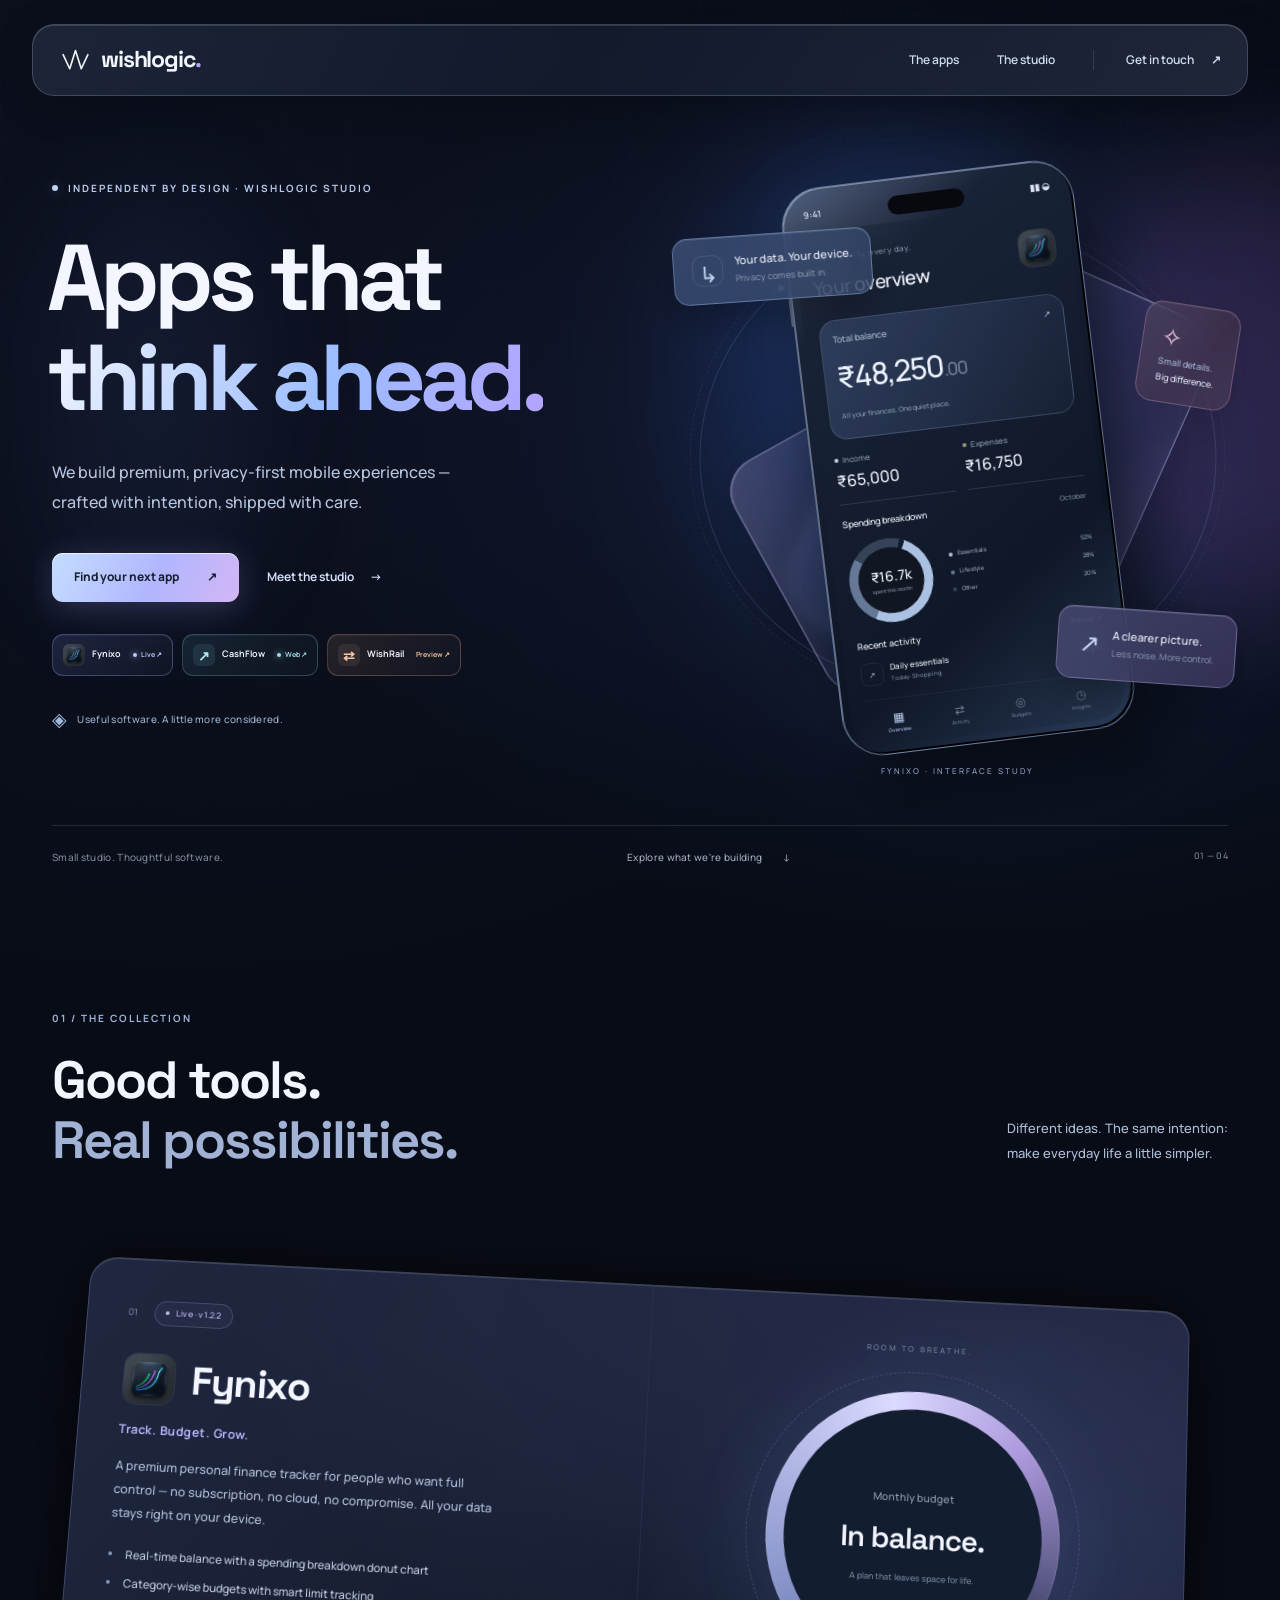
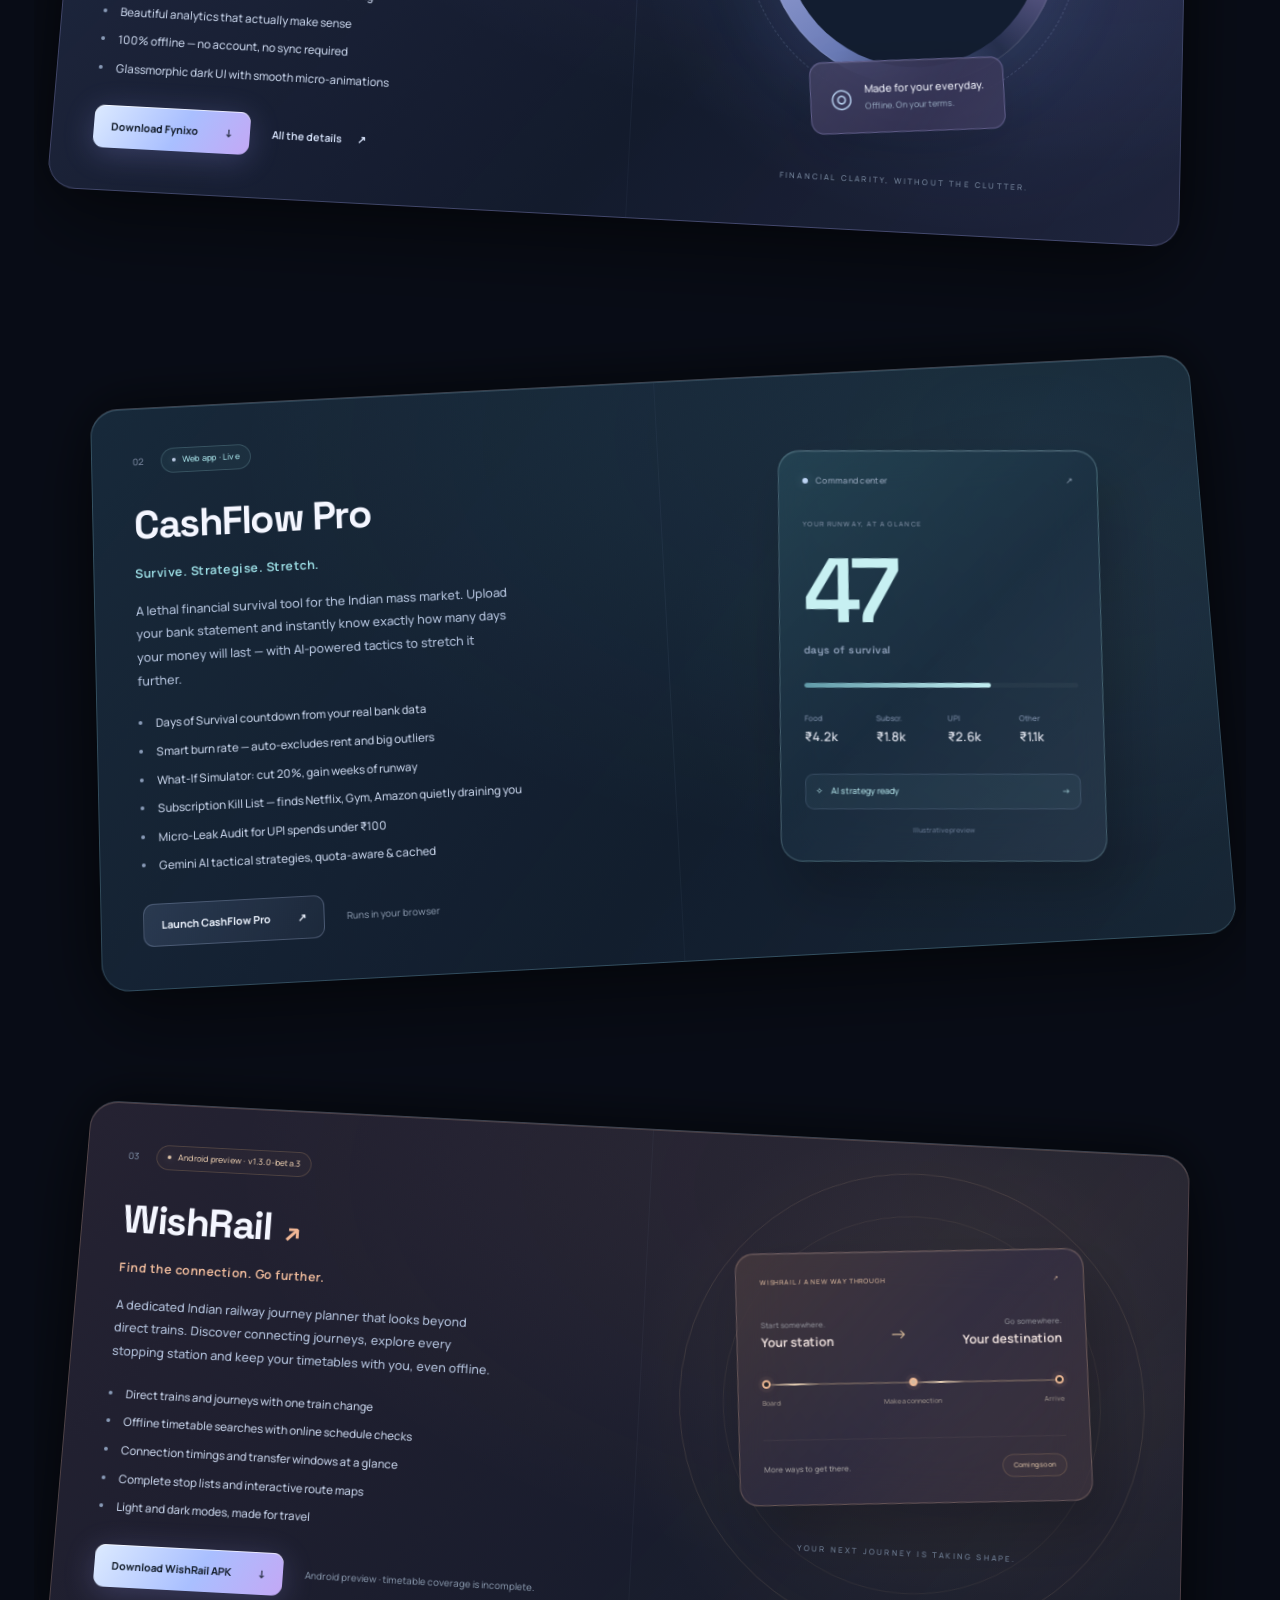
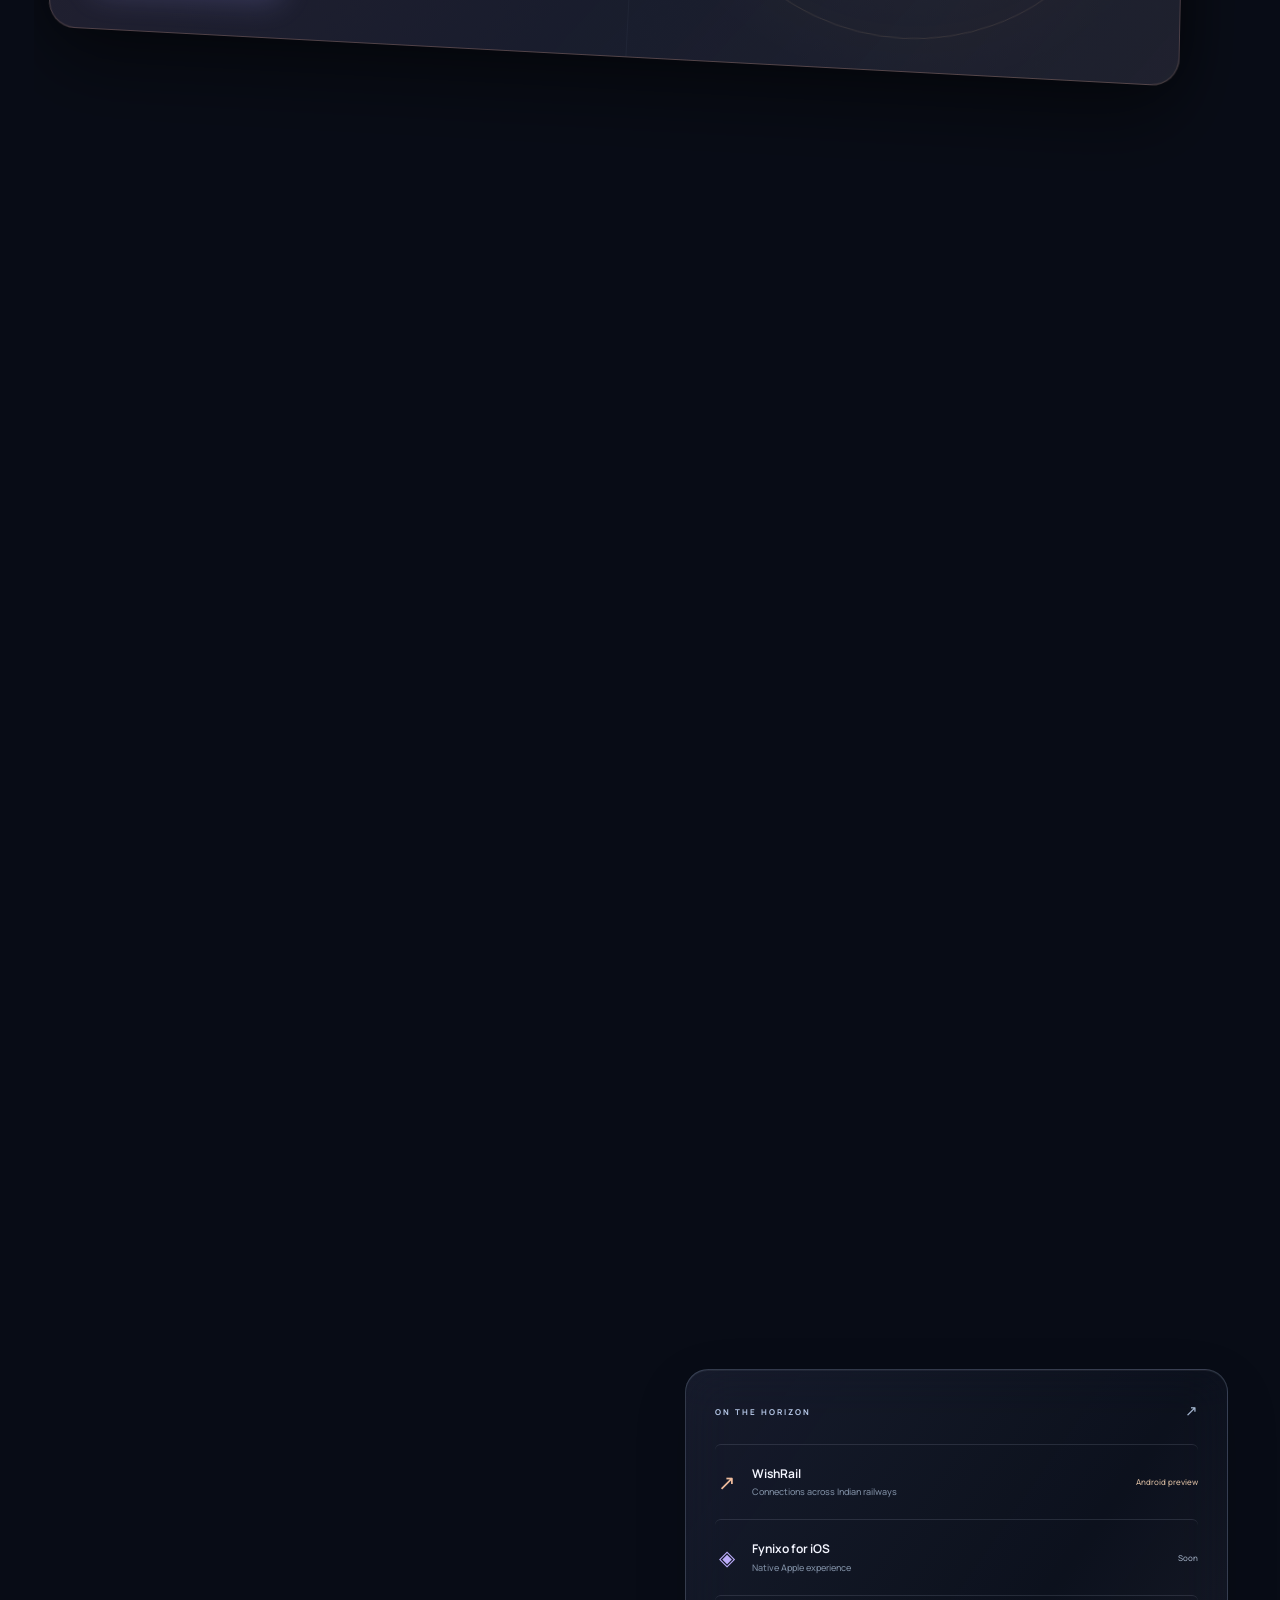
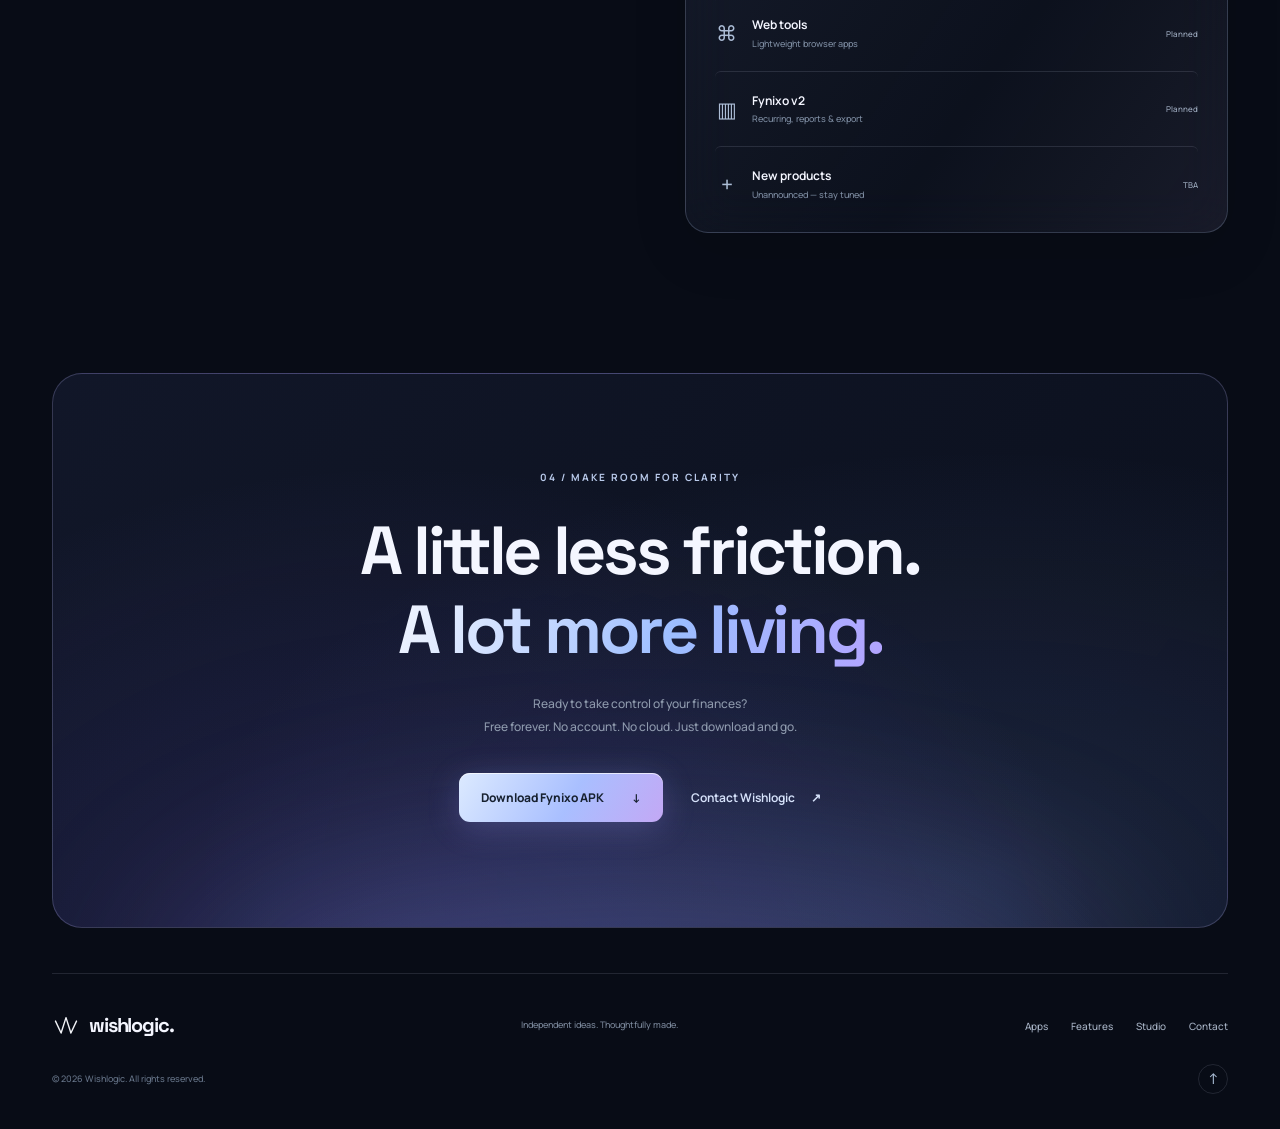
==== commit fdb696b7: "Add WishRail preview download and update Fynixo to 1.2.2" ====
--- a/index.html
+++ b/index.html
@@ -6,7 +6,7 @@
     <meta name="theme-color" content="#090b10" />
     <meta
       name="description"
-      content="Wishlogic is an independent studio building thoughtful, privacy-first apps. Meet Fynixo, CashFlow Pro and WishRail, coming soon."
+      content="Wishlogic is an independent studio building thoughtful, privacy-first apps. Meet Fynixo, CashFlow Pro and the WishRail Android preview."
     />
     <title>Wishlogic — Apps That Think Ahead</title>
     <link
@@ -97,7 +97,7 @@
             >
             <a href="#wishrail"
               ><span class="app-glyph rail-glyph" aria-hidden="true">⇄</span
-              >WishRail <span>Soon</span></a
+              >WishRail <span>Preview ↗</span></a
             >
           </div>
           <div class="hero-note">
@@ -231,7 +231,7 @@
           <div class="product-copy">
             <div class="product-meta">
               <span class="app-number">01</span
-              ><span class="badge"><i></i> Live · v1.0.0</span>
+              ><span class="badge"><i></i> Live · v1.2.2</span>
             </div>
             <div class="product-identity">
               <img
@@ -258,7 +258,7 @@
             <div class="product-actions">
               <a
                 class="button primary"
-                href="https://github.com/vishnurajkr/wishlogic/releases/download/v1.0.0/app-release.apk"
+                href="https://github.com/vishnurajkr/wishlogic/releases/download/fynixo-v1.2.2/Fynixo-1.2.2.apk"
                 >Download Fynixo <span aria-hidden="true">↓</span></a
               ><a class="text-link" href="#features"
                 >All the details <span aria-hidden="true">↗</span></a
@@ -344,7 +344,7 @@
           <div class="product-copy">
             <div class="product-meta">
               <span class="app-number">03</span
-              ><span class="badge coming"><i></i> Coming soon</span>
+              ><span class="badge coming"><i></i> Android preview · v1.3.0-beta.3</span>
             </div>
             <h3>WishRail<span class="rail-spark">↗</span></h3>
             <p class="product-tagline">Find the connection. Go further.</p>
@@ -361,9 +361,10 @@
               <li>Light and dark modes, made for travel</li>
             </ul>
             <div class="product-actions">
-              <span class="coming-label"
-                >In development <span aria-hidden="true">↗</span></span
-              ><span class="inline-note">Something worth the journey.</span>
+              <a class="button primary"
+                href="https://github.com/vishnurajkr/wishlogic/releases/download/wishrail-v1.3.0-beta.3/WishRail-1.3.0-beta.3.apk"
+                >Download WishRail APK <span aria-hidden="true">↓</span></a
+              ><span class="inline-note">Android preview · timetable coverage is incomplete.</span>
             </div>
           </div>
           <div class="rail-art">
@@ -508,7 +509,7 @@
           <div class="roadmap-row">
             <span class="roadmap-symbol">↗</span>
             <div>WishRail<small>Connections across Indian railways</small></div>
-            <span class="roadmap-status">Coming soon</span>
+            <span class="roadmap-status">Android preview</span>
           </div>
           <div class="roadmap-row">
             <span class="roadmap-symbol">◈</span>
@@ -549,7 +550,7 @@
         <div class="hero-actions">
           <a
             class="button primary"
-            href="https://github.com/vishnurajkr/wishlogic/releases/download/v1.0.0/app-release.apk"
+            href="https://github.com/vishnurajkr/wishlogic/releases/download/fynixo-v1.2.2/Fynixo-1.2.2.apk"
             >Download Fynixo APK <span aria-hidden="true">↓</span></a
           ><a class="text-link" href="mailto:hello@wishlogic.is-a.dev"
             >Contact Wishlogic <span aria-hidden="true">↗</span></a
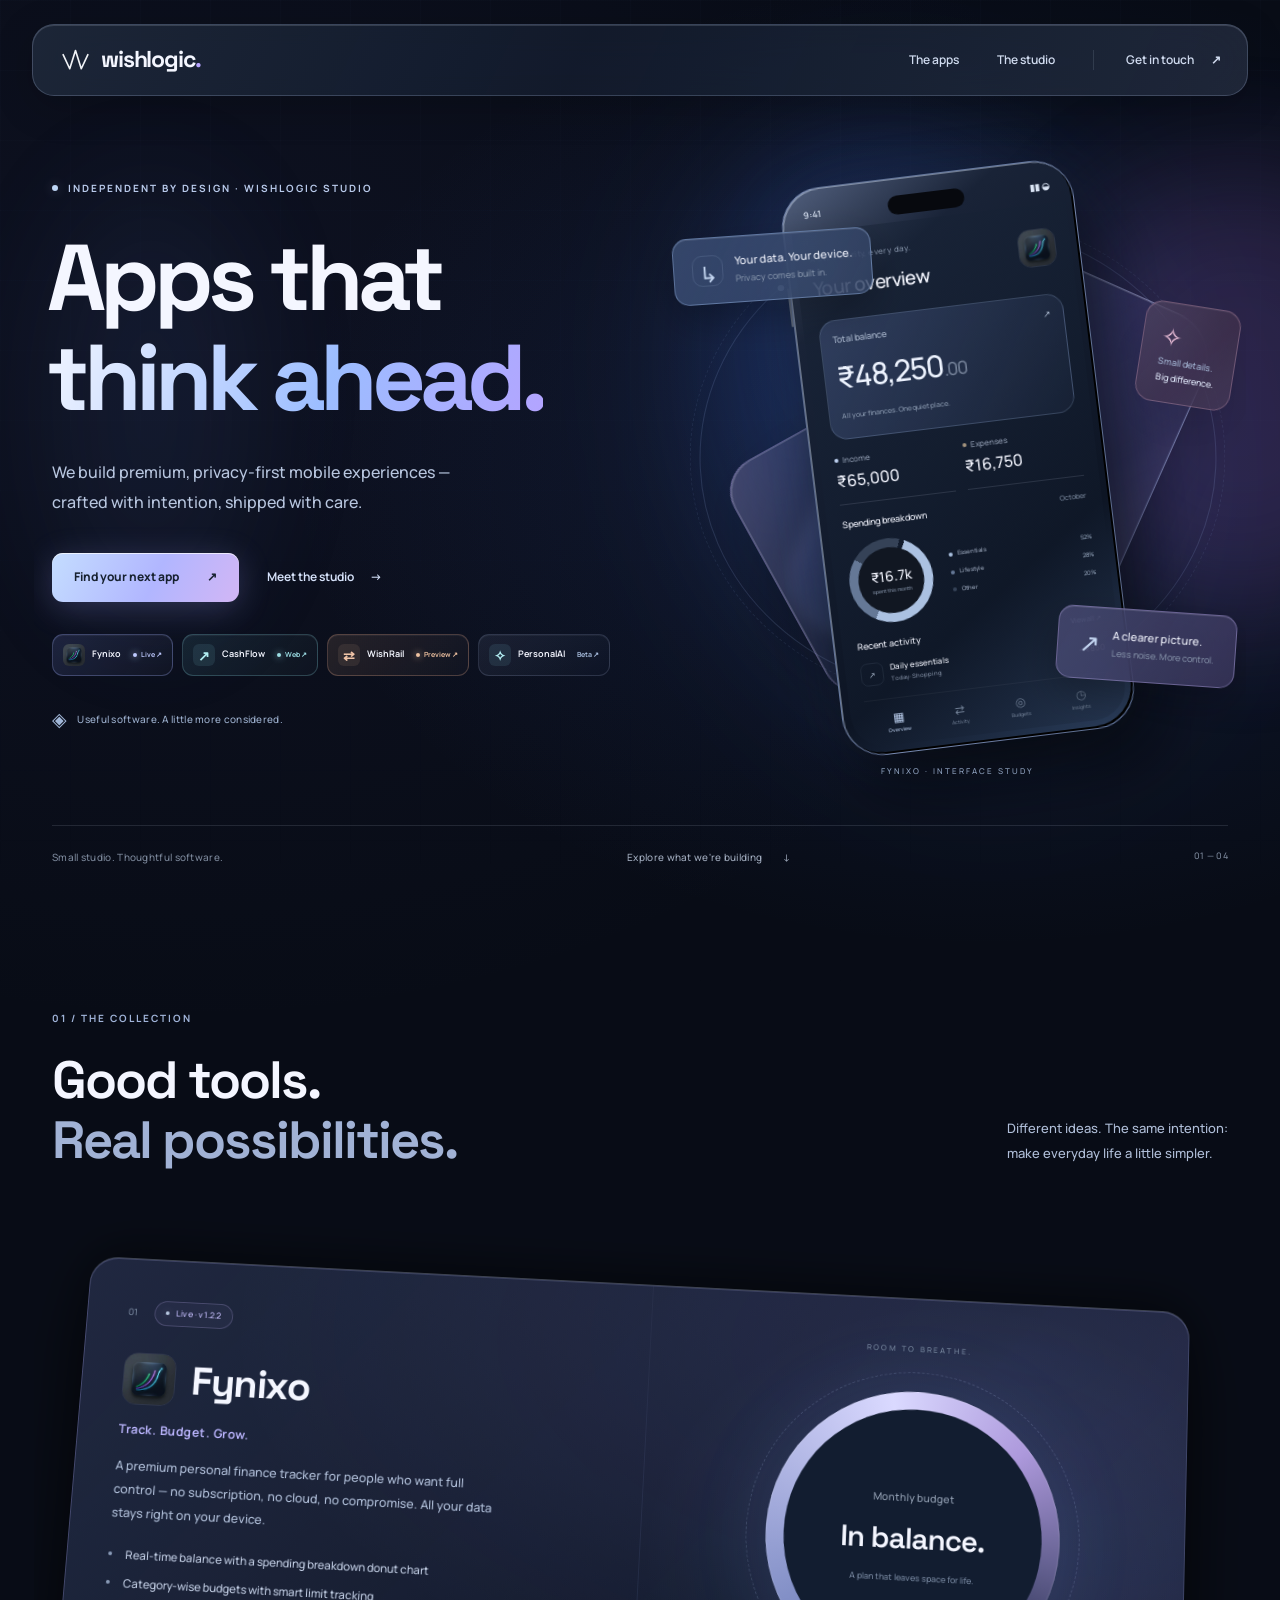
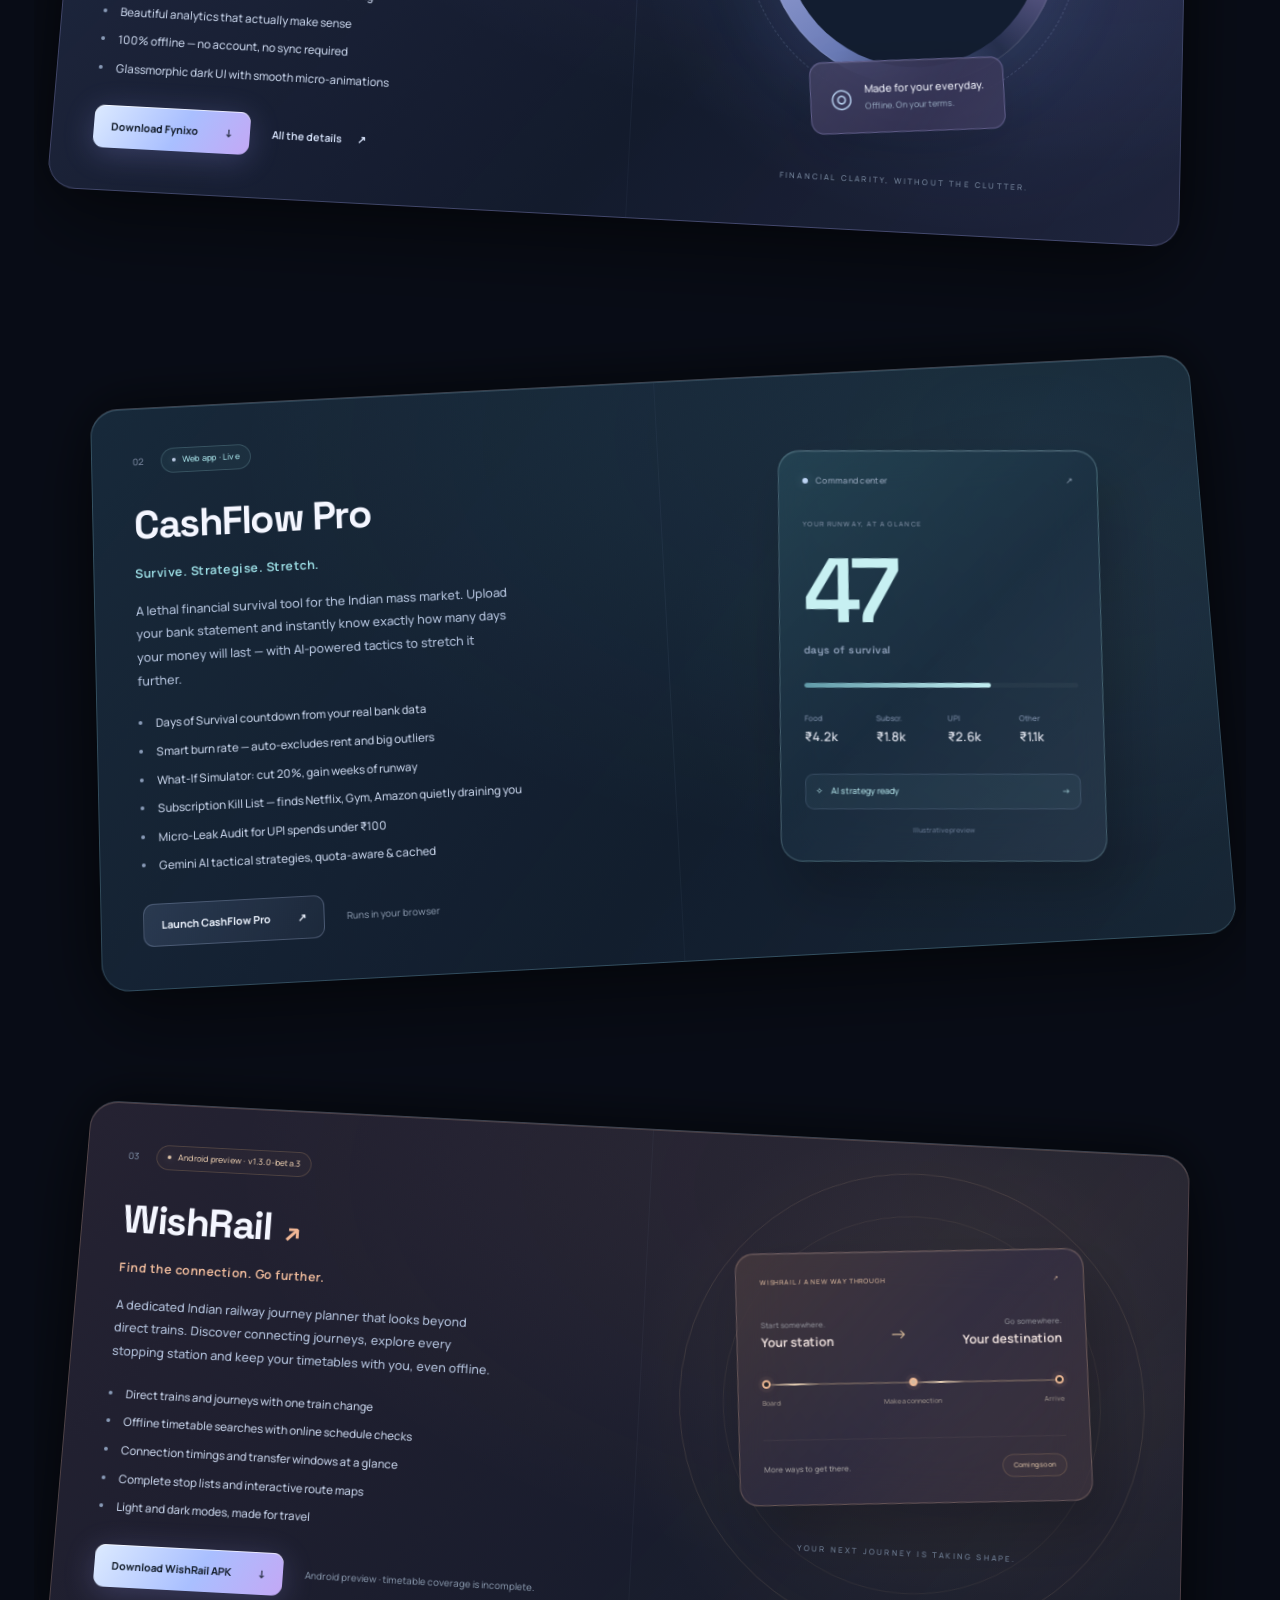
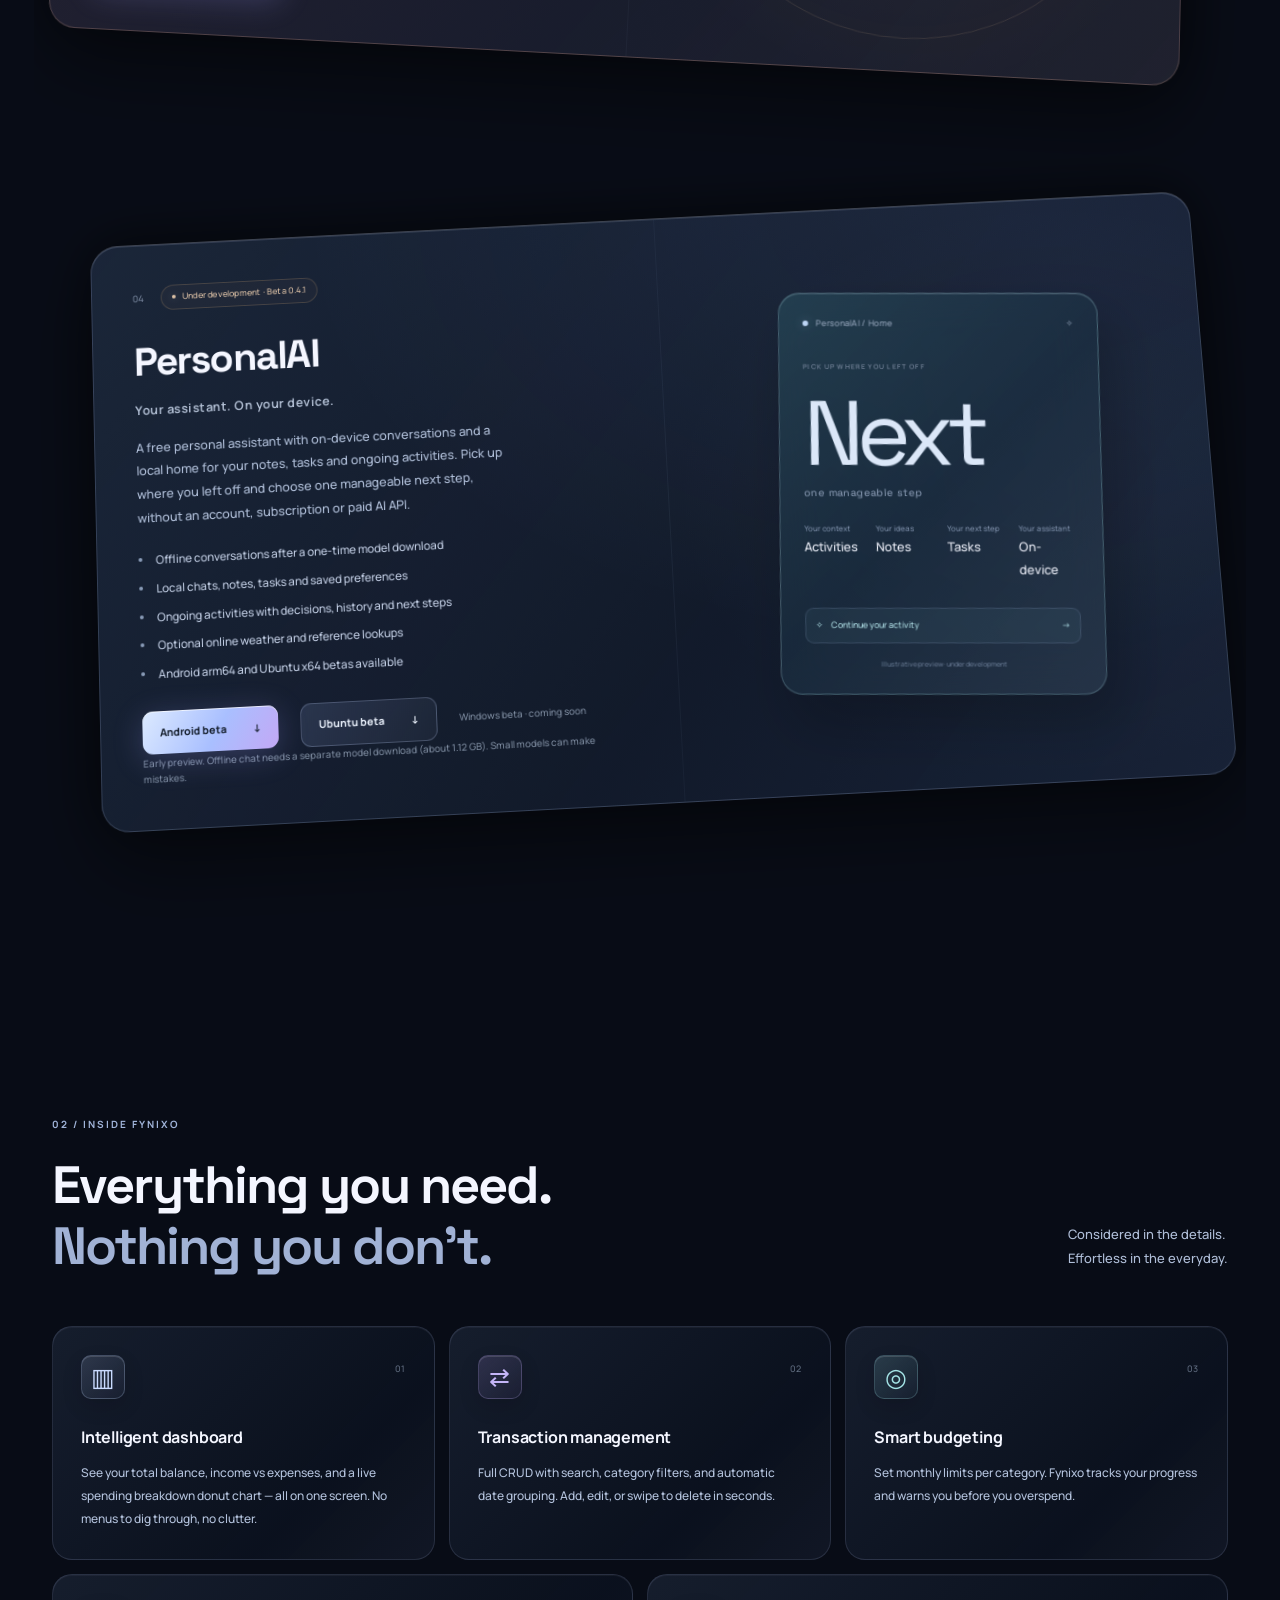
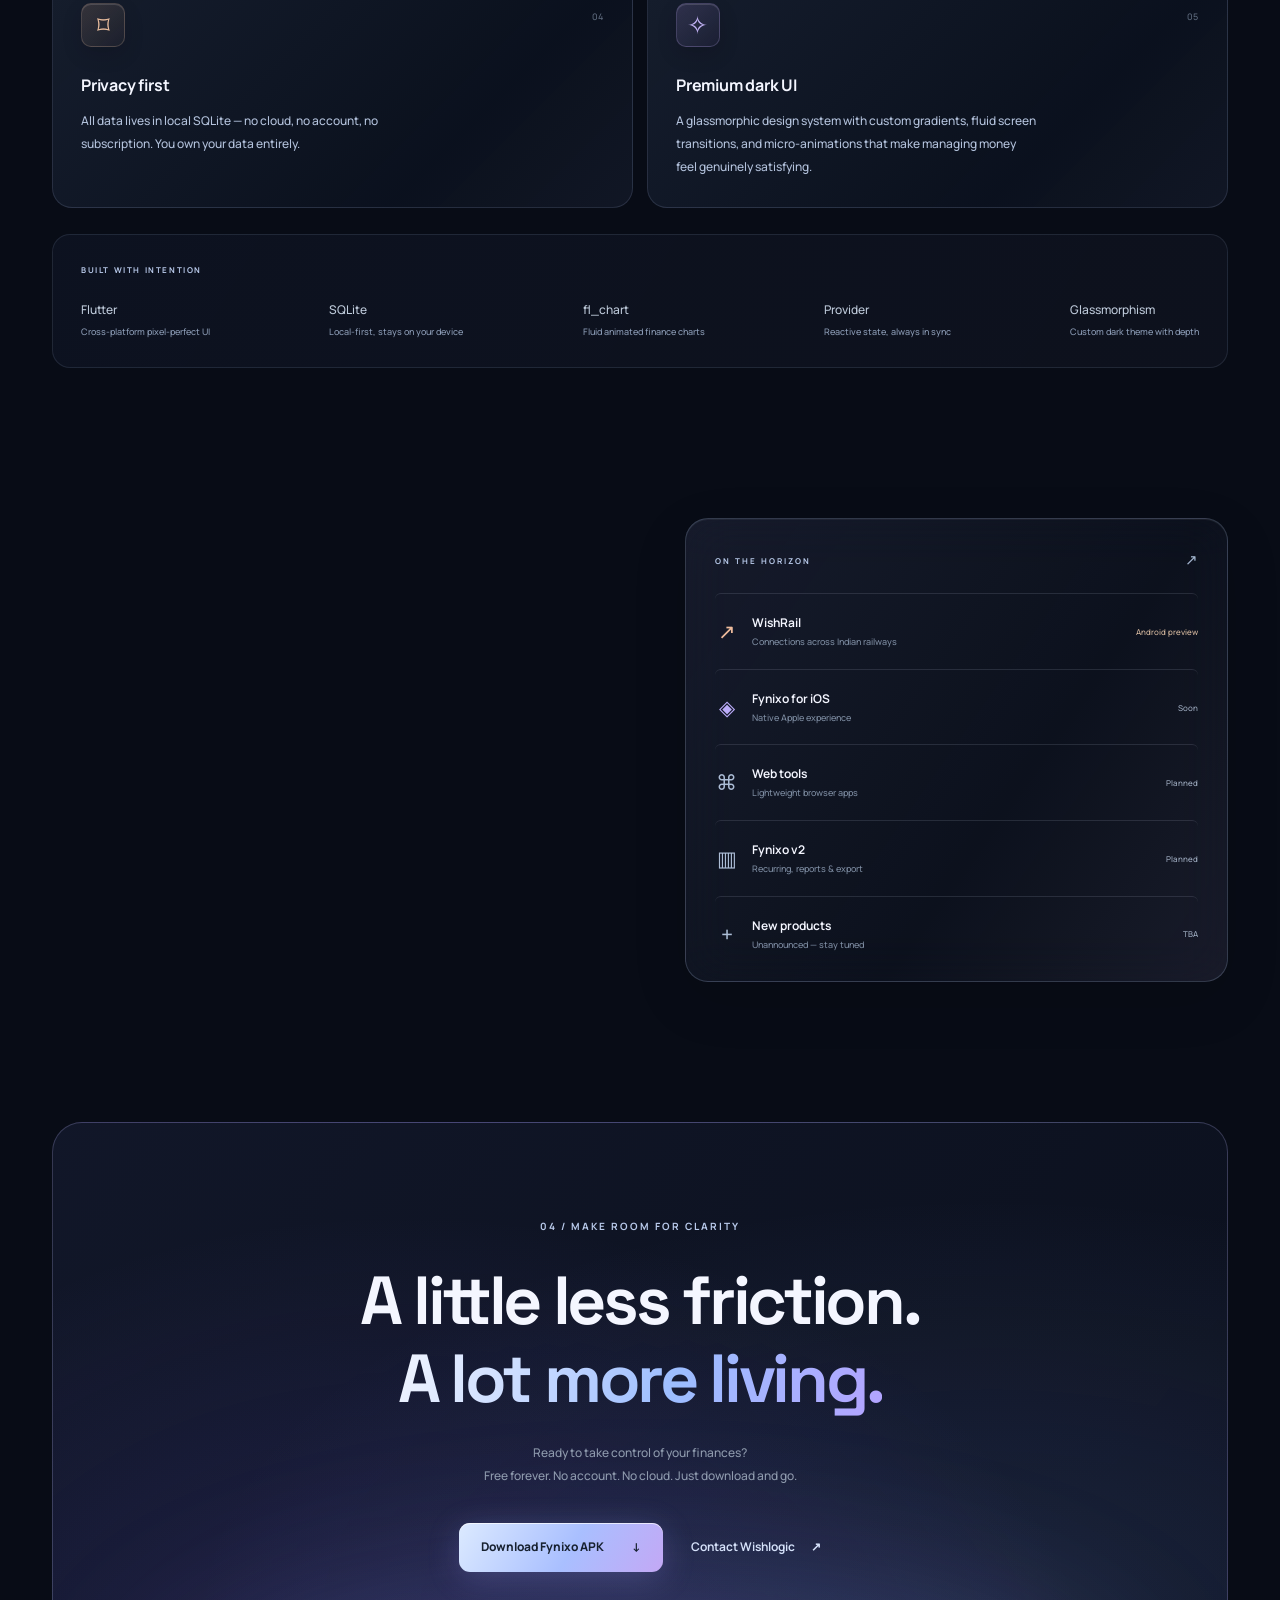
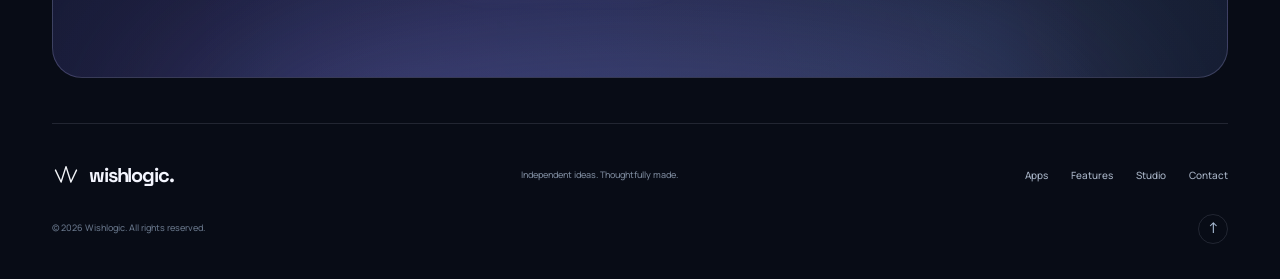
==== commit 10f281bd: "Add PersonalAI development card and public beta downloads" ====
--- a/index.html
+++ b/index.html
@@ -6,7 +6,7 @@
     <meta name="theme-color" content="#090b10" />
     <meta
       name="description"
-      content="Wishlogic is an independent studio building thoughtful, privacy-first apps. Meet Fynixo, CashFlow Pro and the WishRail Android preview."
+      content="Wishlogic is an independent studio building thoughtful, privacy-first apps. Meet Fynixo, CashFlow Pro, WishRail and the PersonalAI offline assistant."
     />
     <title>Wishlogic — Apps That Think Ahead</title>
     <link
@@ -99,6 +99,10 @@
               ><span class="app-glyph rail-glyph" aria-hidden="true">⇄</span
               >WishRail <span>Preview ↗</span></a
             >
+            <a href="#personalai"
+              ><span class="app-glyph" aria-hidden="true">✧</span
+              >PersonalAI <span>Beta ↗</span></a
+            >
           </div>
           <div class="hero-note">
             <span class="tiny-mark" aria-hidden="true">◈</span> Useful software.
@@ -396,6 +400,63 @@
               </div>
             </div>
             <span class="art-footnote">YOUR NEXT JOURNEY IS TAKING SHAPE.</span>
+          </div>
+        </article>
+        <article class="product-card personalai glass reveal" id="personalai">
+          <div class="product-copy">
+            <div class="product-meta">
+              <span class="app-number">04</span
+              ><span class="badge coming"><i></i> Under development · Beta 0.4.1</span>
+            </div>
+            <h3>PersonalAI</h3>
+            <p class="product-tagline">Your assistant. On your device.</p>
+            <p class="product-description">
+              A free personal assistant with on-device conversations and a local
+              home for your notes, tasks and ongoing activities. Pick up where
+              you left off and choose one manageable next step, without an
+              account, subscription or paid AI API.
+            </p>
+            <ul class="feature-list">
+              <li>Offline conversations after a one-time model download</li>
+              <li>Local chats, notes, tasks and saved preferences</li>
+              <li>Ongoing activities with decisions, history and next steps</li>
+              <li>Optional online weather and reference lookups</li>
+              <li>Android arm64 and Ubuntu x64 betas available</li>
+            </ul>
+            <div class="product-actions">
+              <a class="button primary"
+                href="https://github.com/vishnurajkr/personal-ai-downloads/releases/download/v0.4.1-preview/PersonalAI-android-arm64-preview.apk"
+                >Android beta <span aria-hidden="true">↓</span></a>
+              <a class="button secondary"
+                href="https://github.com/vishnurajkr/personal-ai-downloads/releases/download/v0.4.1-preview/PersonalAI-linux-x64.tar.gz"
+                >Ubuntu beta <span aria-hidden="true">↓</span></a>
+              <span class="inline-note">Windows beta · coming soon</span>
+            </div>
+            <p class="inline-note">
+              Early preview. Offline chat needs a separate model download
+              (about 1.12 GB). Small models can make mistakes.
+            </p>
+          </div>
+          <div class="cashflow-art" aria-label="Illustrative PersonalAI activity preview">
+            <div class="command-panel glass">
+              <div class="panel-top">
+                <span><i class="status-dot"></i> PersonalAI / Home</span>
+                <span aria-hidden="true">✧</span>
+              </div>
+              <span class="micro">PICK UP WHERE YOU LEFT OFF</span>
+              <div class="survival">Next<span>one manageable step</span></div>
+              <div class="spend-grid">
+                <div><span>Your context</span><strong>Activities</strong></div>
+                <div><span>Your ideas</span><strong>Notes</strong></div>
+                <div><span>Your next step</span><strong>Tasks</strong></div>
+                <div><span>Your assistant</span><strong>On-device</strong></div>
+              </div>
+              <div class="strategy">
+                <span aria-hidden="true">✧</span> Continue your activity
+                <span aria-hidden="true">→</span>
+              </div>
+              <span class="sample-label">Illustrative preview · under development</span>
+            </div>
           </div>
         </article>
       </section>
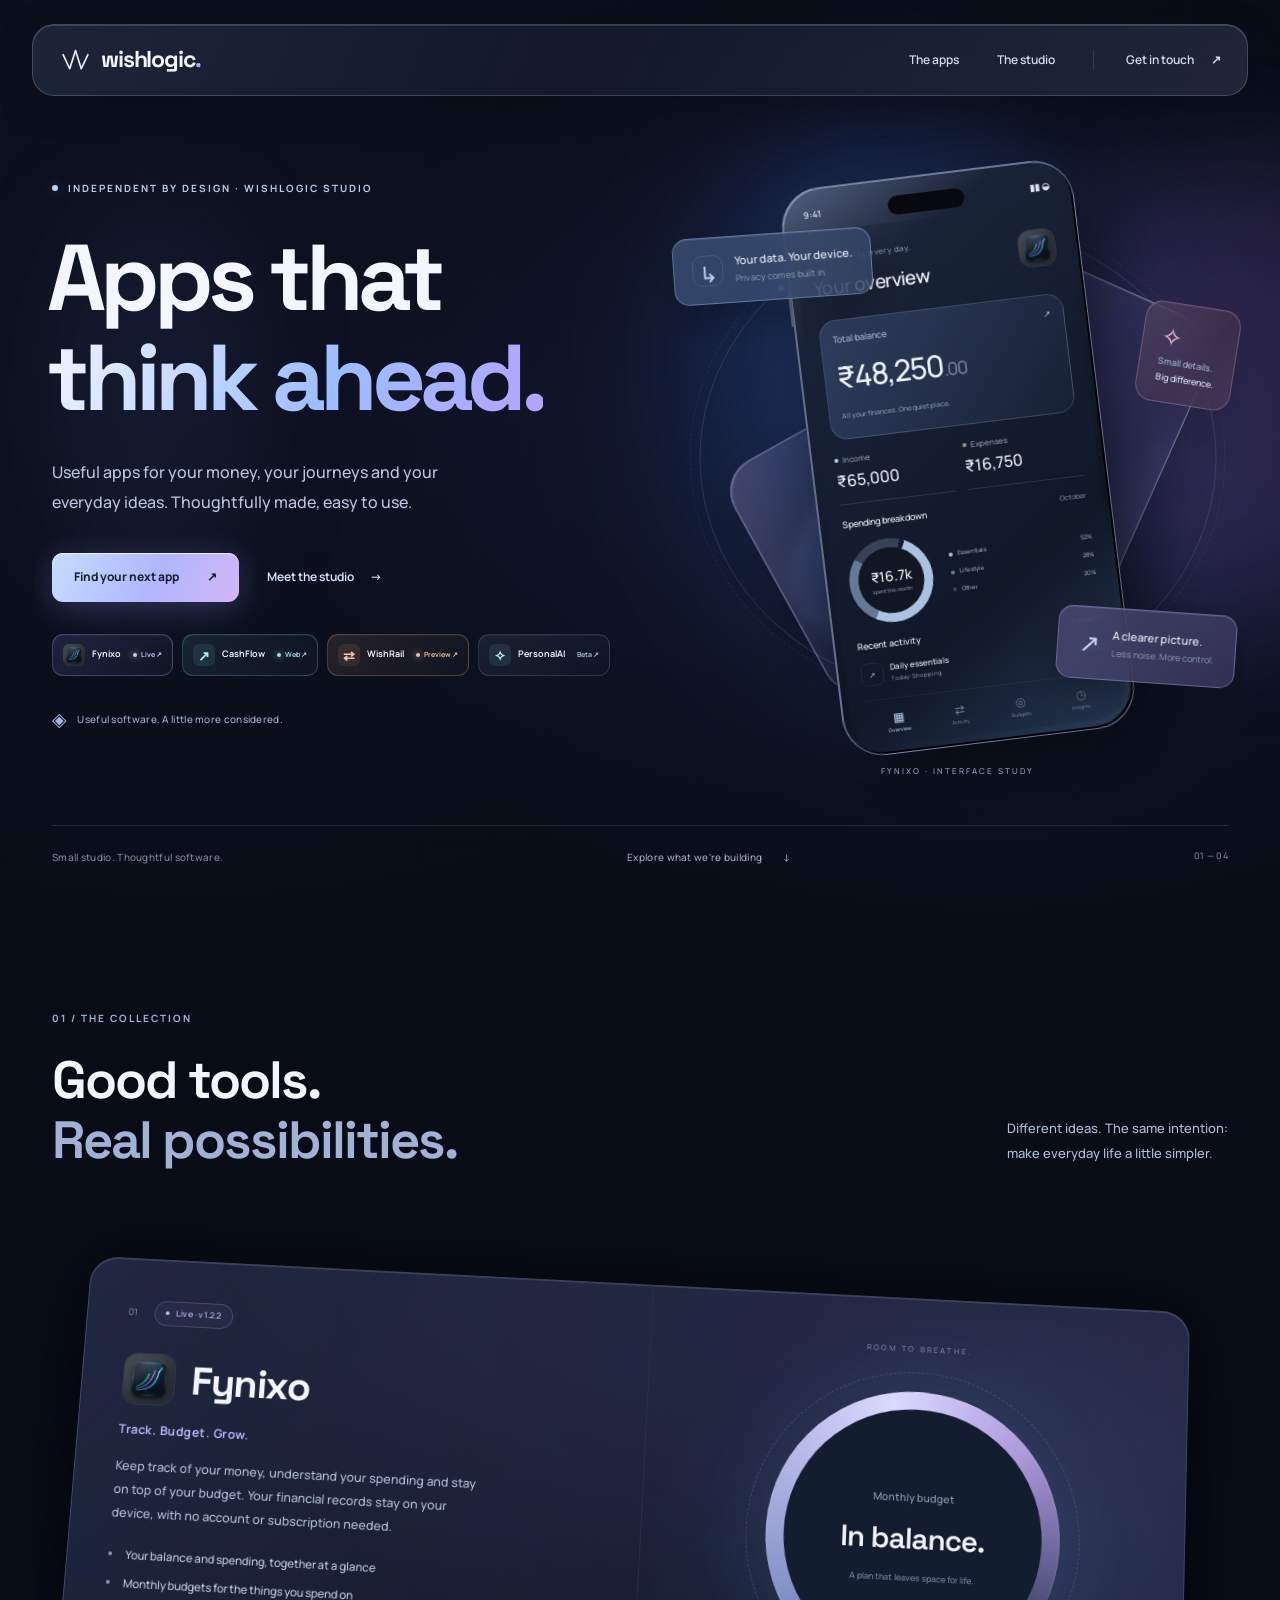
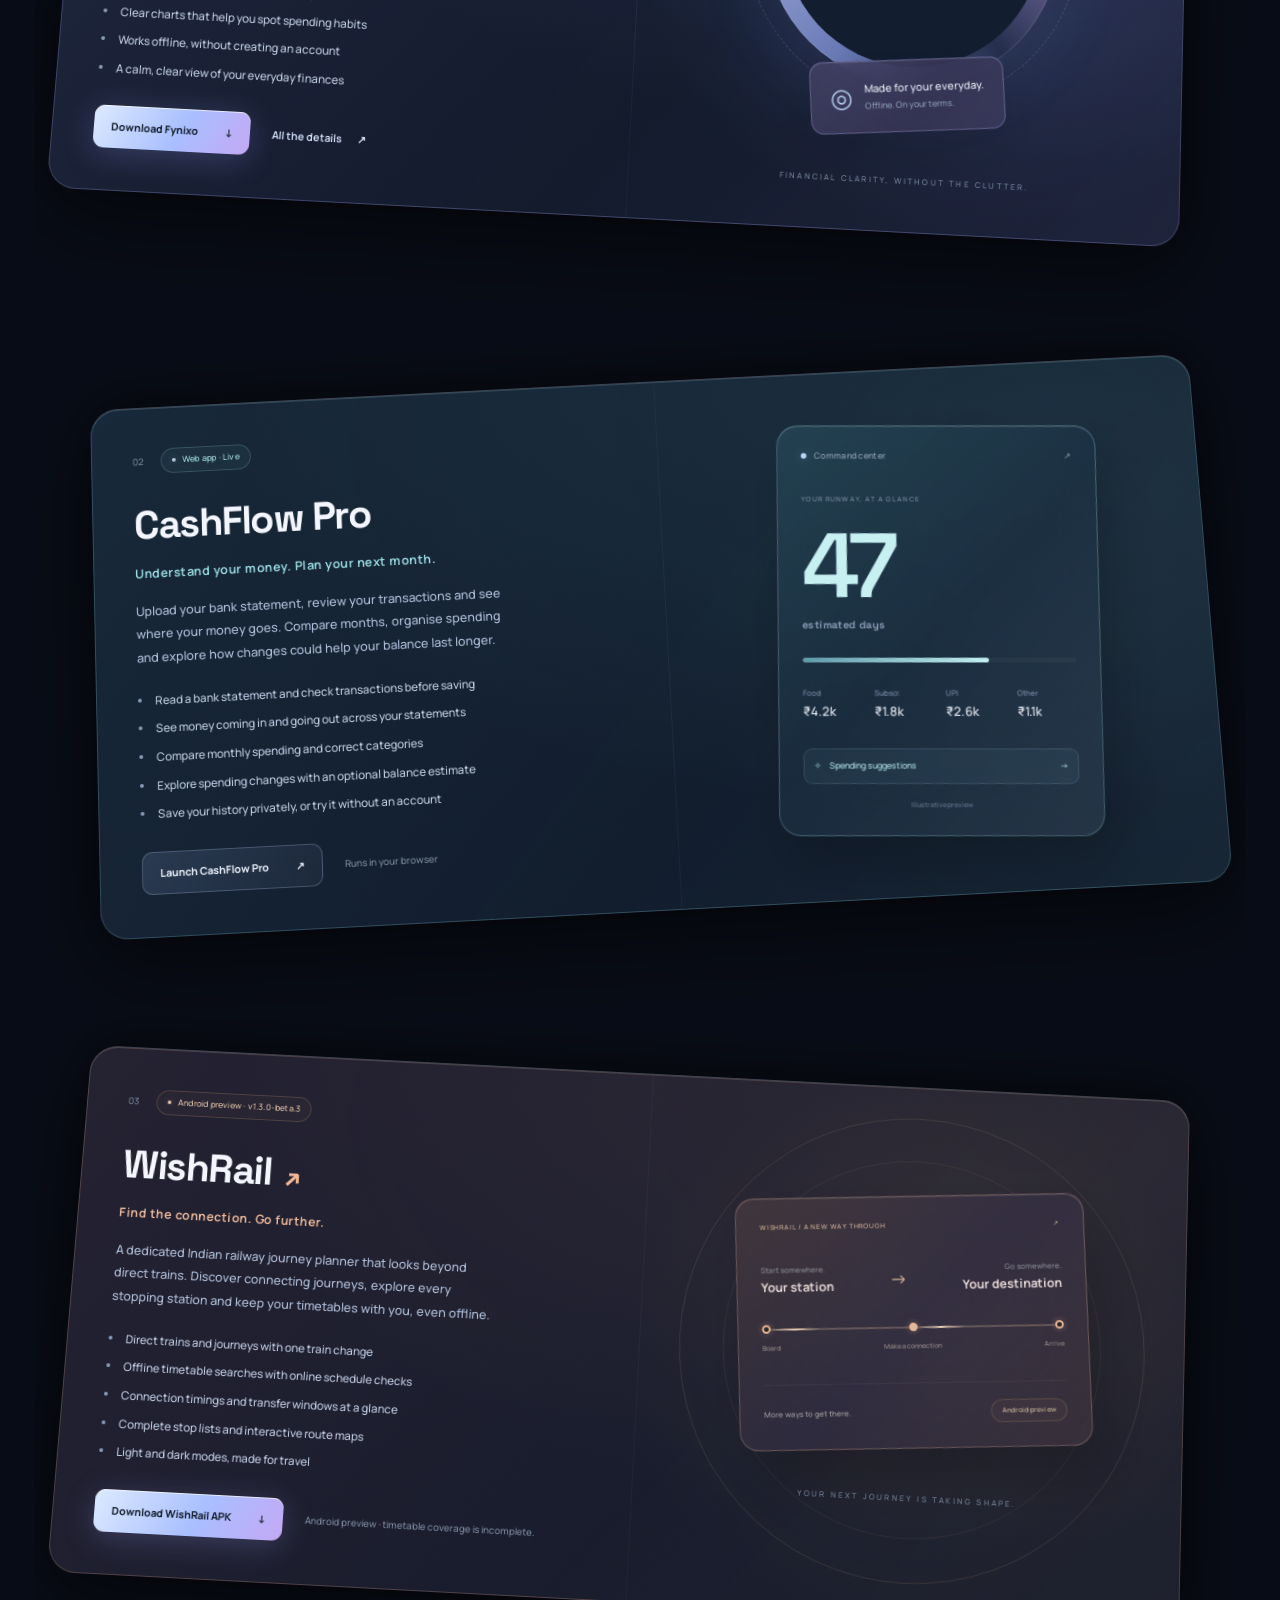
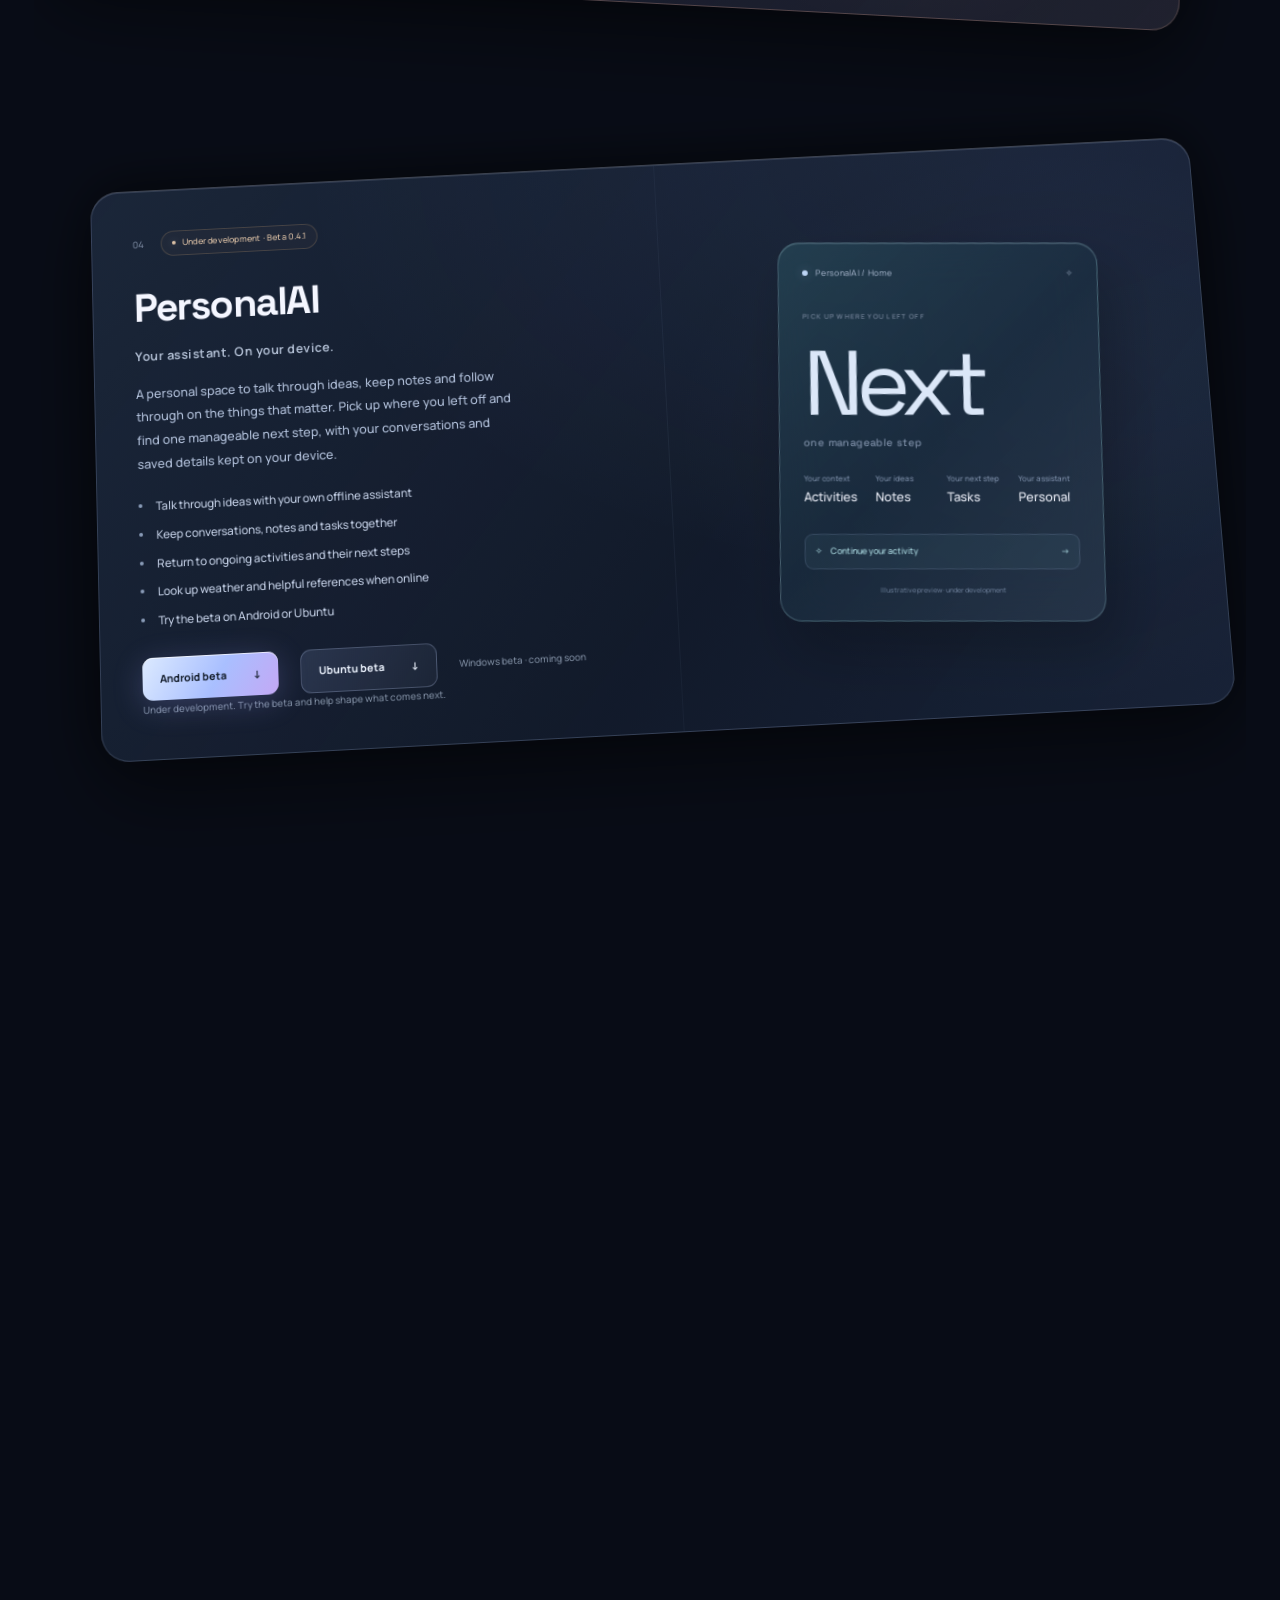
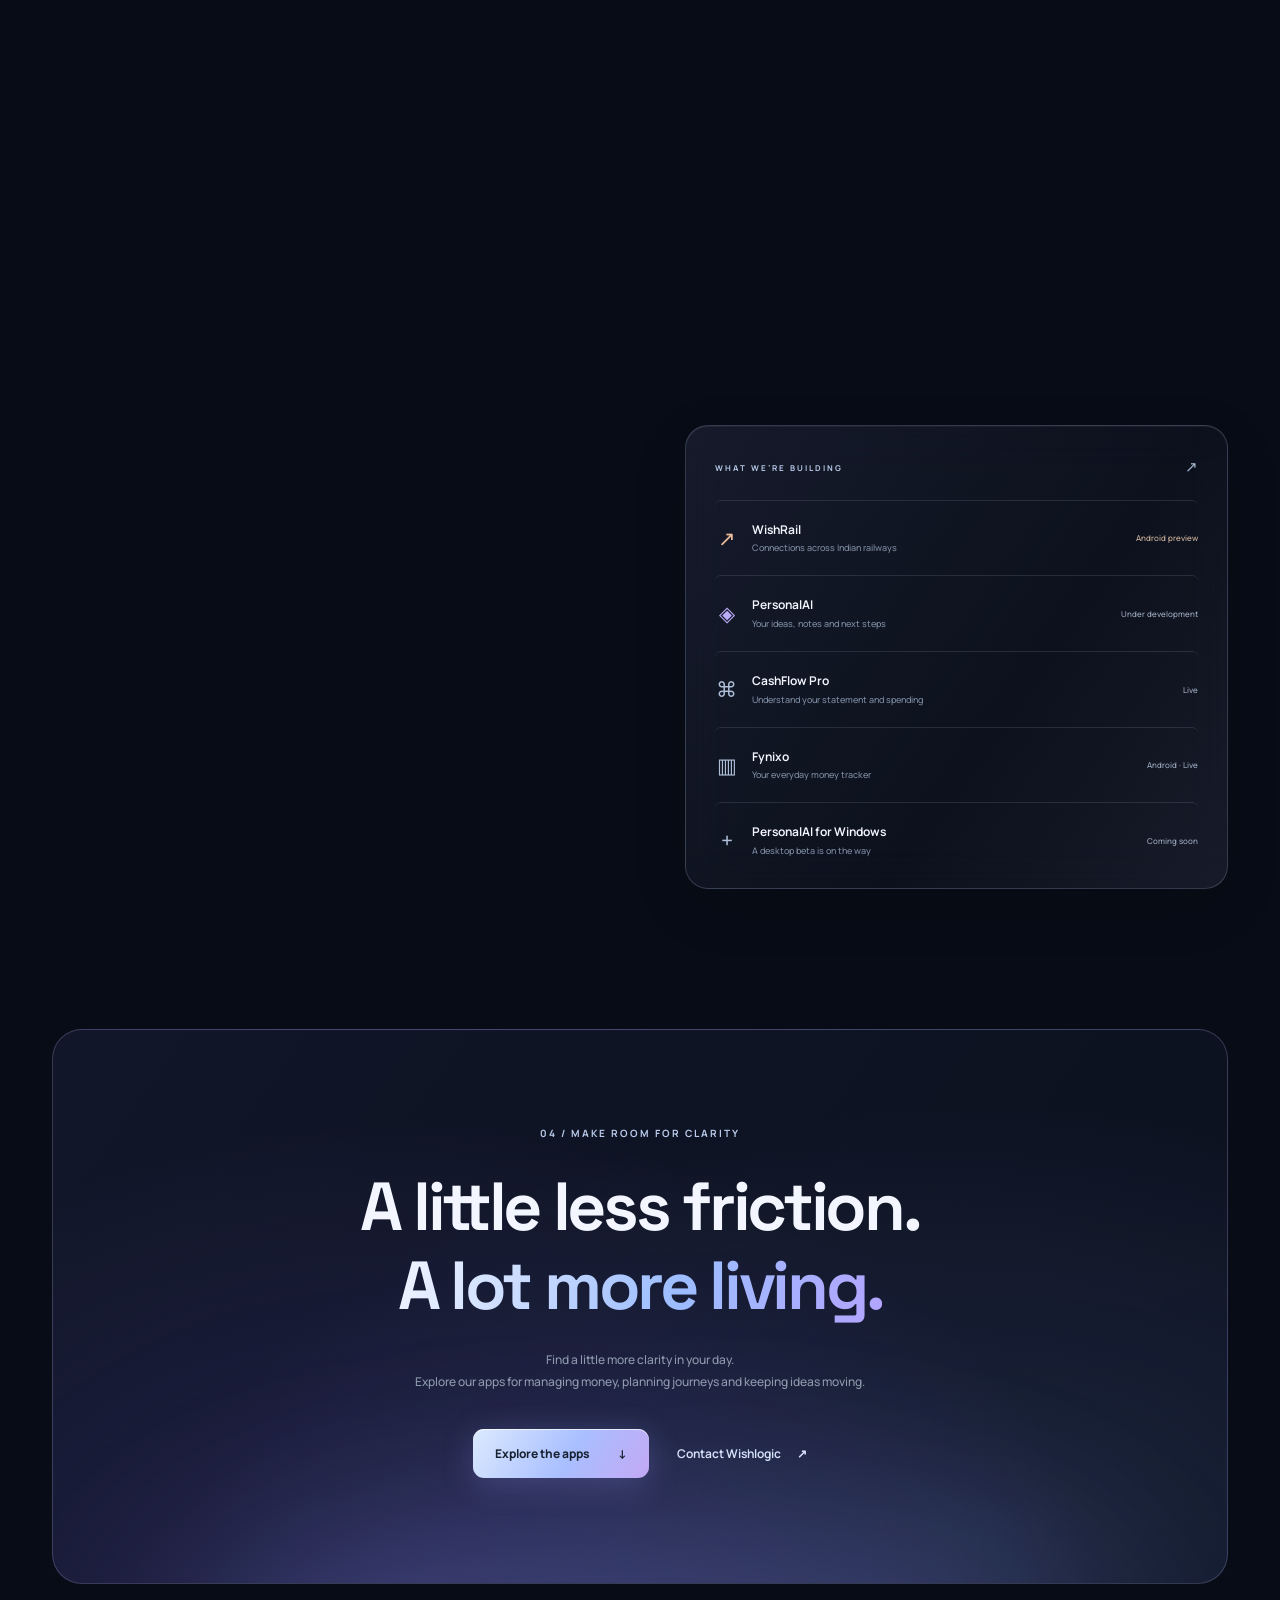
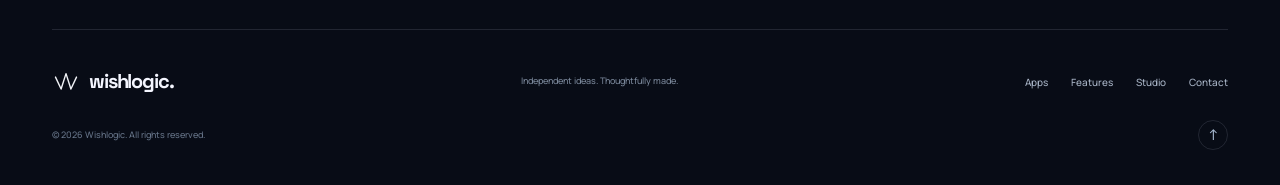
==== commit de1bcd8e: "Simplify website copy and refresh app and studio details" ====
--- a/index.html
+++ b/index.html
@@ -72,8 +72,8 @@
             Apps that<br /><span class="silver-text">think ahead.</span>
           </h1>
           <p class="hero-description">
-            We build premium, privacy-first mobile experiences — crafted with
-            intention, shipped with care.
+            Useful apps for your money, your journeys and your everyday ideas.
+            Thoughtfully made, easy to use.
           </p>
           <div class="hero-actions">
             <a class="button primary" href="#product"
@@ -248,16 +248,16 @@
             </div>
             <p class="product-tagline">Track. Budget. Grow.</p>
             <p class="product-description">
-              A premium personal finance tracker for people who want full
-              control — no subscription, no cloud, no compromise. All your data
-              stays right on your device.
+              Keep track of your money, understand your spending and stay on top
+              of your budget. Your financial records stay on your device,
+              with no account or subscription needed.
             </p>
             <ul class="feature-list">
-              <li>Real-time balance with a spending breakdown donut chart</li>
-              <li>Category-wise budgets with smart limit tracking</li>
-              <li>Beautiful analytics that actually make sense</li>
-              <li>100% offline — no account, no sync required</li>
-              <li>Glassmorphic dark UI with smooth micro-animations</li>
+              <li>Your balance and spending, together at a glance</li>
+              <li>Monthly budgets for the things you spend on</li>
+              <li>Clear charts that help you spot spending habits</li>
+              <li>Works offline, without creating an account</li>
+              <li>A calm, clear view of your everyday finances</li>
             </ul>
             <div class="product-actions">
               <a
@@ -298,23 +298,18 @@
               ><span class="badge"><i></i> Web app · Live</span>
             </div>
             <h3>CashFlow Pro</h3>
-            <p class="product-tagline">Survive. Strategise. Stretch.</p>
+            <p class="product-tagline">Understand your money. Plan your next month.</p>
             <p class="product-description">
-              A lethal financial survival tool for the Indian mass market.
-              Upload your bank statement and instantly know exactly how many
-              days your money will last — with AI-powered tactics to stretch it
-              further.
+              Upload your bank statement, review your transactions and see where
+              your money goes. Compare months, organise spending and explore
+              how changes could help your balance last longer.
             </p>
             <ul class="feature-list">
-              <li>Days of Survival countdown from your real bank data</li>
-              <li>Smart burn rate — auto-excludes rent and big outliers</li>
-              <li>What-If Simulator: cut 20%, gain weeks of runway</li>
-              <li>
-                Subscription Kill List — finds Netflix, Gym, Amazon quietly
-                draining you
-              </li>
-              <li>Micro-Leak Audit for UPI spends under ₹100</li>
-              <li>Gemini AI tactical strategies, quota-aware & cached</li>
+              <li>Read a bank statement and check transactions before saving</li>
+              <li>See money coming in and going out across your statements</li>
+              <li>Compare monthly spending and correct categories</li>
+              <li>Explore spending changes with an optional balance estimate</li>
+              <li>Save your history privately, or try it without an account</li>
             </ul>
             <div class="product-actions">
               <a class="button secondary" href="/cashflow"
@@ -329,7 +324,7 @@
                 ><span>↗</span>
               </div>
               <span class="micro">YOUR RUNWAY, AT A GLANCE</span>
-              <div class="survival">47<span>days of survival</span></div>
+              <div class="survival">47<span>estimated days</span></div>
               <div class="runway-bar"><span></span></div>
               <div class="spend-grid">
                 <div><span>Food</span><strong>₹4.2k</strong></div>
@@ -338,7 +333,7 @@
                 <div><span>Other</span><strong>₹1.1k</strong></div>
               </div>
               <div class="strategy">
-                <span>✧</span> AI strategy ready <span>→</span>
+                <span>✧</span> Spending suggestions <span>→</span>
               </div>
               <span class="sample-label">Illustrative preview</span>
             </div>
@@ -396,7 +391,7 @@
               </div>
               <div class="rail-bottom">
                 <span>More ways to get there.</span
-                ><span class="badge coming">Coming soon</span>
+                ><span class="badge coming">Android preview</span>
               </div>
             </div>
             <span class="art-footnote">YOUR NEXT JOURNEY IS TAKING SHAPE.</span>
@@ -411,17 +406,17 @@
             <h3>PersonalAI</h3>
             <p class="product-tagline">Your assistant. On your device.</p>
             <p class="product-description">
-              A free personal assistant with on-device conversations and a local
-              home for your notes, tasks and ongoing activities. Pick up where
-              you left off and choose one manageable next step, without an
-              account, subscription or paid AI API.
+              A personal space to talk through ideas, keep notes and follow
+              through on the things that matter. Pick up where you left off
+              and find one manageable next step, with your conversations and
+              saved details kept on your device.
             </p>
             <ul class="feature-list">
-              <li>Offline conversations after a one-time model download</li>
-              <li>Local chats, notes, tasks and saved preferences</li>
-              <li>Ongoing activities with decisions, history and next steps</li>
-              <li>Optional online weather and reference lookups</li>
-              <li>Android arm64 and Ubuntu x64 betas available</li>
+              <li>Talk through ideas with your own offline assistant</li>
+              <li>Keep conversations, notes and tasks together</li>
+              <li>Return to ongoing activities and their next steps</li>
+              <li>Look up weather and helpful references when online</li>
+              <li>Try the beta on Android or Ubuntu</li>
             </ul>
             <div class="product-actions">
               <a class="button primary"
@@ -433,8 +428,7 @@
               <span class="inline-note">Windows beta · coming soon</span>
             </div>
             <p class="inline-note">
-              Early preview. Offline chat needs a separate model download
-              (about 1.12 GB). Small models can make mistakes.
+              Under development. Try the beta and help shape what comes next.
             </p>
           </div>
           <div class="cashflow-art" aria-label="Illustrative PersonalAI activity preview">
@@ -449,7 +443,7 @@
                 <div><span>Your context</span><strong>Activities</strong></div>
                 <div><span>Your ideas</span><strong>Notes</strong></div>
                 <div><span>Your next step</span><strong>Tasks</strong></div>
-                <div><span>Your assistant</span><strong>On-device</strong></div>
+                <div><span>Your assistant</span><strong>Personal</strong></div>
               </div>
               <div class="strategy">
                 <span aria-hidden="true">✧</span> Continue your activity
@@ -492,8 +486,8 @@
             ><span class="feature-index">02</span>
             <h3>Transaction management</h3>
             <p>
-              Full CRUD with search, category filters, and automatic date
-              grouping. Add, edit, or swipe to delete in seconds.
+              Add and edit transactions, find a past payment or filter spending
+              by category. Your records stay easy to browse.
             </p>
           </article>
           <article class="feature-item reveal">
@@ -510,30 +504,28 @@
             ><span class="feature-index">04</span>
             <h3>Privacy first</h3>
             <p>
-              All data lives in local SQLite — no cloud, no account, no
-              subscription. You own your data entirely.
+              Your financial records stay on your device. Fynixo works without
+              an account or subscription.
             </p>
           </article>
           <article class="feature-item reveal">
             <span class="feature-icon" aria-hidden="true">✧</span
             ><span class="feature-index">05</span>
-            <h3>Premium dark UI</h3>
+            <h3>Comfortable to use</h3>
             <p>
-              A glassmorphic design system with custom gradients, fluid screen
-              transitions, and micro-animations that make managing money feel
-              genuinely satisfying.
+              A clear layout, readable charts and a comfortable dark theme make
+              it easy to check in on your money.
             </p>
           </article>
         </div>
         <div class="stack reveal">
           <span class="eyebrow">Built with intention</span>
           <div>
-            <span>Flutter <small>Cross-platform pixel-perfect UI</small></span
-            ><span>SQLite <small>Local-first, stays on your device</small></span
-            ><span>fl_chart <small>Fluid animated finance charts</small></span
-            ><span>Provider <small>Reactive state, always in sync</small></span
-            ><span
-              >Glassmorphism <small>Custom dark theme with depth</small></span
+            <span>Simple <small>Easy to find your way around</small></span
+            ><span>Private <small>Your records stay on your device</small></span
+            ><span>Clear <small>Understand your spending at a glance</small></span
+            ><span>Offline <small>Check your money wherever you are</small></span
+            ><span>Independent <small>Made with care by a small studio</small></span
             >
           </div>
         </div>
@@ -550,13 +542,14 @@
             <span class="silver-text">possibility.</span>
           </h2>
           <p>
-            Wishlogic is an indie dev studio focused on making genuinely useful
-            software — tools that respect your privacy, work offline, and get
-            out of the way.
+            Wishlogic is an independent studio making useful software for
+            everyday life, with care for your time and your privacy.
           </p>
           <p>
-            Fynixo is the first product. More apps and tools are in the works.
-            If you like what you see here, this is just the beginning.
+            From managing money with Fynixo and CashFlow to planning journeys
+            with WishRail and keeping ideas moving with PersonalAI, each app
+            starts with a practical need. The previews are still growing,
+            and your feedback helps shape them.
           </p>
           <a class="text-link" href="mailto:hello@wishlogic.is-a.dev"
             >Say hello <span aria-hidden="true">↗</span></a
@@ -564,7 +557,7 @@
         </div>
         <div class="roadmap glass reveal">
           <div class="roadmap-header">
-            <span class="eyebrow">On the horizon</span
+            <span class="eyebrow">What we’re building</span
             ><span aria-hidden="true">↗</span>
           </div>
           <div class="roadmap-row">
@@ -574,23 +567,23 @@
           </div>
           <div class="roadmap-row">
             <span class="roadmap-symbol">◈</span>
-            <div>Fynixo for iOS<small>Native Apple experience</small></div>
-            <span class="roadmap-status">Soon</span>
+            <div>PersonalAI<small>Your ideas, notes and next steps</small></div>
+            <span class="roadmap-status">Under development</span>
           </div>
           <div class="roadmap-row">
             <span class="roadmap-symbol">⌘</span>
-            <div>Web tools<small>Lightweight browser apps</small></div>
-            <span class="roadmap-status">Planned</span>
+            <div>CashFlow Pro<small>Understand your statement and spending</small></div>
+            <span class="roadmap-status">Live</span>
           </div>
           <div class="roadmap-row">
             <span class="roadmap-symbol">▥</span>
-            <div>Fynixo v2<small>Recurring, reports & export</small></div>
-            <span class="roadmap-status">Planned</span>
+            <div>Fynixo<small>Your everyday money tracker</small></div>
+            <span class="roadmap-status">Android · Live</span>
           </div>
           <div class="roadmap-row">
             <span class="roadmap-symbol">+</span>
-            <div>New products<small>Unannounced — stay tuned</small></div>
-            <span class="roadmap-status">TBA</span>
+            <div>PersonalAI for Windows<small>A desktop beta is on the way</small></div>
+            <span class="roadmap-status">Coming soon</span>
           </div>
         </div>
       </section>
@@ -605,14 +598,14 @@
           >
         </h2>
         <p>
-          Ready to take control of your finances?<br />Free forever. No account.
-          No cloud. Just download and go.
+          Find a little more clarity in your day.<br />Explore our apps for
+          managing money, planning journeys and keeping ideas moving.
         </p>
         <div class="hero-actions">
           <a
             class="button primary"
-            href="https://github.com/vishnurajkr/wishlogic/releases/download/fynixo-v1.2.2/Fynixo-1.2.2.apk"
-            >Download Fynixo APK <span aria-hidden="true">↓</span></a
+            href="#product"
+            >Explore the apps <span aria-hidden="true">↓</span></a
           ><a class="text-link" href="mailto:hello@wishlogic.is-a.dev"
             >Contact Wishlogic <span aria-hidden="true">↗</span></a
           >
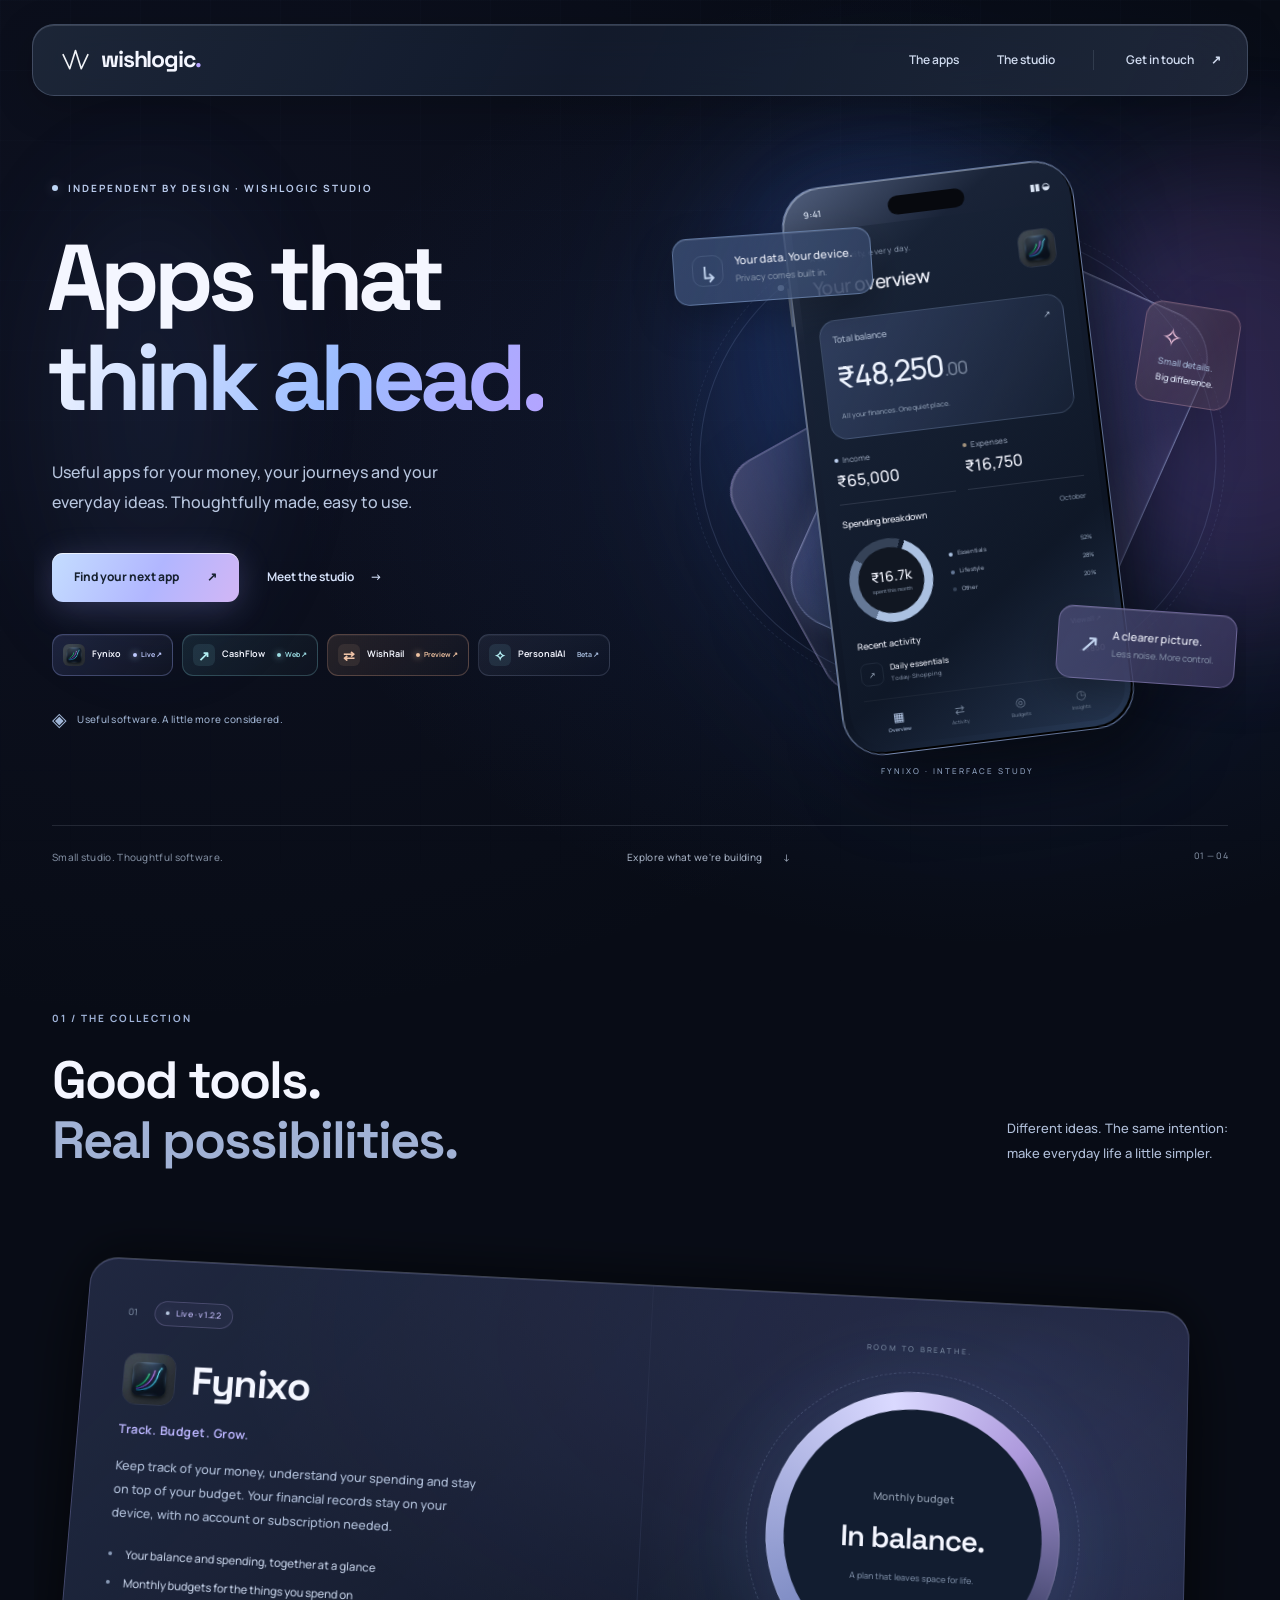
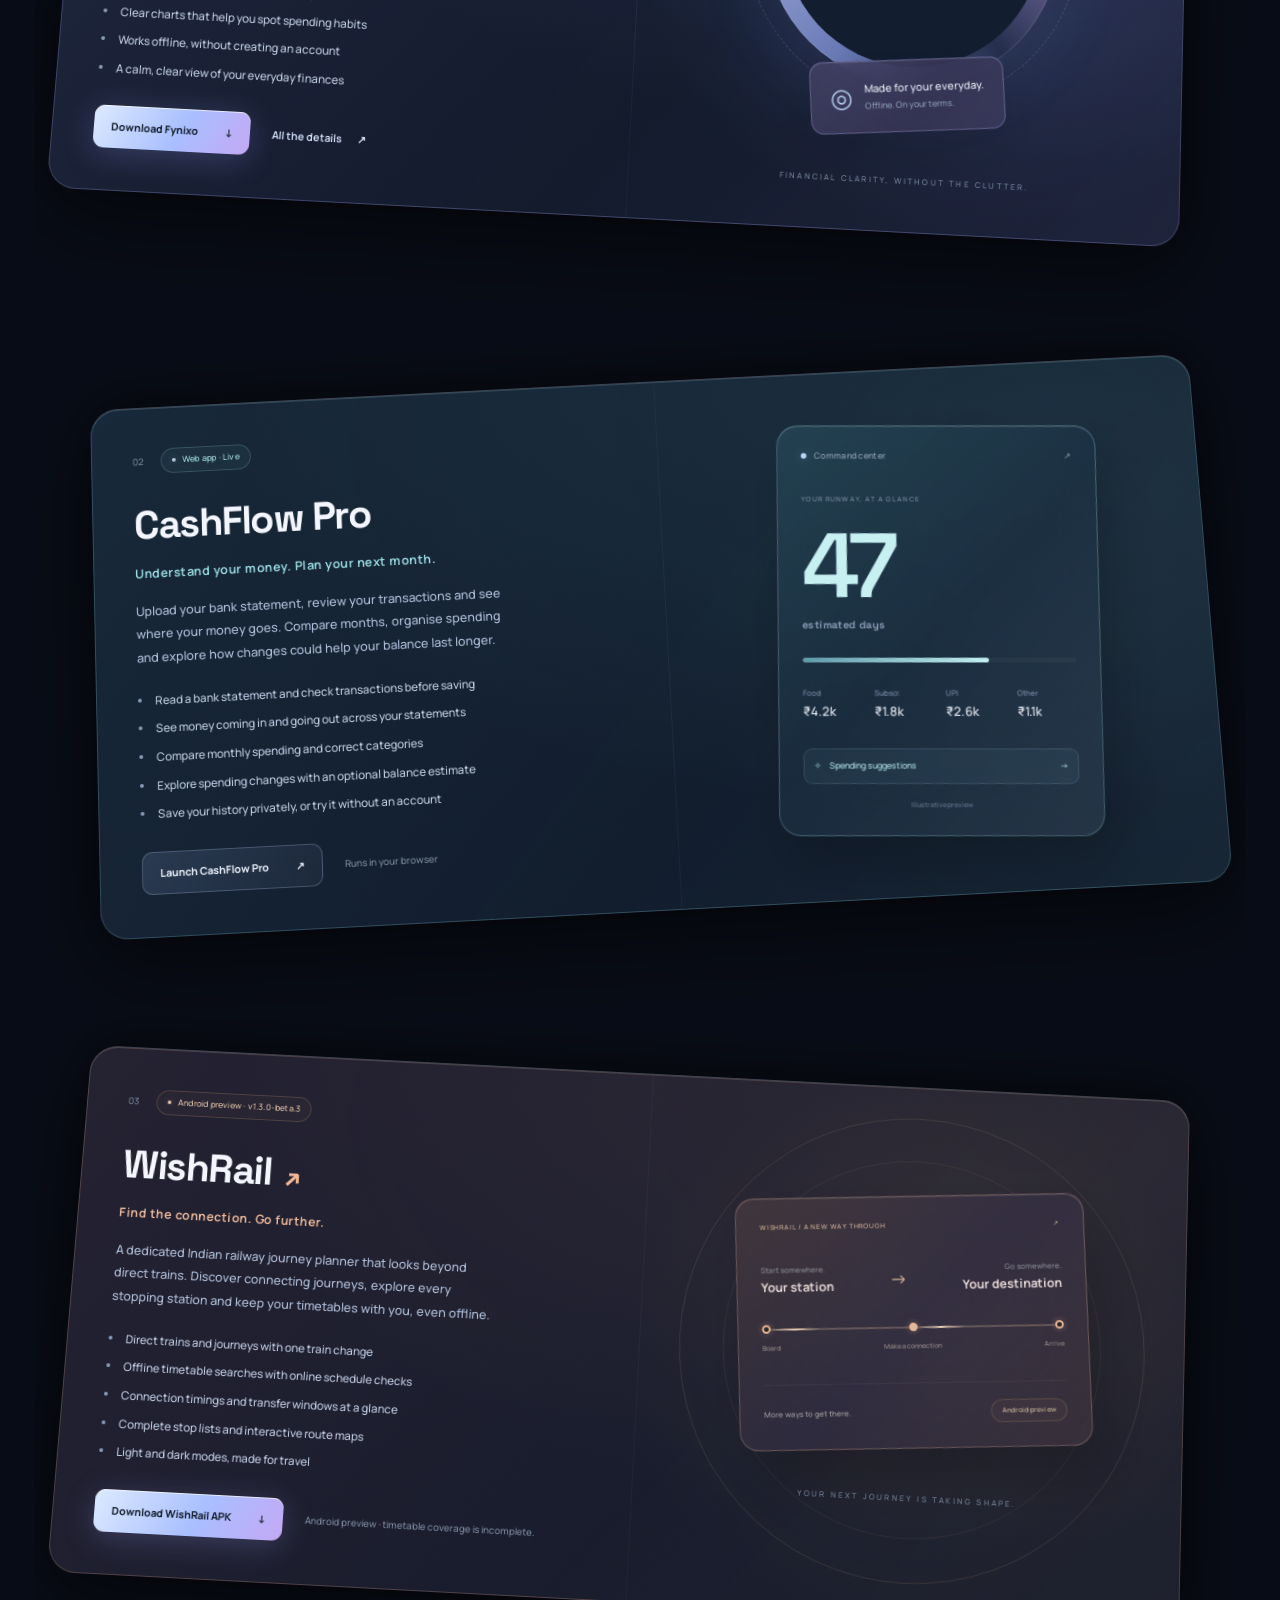
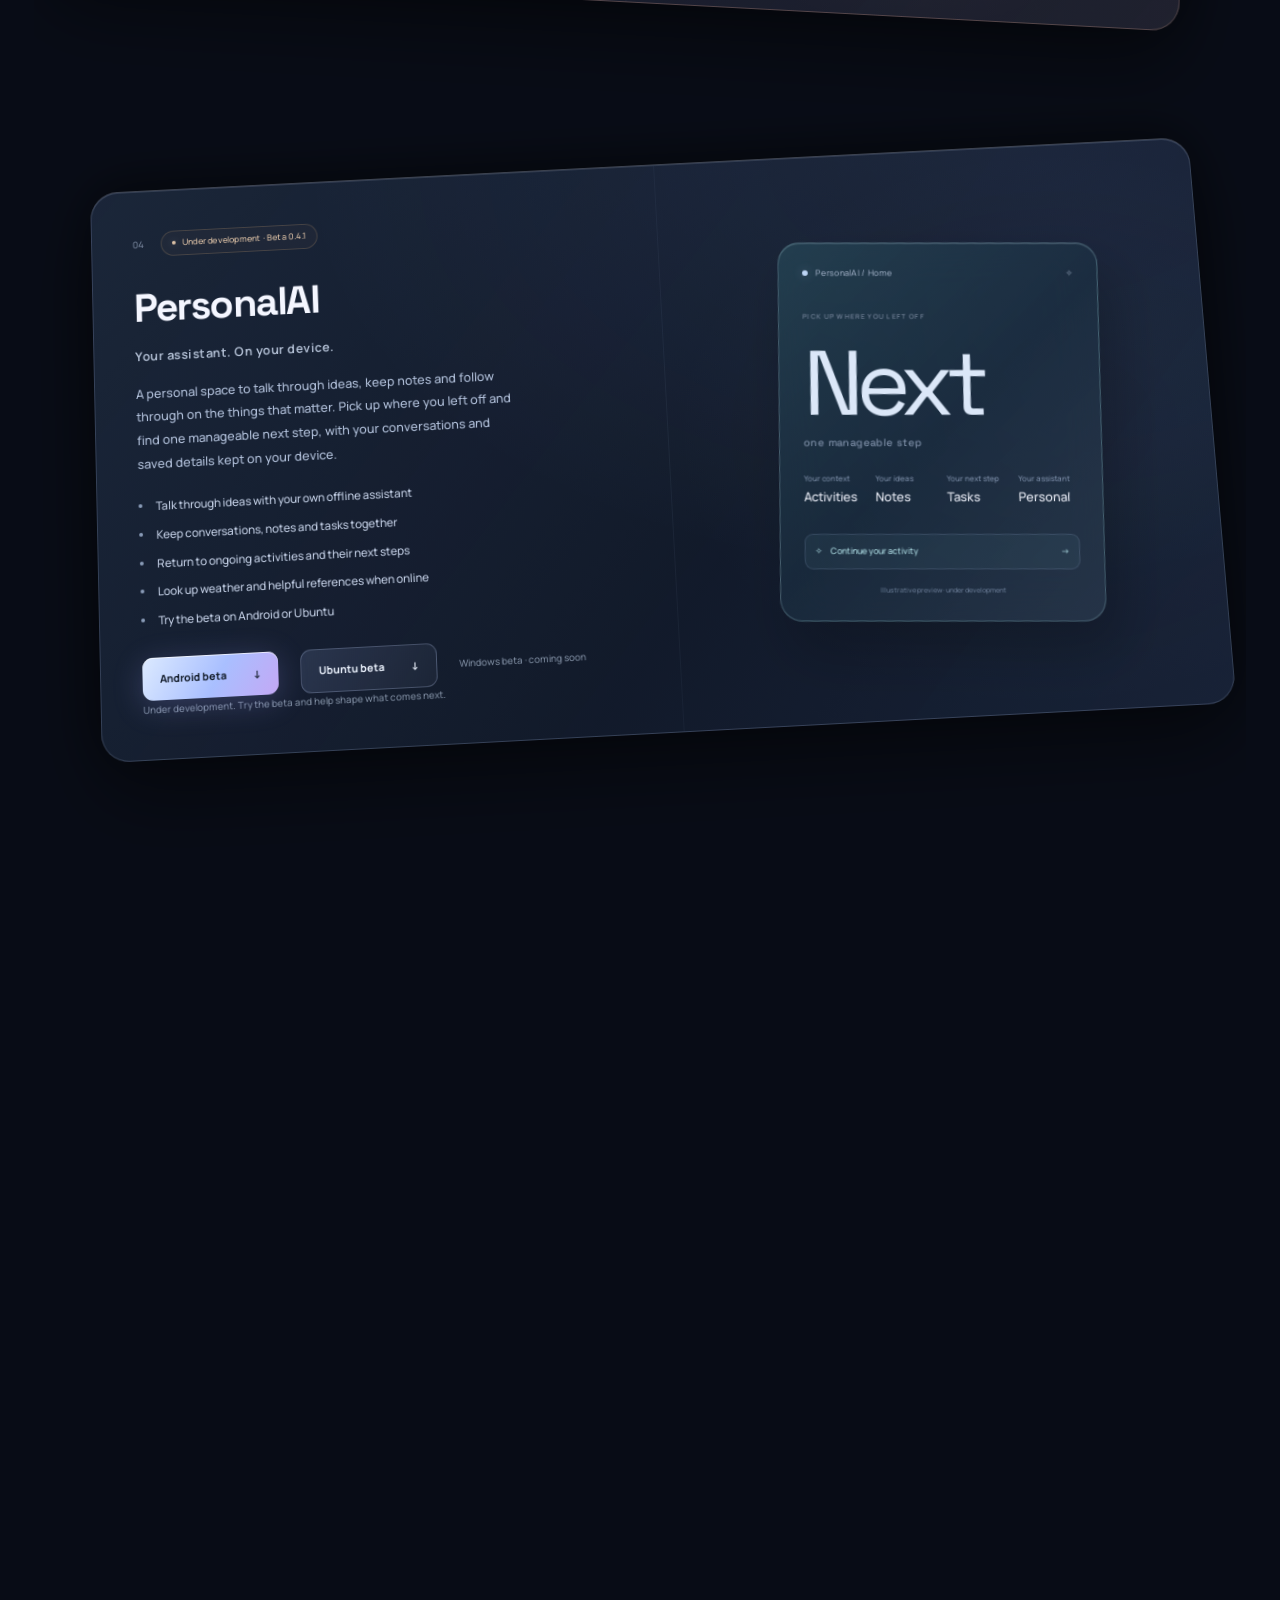
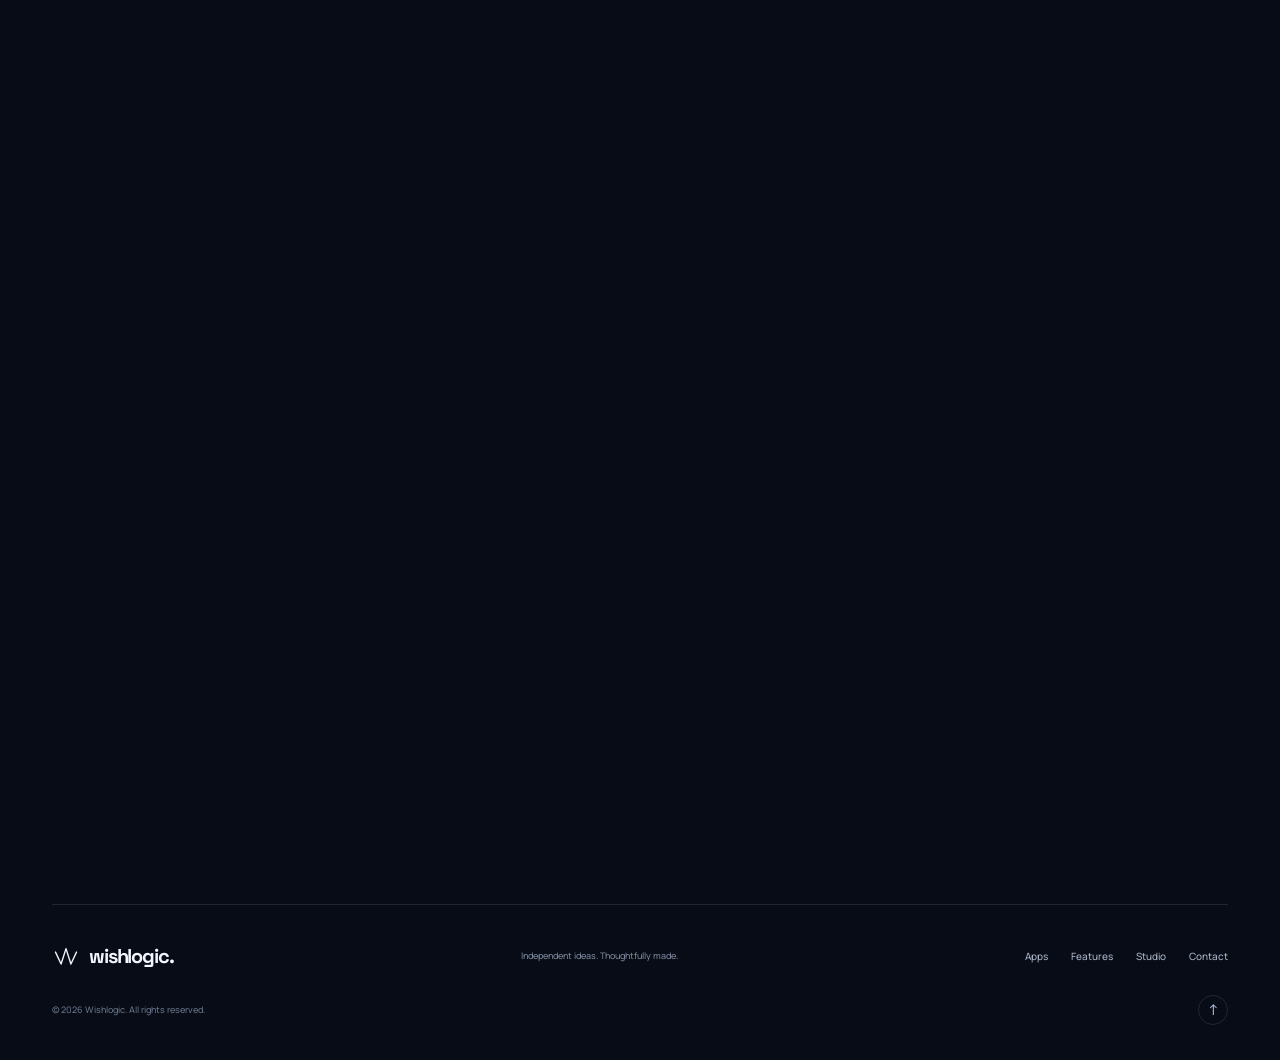
==== commit 555eecbe: "Add private contact form with verified inbox delivery" ====
--- a/index.html
+++ b/index.html
@@ -47,7 +47,7 @@
         >
         <div class="nav-links" id="navigation-links">
           <a href="#product">The apps</a><a href="#studio">The studio</a
-          ><a href="mailto:hello@wishlogic.is-a.dev"
+          ><a href="#contact"
             >Get in touch <span aria-hidden="true">↗</span></a
           >
         </div>
@@ -551,7 +551,7 @@
             starts with a practical need. The previews are still growing,
             and your feedback helps shape them.
           </p>
-          <a class="text-link" href="mailto:hello@wishlogic.is-a.dev"
+          <a class="text-link" href="#contact"
             >Say hello <span aria-hidden="true">↗</span></a
           >
         </div>
@@ -606,11 +606,42 @@
             class="button primary"
             href="#product"
             >Explore the apps <span aria-hidden="true">↓</span></a
-          ><a class="text-link" href="mailto:hello@wishlogic.is-a.dev"
+          ><a class="text-link" href="#contact"
             >Contact Wishlogic <span aria-hidden="true">↗</span></a
           >
         </div>
         <div class="closing-glow" aria-hidden="true"></div>
+      </section>
+      <section class="section-wrap contact-section reveal" id="contact" aria-labelledby="contact-title">
+        <div class="section-heading">
+          <div>
+            <p class="eyebrow">05 / Say hello</p>
+            <h2 id="contact-title">A thought. A question.<br /><span class="muted">We’re listening.</span></h2>
+          </div>
+          <p>Share feedback, ask about an app<br />or tell us what could be better.</p>
+        </div>
+        <form class="glass contact-form" action="https://formspree.io/f/xrppppdj" method="post" aria-describedby="contact-privacy">
+          <div class="contact-fields">
+            <label for="contact-name">Your name
+              <input id="contact-name" name="name" autocomplete="name" maxlength="120" required />
+            </label>
+            <label for="contact-email">Your email
+              <input id="contact-email" name="email" type="email" autocomplete="email" maxlength="254" required />
+            </label>
+          </div>
+          <label for="contact-message">Your message
+            <textarea id="contact-message" name="message" rows="5" minlength="10" maxlength="5000" required></textarea>
+          </label>
+          <div hidden aria-hidden="true">
+            <label>Leave this blank<input name="_gotcha" tabindex="-1" autocomplete="off" /></label>
+          </div>
+          <p class="inline-note" id="contact-privacy">Your details are used to reply to your message. Messages are handled by Formspree.</p>
+          <div class="product-actions">
+            <button type="submit" class="button primary">Send message <span aria-hidden="true">↗</span></button>
+            <p class="contact-status" role="status" aria-live="polite" aria-atomic="true"></p>
+          </div>
+          <noscript><p class="inline-note">Sending will open Formspree’s confirmation page.</p></noscript>
+        </form>
       </section>
     </main>
     <footer class="footer section-wrap">
@@ -622,7 +653,7 @@
       <div class="footer-links">
         <a href="#product">Apps</a><a href="#features">Features</a
         ><a href="#studio">Studio</a
-        ><a href="mailto:hello@wishlogic.is-a.dev">Contact</a>
+        ><a href="#contact">Contact</a>
       </div>
       <small
         >© <span id="year">2026</span> Wishlogic. All rights reserved.</small
--- a/styles.css
+++ b/styles.css
@@ -3846,3 +3846,21 @@
     transform: rotate(9deg);
   }
 }
+
+/* Contact fields follow the existing glass surfaces and typography. */
+.contact-section { padding-block: 48px 96px; }
+.contact-form { padding: clamp(24px, 4vw, 48px); border-radius: 28px; }
+.contact-fields { display: grid; grid-template-columns: repeat(2, minmax(0, 1fr)); gap: 24px; }
+.contact-form label { display: grid; gap: 10px; margin-bottom: 24px; font-weight: 600; }
+.contact-form input, .contact-form textarea {
+  width: 100%; min-width: 0; padding: 14px 16px; font: inherit;
+  color: var(--text); background: rgba(9, 11, 16, 0.5);
+  border: 1px solid var(--line); border-radius: 12px;
+}
+.contact-form textarea { resize: vertical; min-height: 150px; }
+.contact-form input:focus-visible, .contact-form textarea:focus-visible { outline: 2px solid var(--accent); outline-offset: 3px; }
+.contact-form .product-actions { margin-top: 24px; }
+.contact-form button:disabled { cursor: wait; opacity: .65; }
+.contact-status { color: var(--muted); max-width: 40ch; }
+.contact-status[data-state="error"] { color: #ffb9c8; }
+@media (max-width: 600px) { .contact-fields { grid-template-columns: 1fr; gap: 0; } }
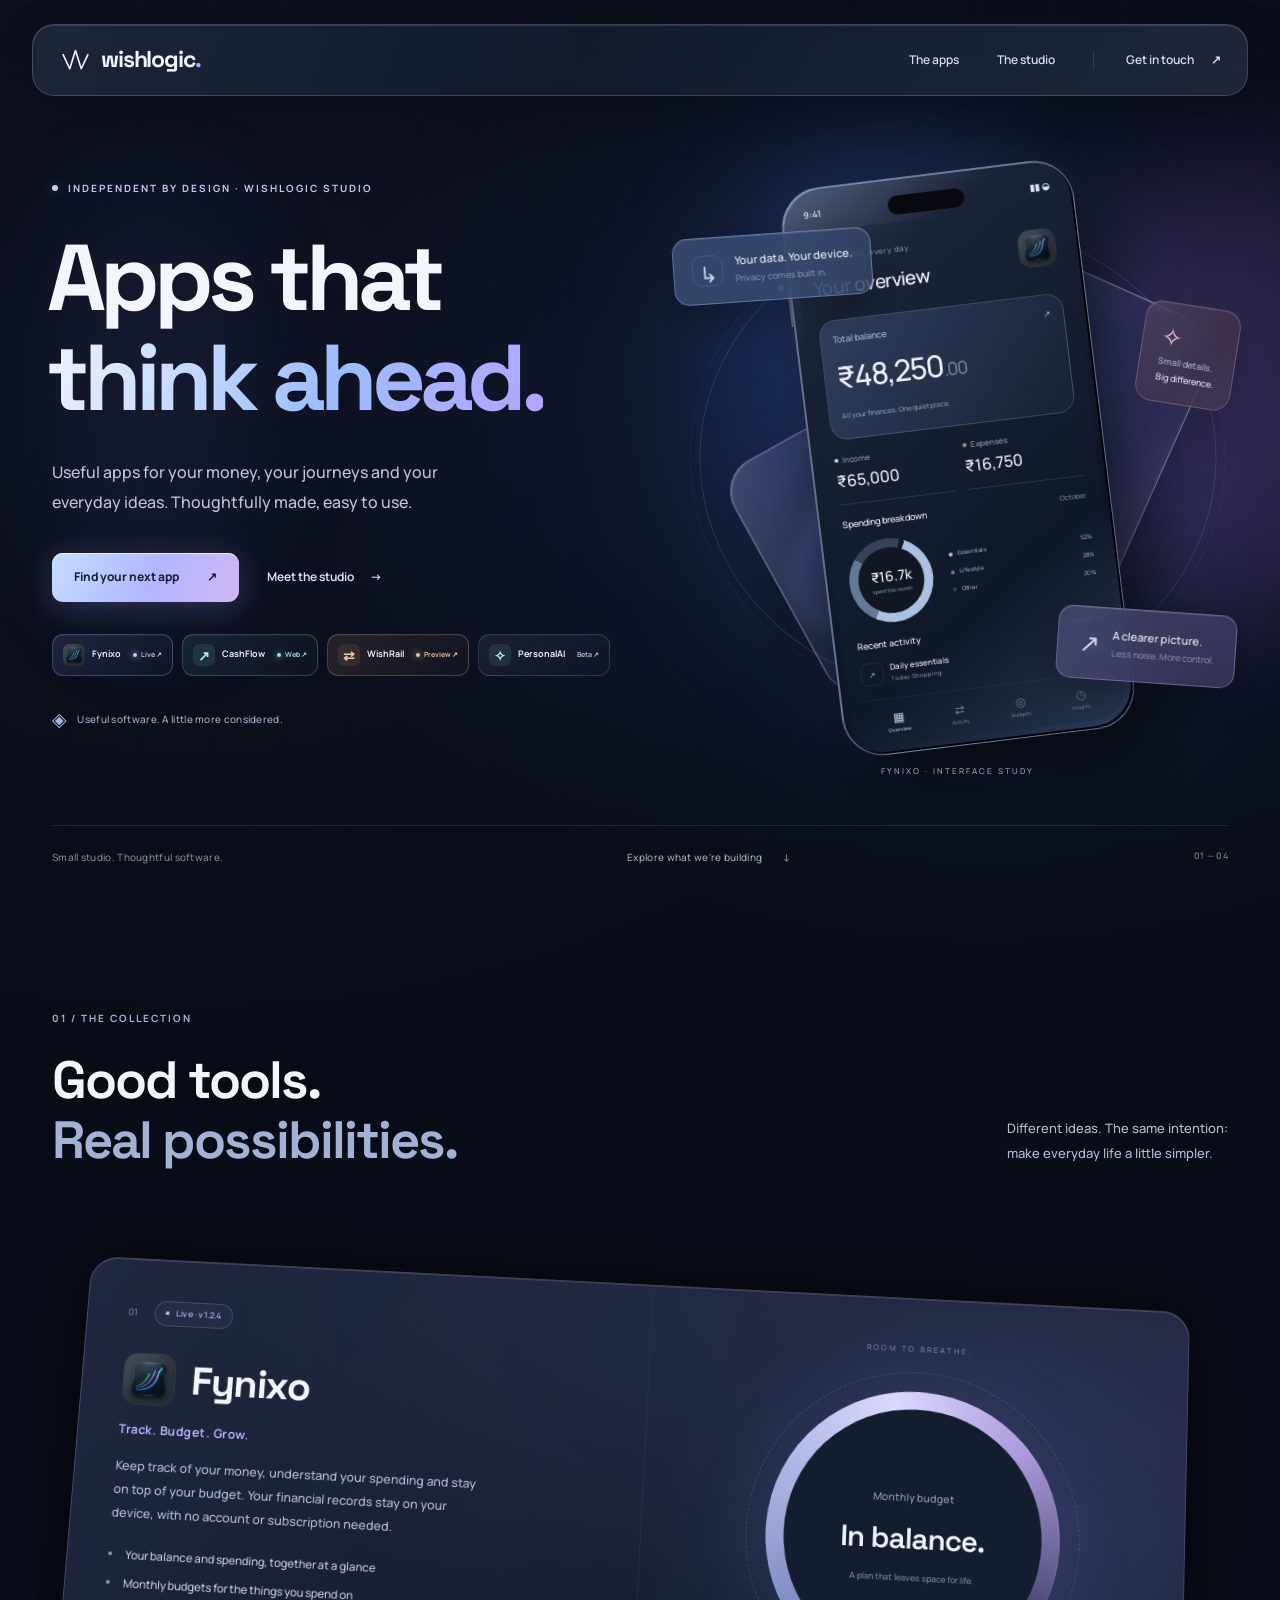
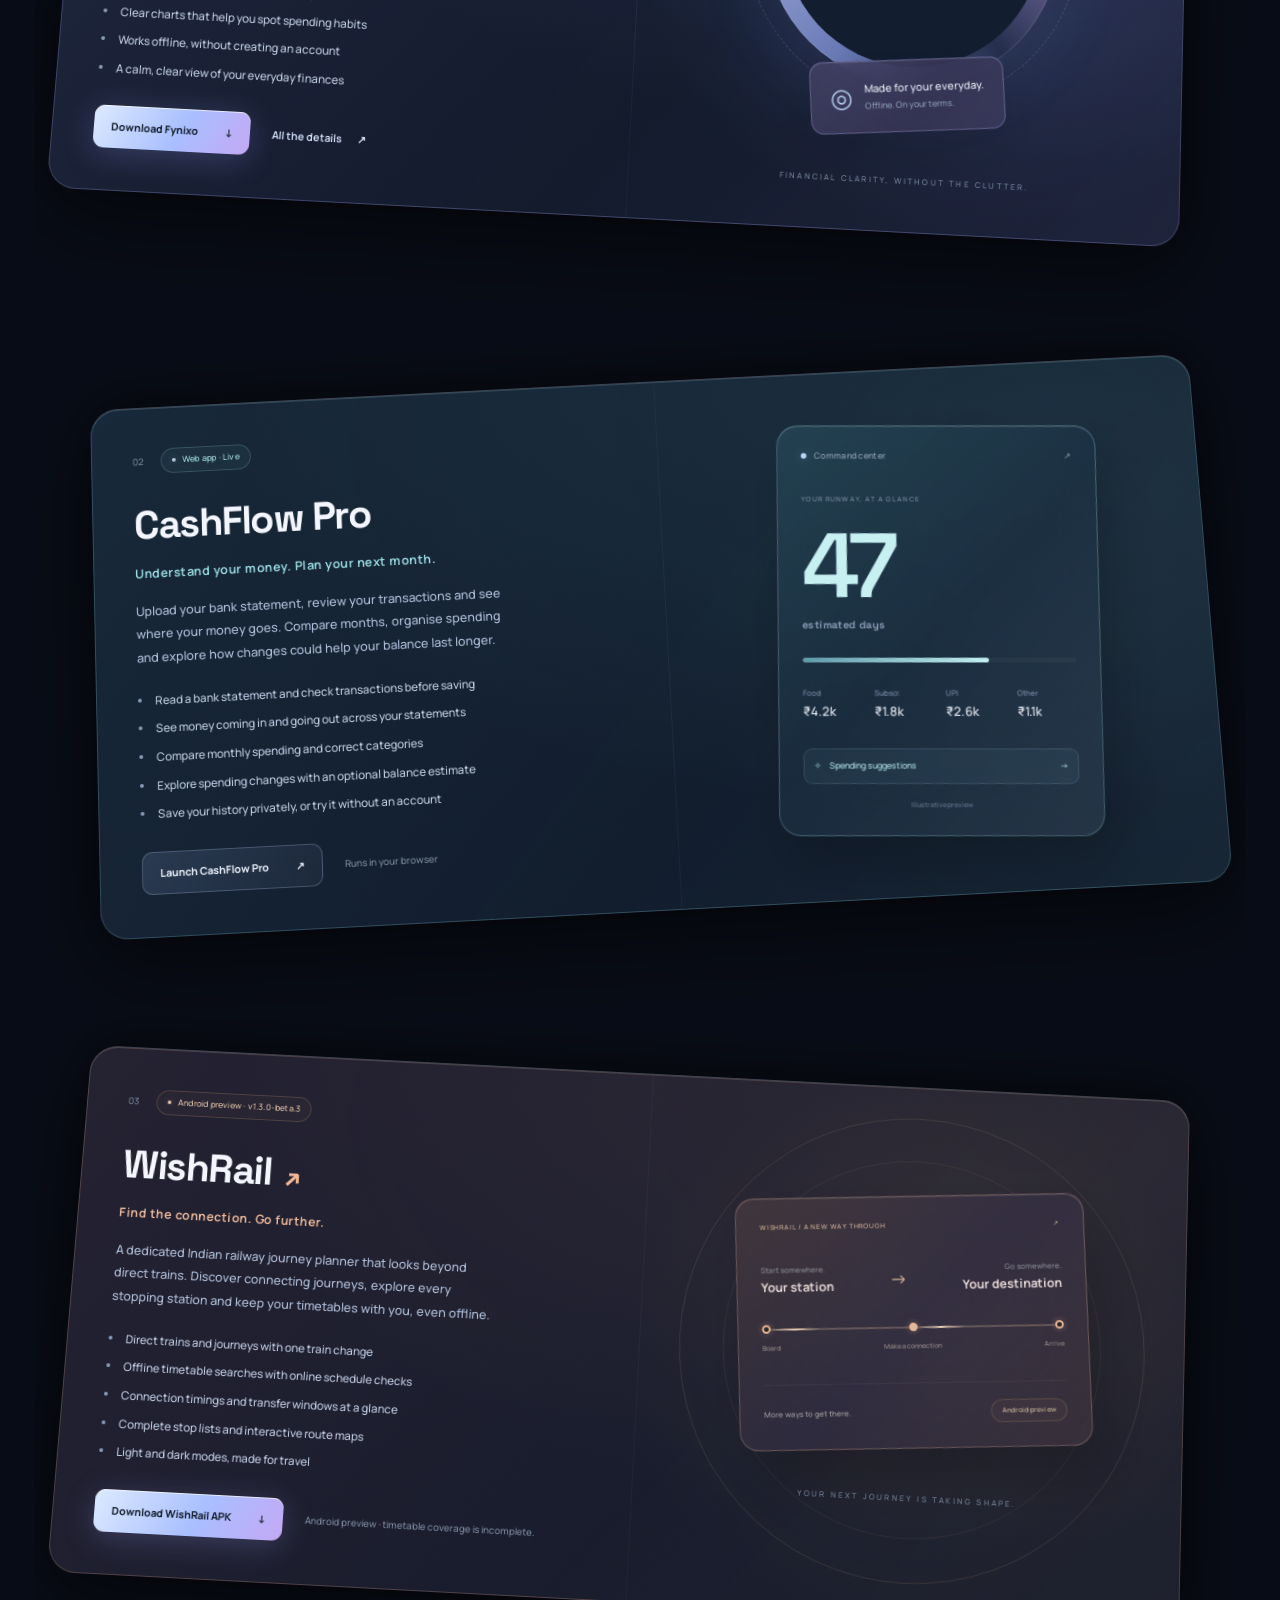
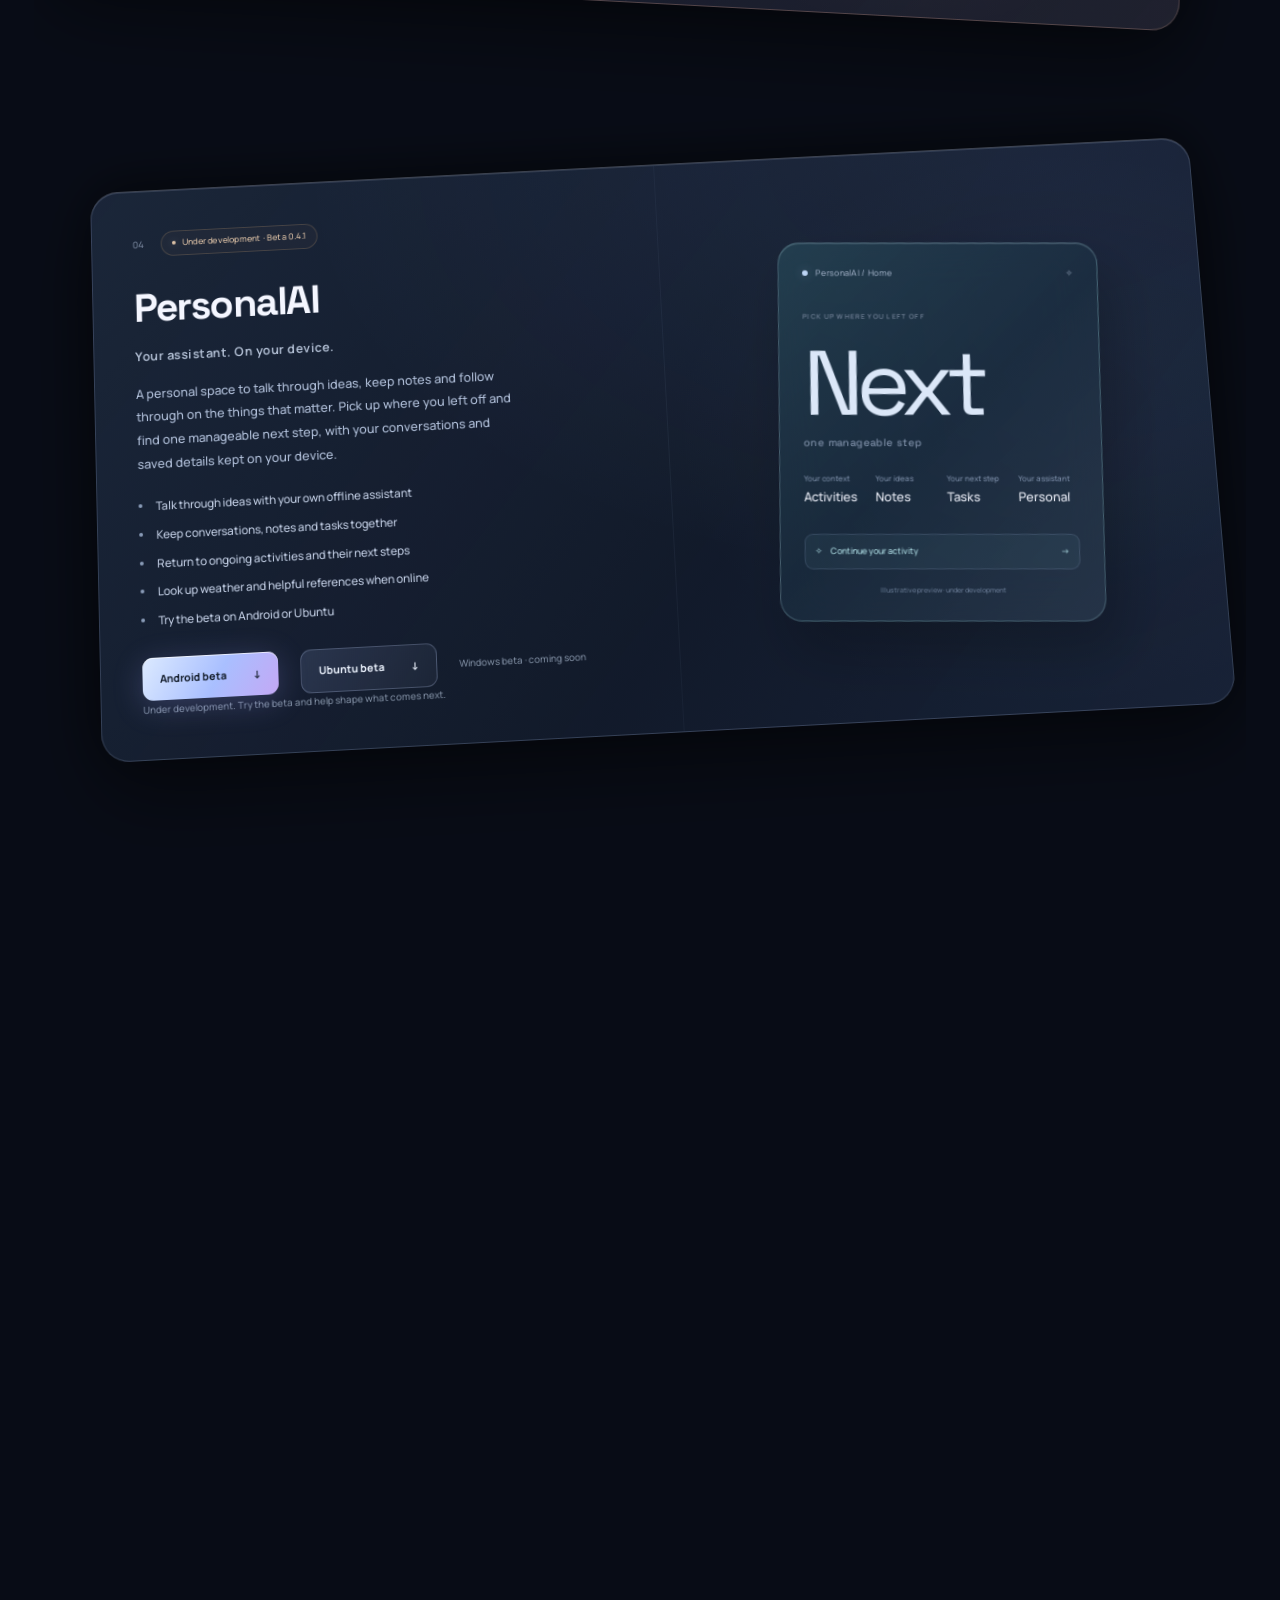
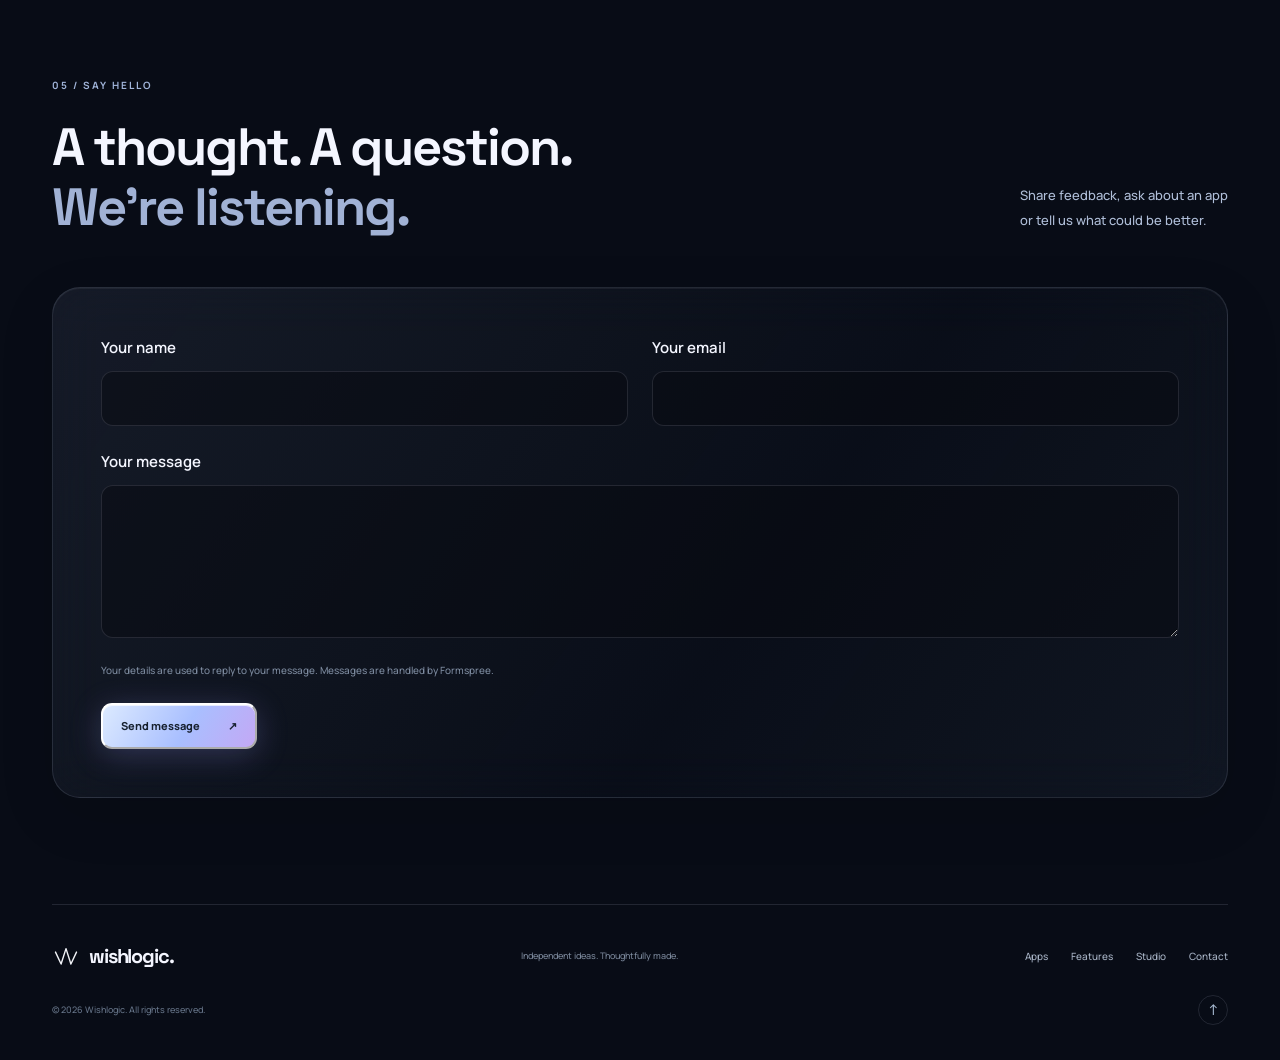
==== commit 655b21b0: "Update Fynixo Android download to 1.2.4" ====
--- a/index.html
+++ b/index.html
@@ -235,7 +235,7 @@
           <div class="product-copy">
             <div class="product-meta">
               <span class="app-number">01</span
-              ><span class="badge"><i></i> Live · v1.2.2</span>
+              ><span class="badge"><i></i> Live · v1.2.4</span>
             </div>
             <div class="product-identity">
               <img
@@ -262,7 +262,7 @@
             <div class="product-actions">
               <a
                 class="button primary"
-                href="https://github.com/vishnurajkr/wishlogic/releases/download/fynixo-v1.2.2/Fynixo-1.2.2.apk"
+                href="https://github.com/vishnurajkr/wishlogic/releases/download/fynixo-v1.2.4/Fynixo-1.2.4.apk"
                 >Download Fynixo <span aria-hidden="true">↓</span></a
               ><a class="text-link" href="#features"
                 >All the details <span aria-hidden="true">↗</span></a
